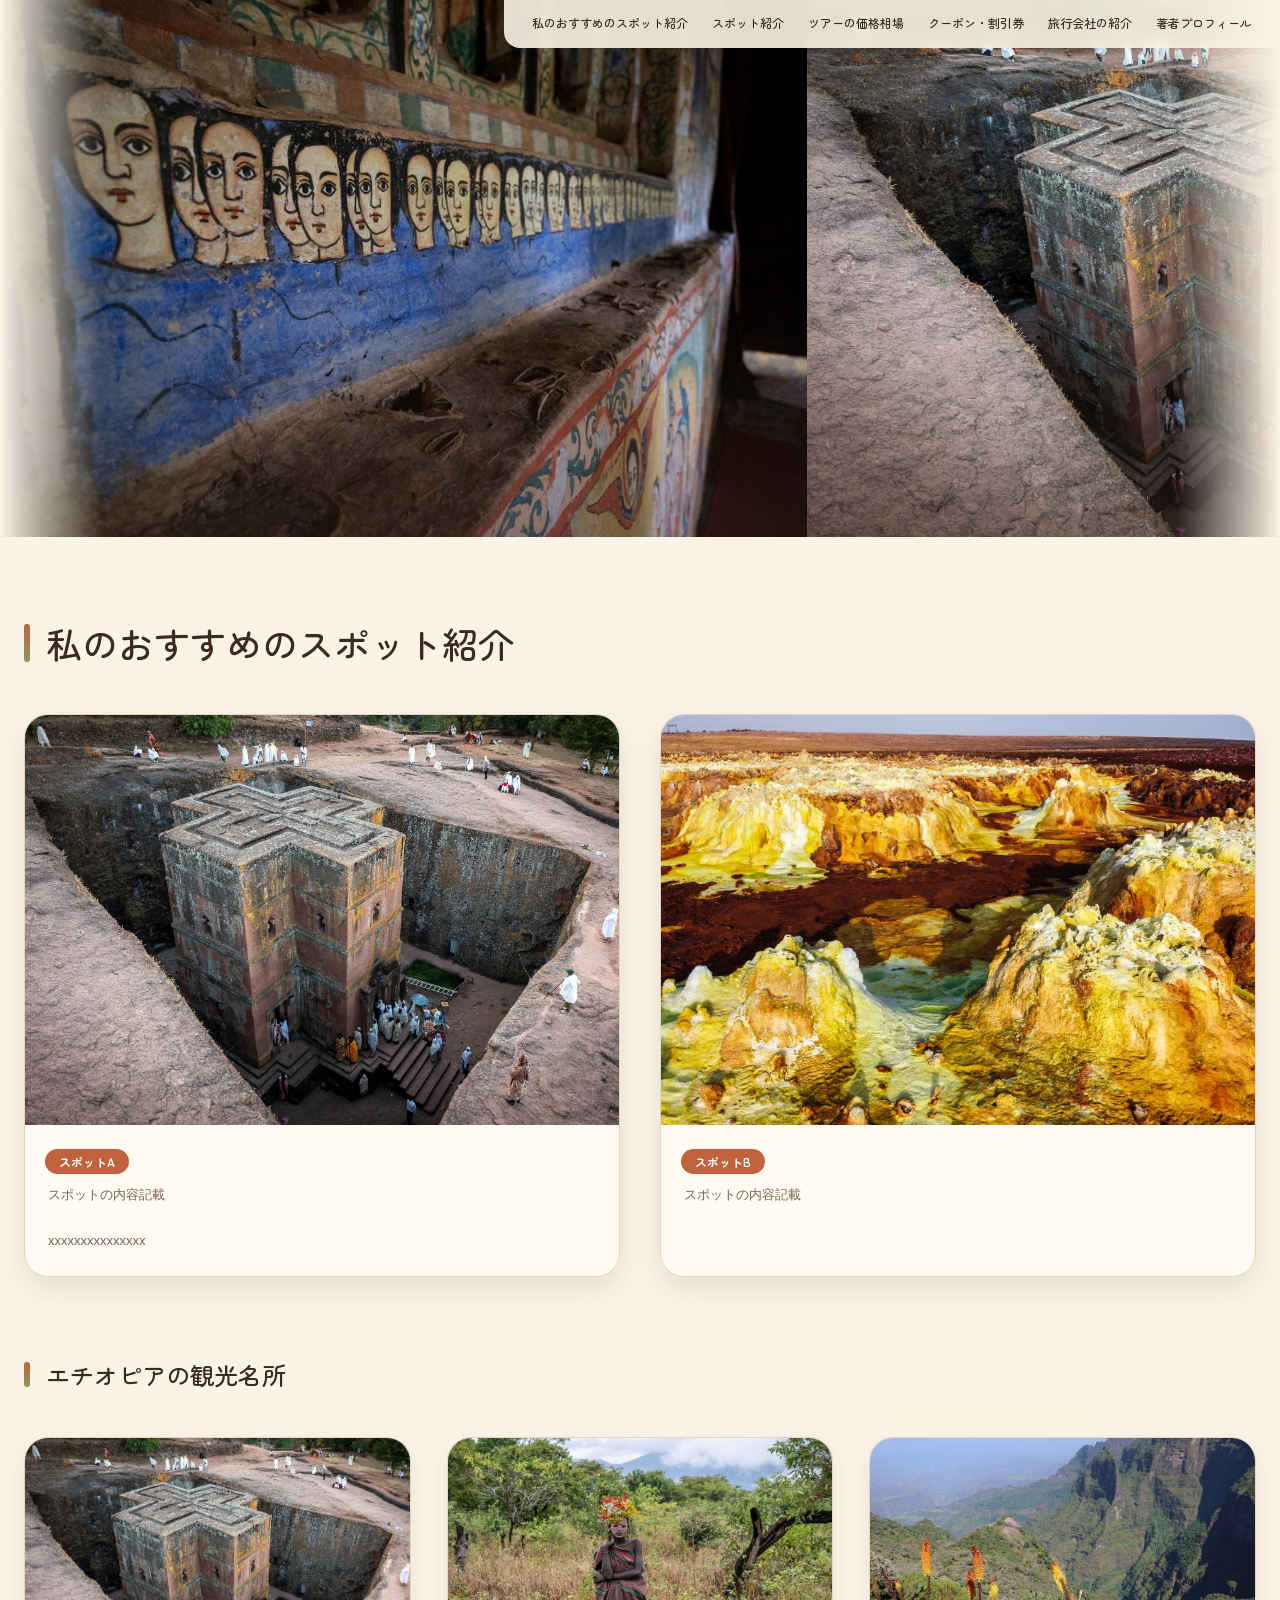
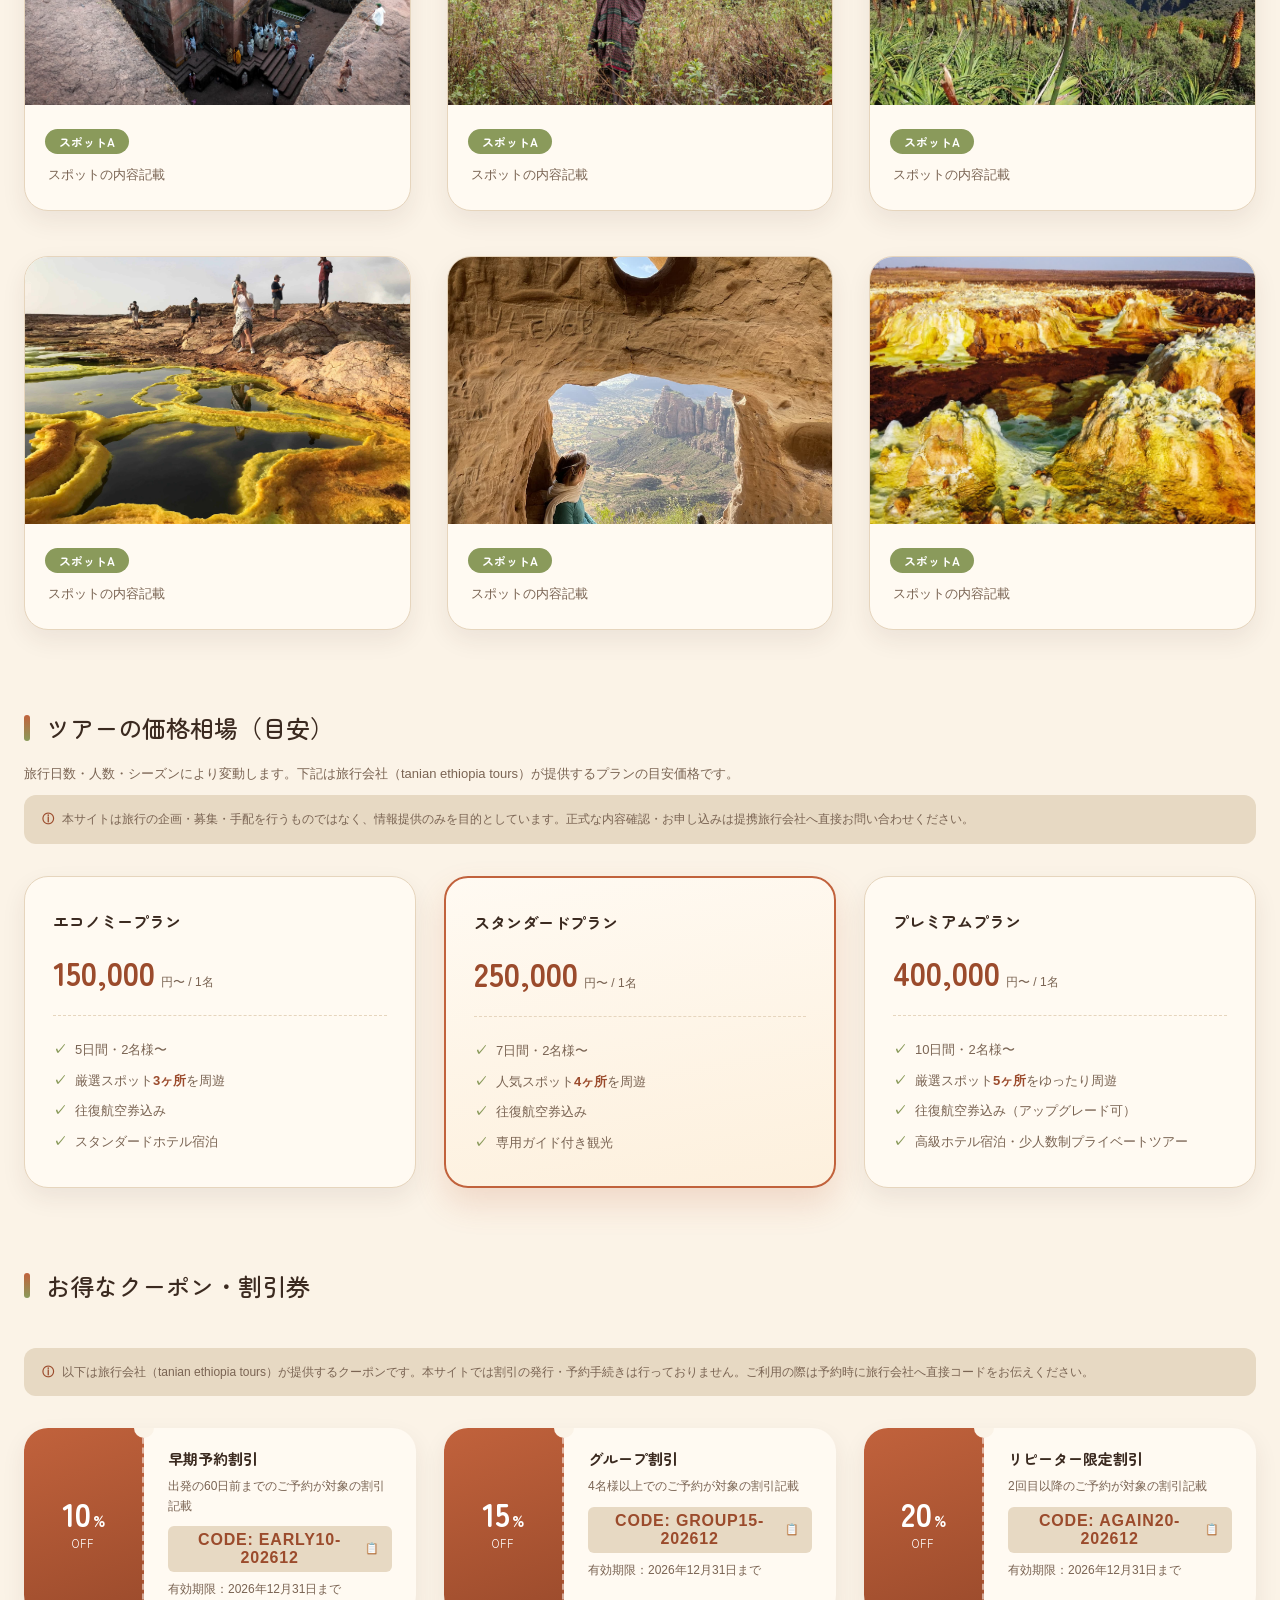
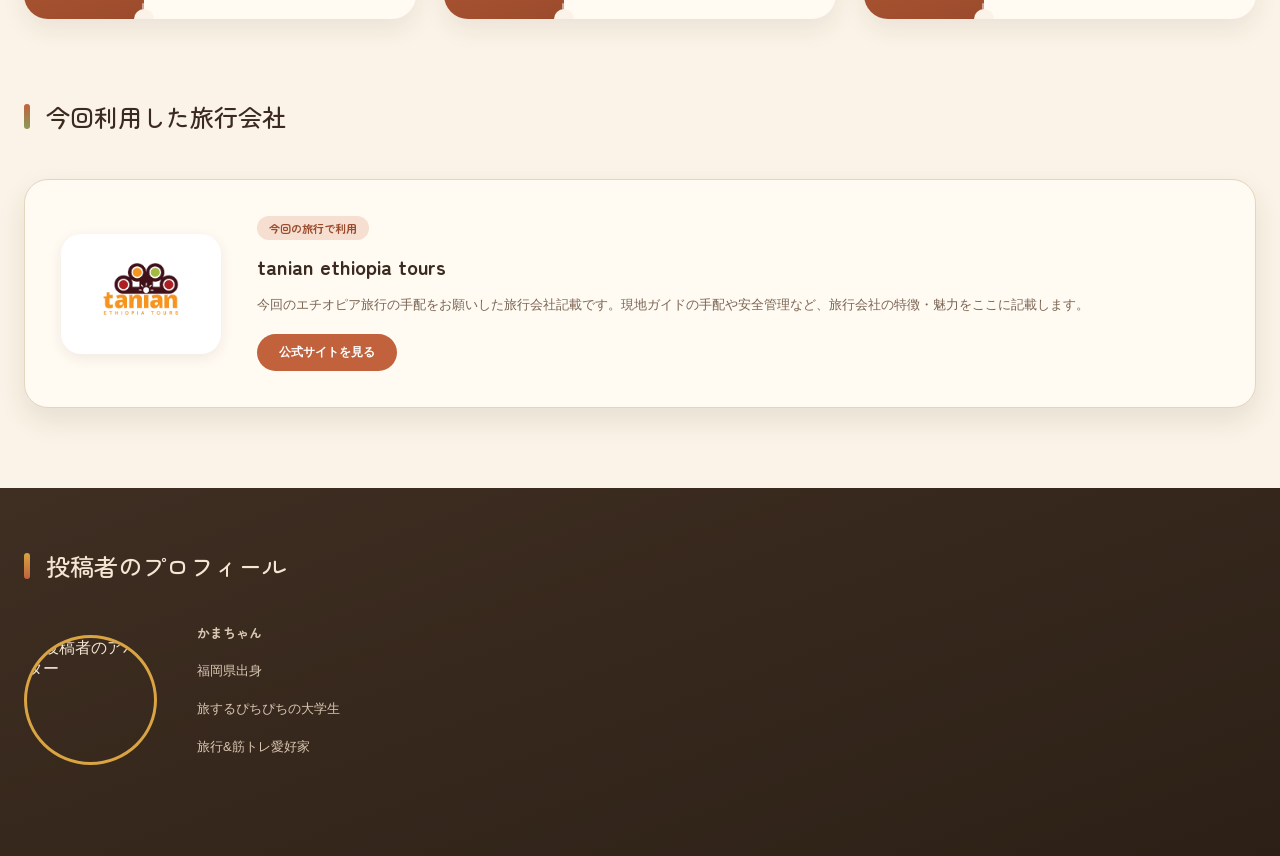
==== index.html @ 9210220b "記事Bの追加" ====
<!DOCTYPE html>
<html lang="ja">
<head>
<meta charset="UTF-8">
<meta name="viewport" content="width=device-width, initial-scale=1.0">
<title>エチオピアの観光名所 | Echiopia</title>
<link rel="preconnect" href="https://fonts.googleapis.com">
<link rel="preconnect" href="https://fonts.gstatic.com" crossorigin>
<link href="https://fonts.googleapis.com/css2?family=Zen+Maru+Gothic:wght@400;500;700&display=swap" rel="stylesheet">
<link rel="stylesheet" href="css/style.css">
<script src="js/script.js" defer></script>
</head>
<body>

<header class="site-header">
  <nav class="site-nav" id="siteNav">
    <a href="#recommend">私のおすすめのスポット紹介</a>
    <a href="#spots">スポット紹介</a>
    <a href="#pricing">ツアーの価格相場</a>
    <a href="#coupons">クーポン・割引券</a>
    <a href="#agency">旅行会社の紹介</a>
    <a href="#profile">著者プロフィール</a>
  </nav>
  <button type="button" class="nav-toggle" id="navToggle" aria-expanded="false" aria-controls="siteNav" aria-label="メニューを開く">
    <span class="nav-toggle__bar"></span>
    <span class="nav-toggle__bar"></span>
    <span class="nav-toggle__bar"></span>
  </button>
</header>

<div class="hero">
  <div class="hero-track" id="heroTrack">
    <img src="assets/images/hero-azwa-mariam.png" alt="アズワ・マリアム教会の壁画">
    <img src="assets/images/spot-st-george-church-2.png" alt="聖ジョージ教会の空撮">
    <img src="assets/images/dallol-wonders-2.png" alt="ダロルの奇観">
    <img src="assets/images/simien-mountains.png" alt="シミエン山地のレッドホットポーカーの花">
    <img src="assets/images/dallol-clients-2.png" alt="ダナキルの絶景を眺める旅行者たち">
    <img src="assets/images/dallol-clients-1.png" alt="ダナキルの絶景を眺める旅行者たち">
    <img src="assets/images/dallol-wonders-3.png" alt="ダロル奇観の風景">
  </div>
</div>

<main>
  <section id="recommend" class="section">
    <h2 class="section-title">私のおすすめのスポット紹介</h2>
    <div class="recommend-grid">
      <a class="recommend-card" href="articles/spot-a.html" aria-label="スポットAの記事を読む">
        <img src="assets/images/spot-st-george-church.png" alt="聖ジョージ教会の空撮">
        <h3>スポットA</h3>
        <p>スポットの内容記載</p>
        <p>xxxxxxxxxxxxxxx</p>
      </a>
      <a class="recommend-card" href="articles/spot-b.html" aria-label="スポットBの記事を読む">
        <img src="assets/images/dallol-wonders-3.png" alt="ダロル奇観の風景">
        <h3>スポットB</h3>
        <p>スポットの内容記載</p>
      </a>
    </div>
  </section>

  <section id="spots" class="section">
    <h2 class="section-title section-title--small">エチオピアの観光名所</h2>
    <div class="spots-grid">
      <article class="spot-card spot-card--c1r1" tabindex="0" role="button" aria-haspopup="dialog"
        data-map="Church of Saint George, Lalibela, Ethiopia"
        data-title="スポットA" data-description="このエリアはエチオピア北部に位置する歴史的な観光スポットで、岩を掘り込んで作られた独特の建築様式が特徴です。周辺には伝統的な衣装を身にまとった現地の人々が行き交い、長い歴史と信仰が今も息づいています。このエリアはエチオピア北部に位置する歴史的な観光スポットで、岩を掘り込んで作られた独特の建築様式が特徴です。周辺には伝統的な衣装を身にまとった現地の人々が行き交い、長い歴史と信仰が今も息づいています。このエリアはエチオピア北部に位置する歴史的な観光スポットで、岩を掘り込んで作られた独特の建築様式が特徴です。周辺には伝統的な衣装を身にまとった現地の人々が行き交い、長い歴史と信仰が今も息づいています。このエリアはエチオピア北部に位置する歴史的な観光スポットで、岩を掘り込んで作られた独特の建築様式が特徴です。周辺には伝統的な衣装を身にまとった現地の人々が行き交い、長い歴史と信仰が今も息づいています。このエリアはエチオピア北部に位置する歴史的な観光スポットで、岩を掘り込んで作られた独特の建築様式が特徴です。周辺には伝統的な衣装を身にまとった現地の人々が行き交い、長い歴史と信仰が今も息づいています。このエリアはエチオピア北部に位置する歴史的な観光スポットで、岩を掘り込んで作られた独特の建築様式が特徴です。周辺には伝統的な衣装を身にまとった現地の人々が行き交い、長い歴史と信仰が今も息づいています。このエリアはエチオピア北部に位置する歴史的な観光スポットで、岩を掘り込んで作られた独特の建築様式が特徴です。周辺には伝統的な衣装を身にまとった現地の人々が行き交い、長い歴史と信仰が今も息づいています。このエリアはエチオピア北部に位置する歴史的な観光スポットで、岩を掘り込んで作られた独特の建築様式が特徴です。周辺には伝統的な衣装を身にまとった現地の人々が行き交い、長い歴史と信仰が今も息づいています。このエリアはエチオピア北部に位置する歴史的な観光スポットで、岩を掘り込んで作られた独特の建築様式が特徴です。周辺には伝統的な衣装を身にまとった現地の人々が行き交い、長い歴史と信仰が今も息づいています。このエリアはエチオピア北部に位置する歴史的な観光スポットで、岩を掘り込んで作られた独特の建築様式が特徴です。周辺には伝統的な衣装を身にまとった現地の人々が行き交い、長い歴史と信仰が今も息づいています。このエリアはエチオピア北部に位置する歴史的な観光スポットで、岩を掘り込んで作られた独特の建築様式が特徴です。周辺には伝統的な衣装を身にまとった現地の人々が行き交い、長い歴史と信仰が今も息づいています。このエリアはエチオピア北部に位置する歴史的な観光スポットで、岩を掘り込んで作られた独特の建築様式が特徴です。周辺には伝統的な衣装を身にまとった現地の人々が行き交い、長い歴史と信仰が今も息づいています。このエリアはエチオピア北部に位置する歴史的な観光スポットで、岩を掘り込んで作られた独特の建築様式が特徴です。周辺には伝統的な衣装を身にまとった現地の人々が行き交い、長い歴史と信仰が今も息づいています。このエリアはエチオピア北部に位置する歴史的な観光スポットで、岩を掘り込んで作られた独特の建築様式が特徴です。周辺には伝統的な衣装を身にまとった現地の人々が行き交い、長い歴史と信仰が今も息づいています。このエリアはエチオピア北部に位置する歴史的な観光スポットで、岩を掘り込んで作られた独特の建築様式が特徴です。周辺には伝統的な衣装を身にまとった現地の人々が行き交い、長い歴史と信仰が今も息づいています。このエリアはエチオピア北部に位置する歴史的な観光スポットで、岩を掘り込んで作られた独特の建築様式が特徴です。周辺には伝統的な衣装を身にまとった現地の人々が行き交い、長い歴史と信仰が今も息づいています。このエリアはエチオピア北部に位置する歴史的な観光スポットで、岩を掘り込んで作られた独特の建築様式が特徴です。周辺には伝統的な衣装を身にまとった現地の人々が行き交い、長い歴史と信仰が今も息づいています。このエリアはエチオピア北部に位置する歴史的な観光スポットで、岩を掘り込んで作られた独特の建築様式が特徴です。周辺には伝統的な衣装を身にまとった現地の人々が行き交い、長い歴史と信仰が今も息づいています。このエリアはエチオピア北部に位置する歴史的な観光スポットで、岩を掘り込んで作られた独特の建築様式が特徴です。周辺には伝統的な衣装を身にまとった現地の人々が行き交い、長い歴史と信仰が今も息づいています。このエリアはエチオピア北部に位置する歴史的な観光スポットで、岩を掘り込んで作られた独特の建築様式が特徴です。周辺には伝統的な衣装を身にまとった現地の人々が行き交い、長い歴史と信仰が今も息づいています。このエリアはエチオピア北部に位置する歴史的な観光スポットで、岩を掘り込んで作られた独特の建築様式が特徴です。周辺には伝統的な衣装を身にまとった現地の人々が行き交い、長い歴史と信仰が今も息づいています。このエリアはエチオピア北部に位置する歴史的な観光スポットで、岩を掘り込んで作られた独特の建築様式が特徴です。周辺には伝統的な衣装を身にまとった現地の人々が行き交い、長い歴史と信仰が今も息づいています。このエリアはエチオピア北部に位置する歴史的な観光スポットで、岩を掘り込んで作られた独特の建築様式が特徴です。周辺には伝統的な衣装を身にまとった現地の人々が行き交い、長い歴史と信仰が今も息づいています。このエリアはエチオピア北部に位置する歴史的な観光スポットで、岩を掘り込んで作られた独特の建築様式が特徴です。周辺には伝統的な衣装を身にまとった現地の人々が行き交い、長い歴史と信仰が今も息づいています。このエリアはエチオピア北部に位置する歴史的な観光スポットで、岩を掘り込んで作られた独特の建築様式が特徴です。周辺には伝統的な衣装を身にまとった現地の人々が行き交い、長い歴史と信仰が今も息づいています。このエリアはエチオピア北部に位置する歴史的な観光スポットで、岩を掘り込んで作られた独特の建築様式が特徴です。周辺には伝統的な衣装を身にまとった現地の人々が行き交い、長い歴史と信仰が今も息づいています。このエリアはエチオピア北部に位置する歴史的な観光スポットで、岩を掘り込んで作られた独特の建築様式が特徴です。周辺には伝統的な衣装を身にまとった現地の人々が行き交い、長い歴史と信仰が今も息づいています。このエリアはエチオピア北部に位置する歴史的な観光スポットで、岩を掘り込んで作られた独特の建築様式が特徴です。周辺には伝統的な衣装を身にまとった現地の人々が行き交い、長い歴史と信仰が今も息づいています。このエリアはエチオピア北部に位置する歴史的な観光スポットで、岩を掘り込んで作られた独特の建築様式が特徴です。周辺には伝統的な衣装を身にまとった現地の人々が行き交い、長い歴史と信仰が今も息づいています。このエリアはエチオピア北部に位置する歴史的な観光スポットで、岩を掘り込んで作られた独特の建築様式が特徴です。周辺には伝統的な衣装を身にまとった現地の人々が行き交い、長い歴史と信仰が今も息づいています。このエリアはエチオピア北部に位置する歴史的な観光スポットで、岩を掘り込んで作られた独特の建築様式が特徴です。周辺には伝統的な衣装を身にまとった現地の人々が行き交い、長い歴史と信仰が今も息づいています。このエリアはエチオピア北部に位置する歴史的な観光スポットで、岩を掘り込んで作られた独特の建築様式が特徴です。周辺には伝統的な衣装を身にまとった現地の人々が行き交い、長い歴史と信仰が今も息づいています。このエリアはエチオピア北部に位置する歴史的な観光スポットで、岩を掘り込んで作られた独特の建築様式が特徴です。周辺には伝統的な衣装を身にまとった現地の人々が行き交い、長い歴史と信仰が今も息づいています。このエリアはエチオピア北部に位置する歴史的な観光スポットで、岩を掘り込んで作られた独特の建築様式が特徴です。周辺には伝統的な衣装を身にまとった現地の人々が行き交い、長い歴史と信仰が今も息づいています。このエリアはエチオピア北部に位置する歴史的な観光スポットで、岩を掘り込んで作られた独特の建築様式が特徴です。周辺には伝統的な衣装を身にまとった現地の人々が行き交い、長い歴史と信仰が今も息づいています。このエリアはエチオピア北部に位置する歴史的な観光スポットで、岩を掘り込んで作られた独特の建築様式が特徴です。周辺には伝統的な衣装を身にまとった現地の人々が行き交い、長い歴史と信仰が今も息づいています。このエリアはエチオピア北部に位置する歴史的な観光スポットで、岩を掘り込んで作られた独特の建築様式が特徴です。周辺には伝統的な衣装を身にまとった現地の人々が行き交い、長い歴史と信仰が今も息づいています。このエリアはエチオピア北部に位置する歴史的な観光スポットで、岩を掘り込んで作られた独特の建築様式が特徴です。周辺には伝統的な衣装を身にまとった現地の人々が行き交い、長い歴史と信仰が今も息づいています。このエリアはエチオピア北部に位置する歴史的な観光スポットで、岩を掘り込んで作られた独特の建築様式が特徴です。周辺には伝統的な衣装を身にまとった現地の人々が行き交い、長い歴史と信仰が今も息づいています。このエリアはエチオピア北部に位置する歴史的な観光スポットで、岩を掘り込んで作られた独特の建築様式が特徴です。周辺には伝統的な衣装を身にまとった現地の人々が行き交い、長い歴史と信仰が今も息づいています。このエリアはエチオピア北部に位置する歴史的な観光スポットで、岩を掘り込んで作られた独特の建築様式が特徴です。周辺には伝統的な衣装を身にまとった現地の人々が行き交い、長い歴史と信仰が今も息づいています。このエリアはエチオピア北部に位置する歴史的な観光スポットで、岩を掘り込んで作られた独特の建築様式が特徴です。周辺には伝統的な衣装を身にまとった現地の人々が行き交い、長い歴史と信仰が今も息づいています。このエリアはエチオピア北部に位置する歴史的な観光スポットで、岩を掘り込んで作られた独特の建築様式が特徴です。周辺には伝統的な衣装を身にまとった現地の人々が行き交い、長い歴史と信仰が今も息づいています。このエリアはエチオピア北部に位置する歴史的な観光スポットで、岩を掘り込んで作られた独特の建築様式が特徴です。周辺には伝統的な衣装を身にまとった現地の人々が行き交い、長い歴史と信仰が今も息づいています。このエリアはエチオピア北部に位置する歴史的な観光スポットで、岩を掘り込んで作られた独特の建築様式が特徴です。周辺には伝統的な衣装を身にまとった現地の人々が行き交い、長い歴史と信仰が今も息づいています。このエリアはエチオピア北部に位置する歴史的な観光スポットで、岩を掘り込んで作られた独特の建築様式が特徴です。周辺には伝統的な衣装を身にまとった現地の人々が行き交い、長い歴史と信仰が今も息づいています。このエリアはエチオピア北部に位置する歴史的な観光スポットで、岩を掘り込んで作られた独特の建築様式が特徴です。周辺には伝統的な衣装を身にまとった現地の人々が行き交い、長い歴史と信仰が今も息づいています。このエリアはエチオピア北部に位置する歴史的な観光スポットで、岩を掘り込んで作られた独特の建築様式が特徴です。周辺には伝統的な衣装を身にまとった現地の人々が行き交い、長い歴史と信仰が今も息づいています。このエリアはエチオピア北部に位置する歴史的な観光スポットで、岩を掘り込んで作られた独特の建築様式が特徴です。周辺には伝統的な衣装を身にまとった現地の人々が行き交い、長い歴史と信仰が今も息づいています。このエリアはエチオピア北部に位置する歴史的な観光スポットで、岩を掘り込んで作られた独特の建築様式が特徴です。周辺には伝統的な衣装を身にまとった現地の人々が行き交い、長い歴史と信仰が今も息づいています。このエリアはエチオピア北部に位置する歴史的な観光スポットで、岩を掘り込んで作られた独特の建築様式が特徴です。周辺には伝統的な衣装を身にまとった現地の人々が行き交い、長い歴史と信仰が今も息づいています。このエリアはエチオピア北部に位置する歴史的な観光スポットで、岩を掘り込んで作られた独特の建築様式が特徴です。周辺には伝統的な衣装を身にまとった現地の人々が行き交い、長い歴史と信仰が今も息づいています。このエリアはエチオピア北部に位置する歴史的な観光スポットで、岩を掘り込んで作られた独特の建築様式が特徴です。周辺には伝統的な衣装を身にまとった現地の人々が行き交い、長い歴史と信仰が今も息づいています。このエリアはエチオピア北部に位置する歴史的な観光スポットで、岩を掘り込んで作られた独特の建築様式が特徴です。周辺には伝統的な衣装を身にまとった現地の人々が行き交い、長い歴史と信仰が今も息づいています。このエリアはエチオピア北部に位置する歴史的な観光スポットで、岩を掘り込んで作られた独特の建築様式が特徴です。周辺には伝統的な衣装を身にまとった現地の人々が行き交い、長い歴史と信仰が今も息づいています。このエリアはエチオピア北部に位置する歴史的な観光スポットで、岩を掘り込んで作られた独特の建築様式が特徴です。周辺には伝統的な衣装を身にまとった現地の人々が行き交い、長い歴史と信仰が今も息づいています。このエリアはエチオピア北部に位置する歴史的な観光スポットで、岩を掘り込んで作られた独特の建築様式が特徴です。周辺には伝統的な衣装を身にまとった現地の人々が行き交い、長い歴史と信仰が今も息づいています。このエリアはエチオピア北部に位置する歴史的な観光スポットで、岩を掘り込んで作られた独特の建築様式が特徴です。周辺には伝統的な衣装を身にまとった現地の人々が行き交い、長い歴史と信仰が今も息づいています。このエリアはエチオピア北部に位置する歴史的な観光スポットで、岩を掘り込んで作られた独特の建築様式が特徴です。周辺には伝統的な衣装を身にまとった現地の人々が行き交い、長い歴史と信仰が今も息づいています。このエリアはエチオピア北部に位置する歴史的な観光スポットで、岩を掘り込んで作られた独特の建築様式が特徴です。周辺には伝統的な衣装を身にまとった現地の人々が行き交い、長い歴史と信仰が今も息づいています。このエリアはエチオピア北部に位置する歴史的な観光スポットで、岩を掘り込んで作られた独特の建築様式が特徴です。周辺には伝統的な衣装を身にまとった現地の人々が行き交い、長い歴史と信仰が今も息づいています。このエリアはエチオピア北部に位置する歴史的な観光スポットで、岩を掘り込んで作られた独特の建築様式が特徴です。周辺には伝統的な衣装を身にまとった現地の人々が行き交い、長い歴史と信仰が今も息づいています。このエリアはエチオピア北部に位置する歴史的な観光スポットで、岩を掘り込んで作られた独特の建築様式が特徴です。周辺には伝統的な衣装を身にまとった現地の人々が行き交い、長い歴史と信仰が今も息づいています。このエリアはエチオピア北部に位置する歴史的な観光スポットで、岩を掘り込んで作られた独特の建築様式が特徴です。周辺には伝統的な衣装を身にまとった現地の人々が行き交い、長い歴史と信仰が今も息づいています。このエリアはエチオピア北部に位置する歴史的な観光スポットで、岩を掘り込んで作られた独特の建築様式が特徴です。周辺には伝統的な衣装を身にまとった現地の人々が行き交い、長い歴史と信仰が今も息づいています。このエリアはエチオピア北部に位置する歴史的な観光スポットで、岩を掘り込んで作られた独特の建築様式が特徴です。周辺には伝統的な衣装を身にまとった現地の人々が行き交い、長い歴史と信仰が今も息づいています。このエリアはエチオピア北部に位置する歴史的な観光スポットで、岩を掘り込んで作られた独特の建築様式が特徴です。周辺には伝統的な衣装を身にまとった現地の人々が行き交い、長い歴史と信仰が今も息づいています。このエリアはエチオピア北部に位置する歴史的な観光スポットで、岩を掘り込んで作られた独特の建築様式が特徴です。周辺には伝統的な衣装を身にまとった現地の人々が行き交い、長い歴史と信仰が今も息づいています。このエリアはエチオピア北部に位置する歴史的な観光スポットで、岩を掘り込んで作られた独特の建築様式が特徴です。周辺には伝統的な衣装を身にまとった現地の人々が行き交い、長い歴史と信仰が今も息づいています。このエリアはエチオピア北部に位置する歴史的な観光スポットで、岩を掘り込んで作られた独特の建築様式が特徴です。周辺には伝統的な衣装を身にまとった現地の人々が行き交い、長い歴史と信仰が今も息づいています。" data-image="assets/images/spot-st-george-church-2.png">
        <img src="assets/images/spot-st-george-church-2.png" alt="聖ジョージ教会の空撮">
        <h3>スポットA</h3>
        <p>スポットの内容記載</p>
      </article>
      <article class="spot-card spot-card--c2r1" tabindex="0" role="button" aria-haspopup="dialog"
        data-map="Dallol, Ethiopia"
        data-title="スポットA" data-description="スポットの内容記載" data-image="assets/images/dallol-wonders-2.png">
        <img src="assets/images/dallol-wonders-2.png" alt="ダロルの奇観">
        <h3>スポットA</h3>
        <p>スポットの内容記載</p>
      </article>
      <article class="spot-card spot-card--c3r1" tabindex="0" role="button" aria-haspopup="dialog"
        data-map="Simien Mountains National Park, Ethiopia"
        data-title="スポットA" data-description="スポットの内容記載" data-image="assets/images/simien-mountains.png">
        <img src="assets/images/simien-mountains.png" alt="シミエン山地のレッドホットポーカーの花">
        <h3>スポットA</h3>
        <p>スポットの内容記載</p>
      </article>
      <article class="spot-card spot-card--c1r2" tabindex="0" role="button" aria-haspopup="dialog"
        data-map="Danakil Depression, Ethiopia"
        data-title="スポットA" data-description="スポットの内容記載" data-image="assets/images/dallol-clients-2.png">
        <img src="assets/images/dallol-clients-2.png" alt="ダナキルの絶景を眺める旅行者たち">
        <h3>スポットA</h3>
        <p>スポットの内容記載</p>
      </article>
      <article class="spot-card spot-card--c2r2" tabindex="0" role="button" aria-haspopup="dialog"
        data-map="Danakil Depression, Ethiopia"
        data-title="スポットA" data-description="スポットの内容記載" data-image="assets/images/dallol-clients-1.png">
        <img src="assets/images/dallol-clients-1.png" alt="ダナキルの絶景を眺める旅行者たち">
        <h3>スポットA</h3>
        <p>スポットの内容記載</p>
      </article>
      <article class="spot-card spot-card--c3r2" tabindex="0" role="button" aria-haspopup="dialog"
        data-map="Dallol, Ethiopia"
        data-title="スポットA" data-description="スポットの内容記載" data-image="assets/images/dallol-wonders-3.png">
        <img src="assets/images/dallol-wonders-3.png" alt="ダロル奇観の風景">
        <h3>スポットA</h3>
        <p>スポットの内容記載</p>
      </article>
    </div>
  </section>

  <section id="pricing" class="section">
    <h2 class="section-title section-title--small">ツアーの価格相場（目安）</h2>
    <p class="pricing-note">旅行日数・人数・シーズンにより変動します。下記は旅行会社（tanian ethiopia tours）が提供するプランの目安価格です。</p>
    <p class="pricing-disclaimer">本サイトは旅行の企画・募集・手配を行うものではなく、情報提供のみを目的としています。正式な内容確認・お申し込みは提携旅行会社へ直接お問い合わせください。</p>
    <div class="price-grid">
      <article class="price-card">
        <h3 class="price-card__name">エコノミープラン</h3>
        <p class="price-card__price">
          <span class="price-card__amount">150,000</span>
          <span class="price-card__unit">円〜 / 1名</span>
        </p>
        <ul class="price-card__features">
          <li>5日間・2名様〜</li>
          <li>厳選スポット<strong>3ヶ所</strong>を周遊</li>
          <li>往復航空券込み</li>
          <li>スタンダードホテル宿泊</li>
        </ul>
      </article>
      <article class="price-card price-card--featured" id="standardPlanCard" tabindex="0" role="button" aria-haspopup="dialog">
        <h3 class="price-card__name">スタンダードプラン</h3>
        <p class="price-card__price">
          <span class="price-card__amount">250,000</span>
          <span class="price-card__unit">円〜 / 1名</span>
        </p>
        <ul class="price-card__features">
          <li>7日間・2名様〜</li>
          <li>人気スポット<strong>4ヶ所</strong>を周遊</li>
          <li>往復航空券込み</li>
          <li>専用ガイド付き観光</li>
        </ul>
      </article>
      <article class="price-card">
        <h3 class="price-card__name">プレミアムプラン</h3>
        <p class="price-card__price">
          <span class="price-card__amount">400,000</span>
          <span class="price-card__unit">円〜 / 1名</span>
        </p>
        <ul class="price-card__features">
          <li>10日間・2名様〜</li>
          <li>厳選スポット<strong>5ヶ所</strong>をゆったり周遊</li>
          <li>往復航空券込み（アップグレード可）</li>
          <li>高級ホテル宿泊・少人数制プライベートツアー</li>
        </ul>
      </article>
    </div>
  </section>

  <section id="coupons" class="section">
    <h2 class="section-title section-title--small">お得なクーポン・割引券</h2>
    <p class="pricing-disclaimer">以下は旅行会社（tanian ethiopia tours）が提供するクーポンです。本サイトでは割引の発行・予約手続きは行っておりません。ご利用の際は予約時に旅行会社へ直接コードをお伝えください。</p>
    <div class="coupon-grid">
      <article class="coupon-card">
        <div class="coupon-card__rate">
          <span class="coupon-card__percent">10<small>%</small></span>
          <span class="coupon-card__off">OFF</span>
        </div>
        <div class="coupon-card__body">
          <h3>早期予約割引</h3>
          <p>出発の60日前までのご予約が対象の割引記載</p>
          <button type="button" class="coupon-card__code" data-code="EARLY10">
            <span class="coupon-card__code-text">CODE: EARLY10</span>
          </button>
          <p class="coupon-card__expiry">有効期限：記載</p>
        </div>
      </article>
      <article class="coupon-card">
        <div class="coupon-card__rate">
          <span class="coupon-card__percent">15<small>%</small></span>
          <span class="coupon-card__off">OFF</span>
        </div>
        <div class="coupon-card__body">
          <h3>グループ割引</h3>
          <p>4名様以上でのご予約が対象の割引記載</p>
          <button type="button" class="coupon-card__code" data-code="GROUP15">
            <span class="coupon-card__code-text">CODE: GROUP15</span>
          </button>
          <p class="coupon-card__expiry">有効期限：記載</p>
        </div>
      </article>
      <article class="coupon-card">
        <div class="coupon-card__rate">
          <span class="coupon-card__percent">20<small>%</small></span>
          <span class="coupon-card__off">OFF</span>
        </div>
        <div class="coupon-card__body">
          <h3>リピーター限定割引</h3>
          <p>2回目以降のご予約が対象の割引記載</p>
          <button type="button" class="coupon-card__code" data-code="AGAIN20">
            <span class="coupon-card__code-text">CODE: AGAIN20</span>
          </button>
          <p class="coupon-card__expiry">有効期限：記載</p>
        </div>
      </article>
    </div>
  </section>

  <section id="agency" class="section">
    <h2 class="section-title section-title--small">今回利用した旅行会社</h2>
    <div class="agency-card">
      <div class="agency-card__logo">
        <img src="assets/images/agency-logo-tanian.png" alt="tanian ethiopia tours ロゴ">
      </div>
      <div class="agency-card__body">
        <p class="agency-card__badge">今回の旅行で利用</p>
        <h3 class="agency-card__name">tanian ethiopia tours</h3>
        <p class="agency-card__description">今回のエチオピア旅行の手配をお願いした旅行会社記載です。現地ガイドの手配や安全管理など、旅行会社の特徴・魅力をここに記載します。</p>
        <a class="agency-card__link" href="https://tanianethiopiatours.com/" target="_blank" rel="noopener noreferrer">公式サイトを見る</a>
      </div>
    </div>
  </section>
</main>

<div class="modal-overlay" id="spotModal" hidden>
  <div class="modal" role="dialog" aria-modal="true" aria-labelledby="modalTitle">
    <button type="button" class="modal-close" id="modalClose" aria-label="閉じる">&times;</button>
    <img class="modal-image" id="modalImage" src="" alt="">
    <h3 id="modalTitle"></h3>
    <p id="modalDescription"></p>
    <div class="modal-map" id="modalMapWrap" hidden>
      <iframe id="modalMap" title="地図" loading="lazy" referrerpolicy="no-referrer-when-downgrade" allowfullscreen></iframe>
    </div>
  </div>
</div>

<div class="modal-overlay" id="planModal" hidden>
  <div class="modal" role="dialog" aria-modal="true" aria-labelledby="planModalTitle">
    <button type="button" class="modal-close" id="planModalClose" aria-label="閉じる">&times;</button>
    <span class="modal-plan-badge" id="planModalBadge"></span>
    <h3 class="modal-plan-title" id="planModalTitle"></h3>
    <p class="modal-plan-price" id="planModalPrice"></p>
    <ul class="modal-plan-features" id="planModalFeatures"></ul>
  </div>
</div>

<footer id="profile" class="profile-section">
  <h2 class="section-title section-title--small">投稿者のプロフィール</h2>
  <div class="profile-content">
    <img class="profile-avatar" src="src/assets/images/profile-avatar.svg" alt="投稿者のアバター">
    <div class="profile-info">
      <p class="profile-name">かまちゃん</p>
      <p>福岡県出身</p>
      <p>旅するぴちぴちの大学生</p>
      <p>旅行&筋トレ愛好家</p>
    </div>
  </div>
</footer>

</body>
</html>
---- css/style.css ----
:root {
  --color-text: #3b2a20;
  --color-text-soft: #7a6453;
  --color-bg: #fbf3e7;
  --color-bg-card: #fffaf2;
  --color-bg-footer: #3f2e22;
  --color-placeholder: #e7d9c3;
  --color-primary: #c1623c;
  --color-primary-dark: #9b4b2c;
  --color-accent: #8a9a5b;
  --color-gold: #d9a441;
  --color-border: #e6d5bd;
  --font-heading: "Zen Maru Gothic", "Hiragino Kaku Gothic ProN", "Hiragino Sans", "Yu Gothic", sans-serif;
  --max-width: 1329px;
  --radius-card: 24px;
}

* {
  box-sizing: border-box;
}

body {
  margin: 0;
  font-family: "Inter", "Hiragino Kaku Gothic ProN", "Hiragino Sans", "Yu Gothic", sans-serif;
  color: var(--color-text);
  background: var(--color-bg);
}

a {
  color: inherit;
  text-decoration: none;
}

img {
  display: block;
  max-width: 100%;
}

/* Header / Nav */
.site-header {
  position: relative;
}

.site-nav {
  position: absolute;
  top: 0;
  right: 0;
  z-index: 10;
  display: flex;
  gap: 24px;
  align-items: center;
  height: 48px;
  padding: 0 28px;
  background: rgba(251, 243, 231, 0.9);
  backdrop-filter: blur(6px);
  border-bottom-left-radius: 16px;
  font-family: var(--font-heading);
  font-size: 12px;
  font-weight: 500;
  color: var(--color-text);
  white-space: nowrap;
}

.site-nav a {
  position: relative;
  padding-bottom: 4px;
}

.site-nav a::after {
  content: "";
  position: absolute;
  left: 0;
  bottom: 0;
  width: 0;
  height: 2px;
  background: var(--color-primary);
  transition: width 0.2s ease;
}

.site-nav a:hover::after,
.site-nav a:focus-visible::after {
  width: 100%;
}

.nav-toggle {
  display: none;
  flex-direction: column;
  justify-content: center;
  align-items: center;
  gap: 5px;
  width: 44px;
  height: 44px;
  position: absolute;
  top: 8px;
  right: 8px;
  z-index: 20;
  border: none;
  border-radius: 50%;
  background: rgba(251, 243, 231, 0.9);
  backdrop-filter: blur(6px);
  box-shadow: 0 4px 12px rgba(59, 42, 32, 0.12);
  cursor: pointer;
}

.nav-toggle__bar {
  display: block;
  width: 20px;
  height: 2px;
  border-radius: 1px;
  background: var(--color-text);
  transition: transform 0.2s ease, opacity 0.2s ease;
}

.nav-toggle[aria-expanded="true"] .nav-toggle__bar:nth-child(1) {
  transform: translateY(7px) rotate(45deg);
}

.nav-toggle[aria-expanded="true"] .nav-toggle__bar:nth-child(2) {
  opacity: 0;
}

.nav-toggle[aria-expanded="true"] .nav-toggle__bar:nth-child(3) {
  transform: translateY(-7px) rotate(-45deg);
}

/* Hero */
.hero {
  position: relative;
  width: 100%;
  height: 537px;
  overflow: hidden;
  -webkit-mask-image: linear-gradient(90deg, transparent 0%, #000 8%, #000 92%, transparent 100%);
  mask-image: linear-gradient(90deg, transparent 0%, #000 8%, #000 92%, transparent 100%);
}

.hero::after {
  content: "";
  position: absolute;
  inset: 0;
  z-index: 1;
  background: linear-gradient(180deg, rgba(59, 42, 32, 0) 50%, rgba(59, 42, 32, 0.4) 100%),
    linear-gradient(90deg, rgba(59, 42, 32, 0.2), rgba(59, 42, 32, 0) 15%, rgba(59, 42, 32, 0) 85%, rgba(59, 42, 32, 0.2));
  pointer-events: none;
}

.hero-track {
  display: flex;
  width: max-content;
  height: 100%;
  animation: hero-scroll 130s linear infinite;
}

.hero:hover .hero-track,
.hero:hover .hero-track img {
  animation-play-state: paused;
}

.hero-track img {
  height: 100%;
  width: auto;
  max-width: none;
  flex-shrink: 0;
  object-fit: cover;
  box-shadow: inset -1px 0 0 rgba(255, 255, 255, 0.15);
  filter: saturate(1.08) contrast(1.03);
  transform-origin: center center;
  animation: hero-kenburns 32s ease-in-out infinite alternate;
  will-change: transform;
}

.hero-track img:nth-child(odd) { animation-delay: 0s; }
.hero-track img:nth-child(even) { animation-delay: -16s; }

@keyframes hero-scroll {
  from { transform: translateX(0); }
  to { transform: translateX(-50%); }
}

@keyframes hero-kenburns {
  0% { transform: scale(1); }
  100% { transform: scale(1.14); }
}

@media (prefers-reduced-motion: reduce) {
  .hero-track,
  .hero-track img {
    animation: none;
  }
}

/* Sections */
.section {
  max-width: var(--max-width);
  margin: 0 auto;
  padding: 80px 24px 0;
}

.section-title {
  position: relative;
  font-family: var(--font-heading);
  font-size: 36px;
  font-weight: 500;
  margin: 0 0 45px;
  padding-left: 22px;
}

.section-title::before {
  content: "";
  position: absolute;
  left: 0;
  top: 0.2em;
  bottom: 0.2em;
  width: 6px;
  border-radius: 3px;
  background: linear-gradient(180deg, var(--color-primary), var(--color-accent));
}

.section-title--small {
  font-size: 24px;
}

/* Recommend section (2 large cards) */
.recommend-grid {
  display: flex;
  flex-wrap: wrap;
  justify-content: space-between;
  gap: 40px;
}

.recommend-card {
  display: block;
  flex: 1 1 420px;
  max-width: 644px;
  background: var(--color-bg-card);
  border: 1px solid var(--color-border);
  border-radius: var(--radius-card);
  box-shadow: 0 12px 28px rgba(59, 42, 32, 0.1);
  overflow: hidden;
  cursor: pointer;
  transition: transform 0.2s ease, box-shadow 0.2s ease;
}

.recommend-card:hover {
  transform: translateY(-4px);
  box-shadow: 0 16px 34px rgba(59, 42, 32, 0.16);
}

.recommend-card img {
  width: 100%;
  height: 410px;
  object-fit: cover;
}

.recommend-card h3 {
  display: inline-block;
  font-family: var(--font-heading);
  font-size: 12px;
  font-weight: 700;
  color: #fff;
  background: var(--color-primary);
  padding: 4px 14px;
  border-radius: 999px;
  margin: 24px 0 0 20px;
}

.recommend-card p {
  font-size: 13px;
  font-weight: 500;
  color: var(--color-text-soft);
  line-height: 1.7;
  margin: 10px 0 24px 23px;
}

/* Spots grid (3 cols x 2 rows) */
.spots-grid {
  display: grid;
  grid-template-columns: repeat(3, minmax(0, 1fr));
  grid-template-rows: repeat(2, minmax(0, 1fr));
  gap: 45px 36px;
}

.spot-card--c1r1 { grid-column: 1; grid-row: 1; }
.spot-card--c2r1 { grid-column: 2; grid-row: 1; }
.spot-card--c3r1 { grid-column: 3; grid-row: 1; }
.spot-card--c1r2 { grid-column: 1; grid-row: 2; }
.spot-card--c2r2 { grid-column: 2; grid-row: 2; }
.spot-card--c3r2 { grid-column: 3; grid-row: 2; }

.spot-card {
  background: var(--color-bg-card);
  border: 1px solid var(--color-border);
  border-radius: var(--radius-card);
  box-shadow: 0 10px 24px rgba(59, 42, 32, 0.08);
  overflow: hidden;
  cursor: pointer;
  transition: transform 0.2s ease, box-shadow 0.2s ease;
}

.spot-card img {
  width: 100%;
  height: 267px;
  object-fit: cover;
}

.spot-card h3 {
  display: inline-block;
  font-family: var(--font-heading);
  font-size: 12px;
  font-weight: 700;
  color: #fff;
  background: var(--color-accent);
  padding: 4px 14px;
  border-radius: 999px;
  margin: 24px 0 0 20px;
}

.spot-card p {
  font-size: 13px;
  font-weight: 500;
  color: var(--color-text-soft);
  line-height: 1.7;
  margin: 10px 0 24px 23px;
}

.spot-card:hover,
.spot-card:focus-visible {
  transform: translateY(-6px);
  box-shadow: 0 16px 32px rgba(59, 42, 32, 0.18);
  outline: none;
}

/* Article page */
.article-back {
  display: inline-flex;
  align-items: center;
  gap: 6px;
  font-size: 12px;
}

.article-hero {
  width: 100%;
  height: 420px;
  overflow: hidden;
}

.article-hero img {
  width: 100%;
  height: 100%;
  object-fit: cover;
}

.article-body {
  max-width: 820px;
  margin: 0 auto;
}

.article-tag {
  display: inline-block;
  font-family: var(--font-heading);
  font-size: 12px;
  font-weight: 700;
  color: #fff;
  background: var(--color-primary);
  padding: 5px 16px;
  border-radius: 999px;
  margin-bottom: 20px;
}

.article-title {
  font-family: var(--font-heading);
  font-size: 32px;
  font-weight: 700;
  color: var(--color-text);
  margin: 0 0 32px;
}

.article-body p {
  font-size: 15px;
  color: var(--color-text-soft);
  line-height: 1.9;
  margin: 0 0 20px;
}

.text-emphasis {
  color: #c1272d;
  font-weight: 500;
}

.article-body a {
  color: #2d6fc1;
  text-decoration: underline;
  text-decoration-color: rgba(45, 111, 193, 0.4);
  transition: color 0.2s ease, text-decoration-color 0.2s ease;
}

.article-body a:hover,
.article-body a:focus-visible {
  color: #1c4f94;
  text-decoration-color: currentColor;
}

.kv-list {
  list-style: none;
  margin: 0 0 20px;
  padding: 0;
}

.kv-list li {
  display: block;
  margin-bottom: 16px;
  font-size: 15px;
  line-height: 1.9;
  color: var(--color-text-soft);
}

.kv-term {
  display: inline-block;
  background: var(--color-primary);
  color: #fff;
  font-size: 12px;
  font-weight: 500;
  padding: 3px 14px;
  border-radius: 999px;
  margin: 0 0 6px;
}

.kv-desc {
  display: block;
}

.event-list {
  list-style: none;
  margin: 0 0 16px;
  padding: 0;
}

.event-list li {
  margin-bottom: 16px;
}

.event-date {
  display: inline-block;
  background: var(--color-primary);
  color: #fff;
  font-size: 12px;
  font-weight: 500;
  padding: 3px 14px;
  border-radius: 999px;
  margin: 0 0 6px;
}

.event-name {
  display: block;
  font-size: 15px;
  font-weight: 500;
  color: var(--color-text);
  margin: 0;
}

.event-desc {
  margin: 4px 0 0;
  font-size: 15px;
  line-height: 1.9;
  color: var(--color-text-soft);
}

.event-note {
  font-size: 13px;
  color: var(--color-text-soft);
}

.article-image-gallery {
  display: grid;
  grid-template-columns: repeat(2, 1fr);
  gap: 12px;
  margin: 24px 0;
}

.article-image-gallery img {
  width: 100%;
  height: auto;
  aspect-ratio: 3 / 4;
  object-fit: cover;
  border-radius: 16px;
}

@media (max-width: 600px) {
  .article-hero { height: 220px; }
  .article-title { font-size: 24px; }
  .article-image-gallery { gap: 8px; }
}

/* Pricing section */
.pricing-note {
  margin: -25px 0 12px;
  font-size: 13px;
  color: var(--color-text-soft);
}

.pricing-disclaimer {
  display: flex;
  align-items: flex-start;
  gap: 8px;
  margin: 0 0 32px;
  padding: 14px 18px;
  background: var(--color-placeholder);
  border-radius: 12px;
  font-size: 12px;
  line-height: 1.7;
  color: var(--color-text-soft);
}

.pricing-disclaimer::before {
  content: "\24D8";
  flex-shrink: 0;
  font-weight: 700;
  color: var(--color-primary-dark);
}

.price-grid {
  display: flex;
  flex-wrap: wrap;
  align-items: stretch;
  gap: 28px;
}

.price-card {
  position: relative;
  flex: 1 1 300px;
  background: var(--color-bg-card);
  border: 1px solid var(--color-border);
  border-radius: var(--radius-card);
  box-shadow: 0 10px 24px rgba(59, 42, 32, 0.08);
  padding: 32px 28px;
  transition: transform 0.2s ease, box-shadow 0.2s ease;
}

.price-card:hover {
  transform: translateY(-4px);
  box-shadow: 0 16px 32px rgba(59, 42, 32, 0.16);
}

.price-card--featured {
  background: linear-gradient(170deg, var(--color-bg-card), #fdf0dd);
  border: 2px solid var(--color-primary);
  box-shadow: 0 16px 32px rgba(193, 98, 60, 0.18);
  cursor: pointer;
}

.price-card--featured:focus-visible {
  outline: 3px solid var(--color-gold);
  outline-offset: 2px;
}

.price-card__badge {
  position: absolute;
  top: -14px;
  right: 28px;
  font-family: var(--font-heading);
  font-size: 11px;
  font-weight: 700;
  color: #fff;
  background: var(--color-gold);
  padding: 5px 14px;
  border-radius: 999px;
  box-shadow: 0 6px 14px rgba(217, 164, 65, 0.4);
}

.price-card__name {
  font-family: var(--font-heading);
  font-size: 16px;
  font-weight: 700;
  color: var(--color-text);
  margin: 0 0 16px;
}

.price-card__price {
  display: flex;
  align-items: baseline;
  gap: 6px;
  margin: 0 0 24px;
  padding-bottom: 20px;
  border-bottom: 1px dashed var(--color-border);
}

.price-card__amount {
  font-family: var(--font-heading);
  font-size: 32px;
  font-weight: 700;
  color: var(--color-primary-dark);
}

.price-card__unit {
  font-size: 12px;
  color: var(--color-text-soft);
}

.price-card__features {
  list-style: none;
  margin: 0;
  padding: 0;
}

.price-card__features li {
  position: relative;
  font-size: 13px;
  color: var(--color-text-soft);
  line-height: 1.6;
  padding-left: 22px;
  margin-bottom: 10px;
}

.price-card__features li::before {
  content: "\2713";
  position: absolute;
  left: 0;
  top: 0;
  color: var(--color-accent);
  font-weight: 700;
}

.price-card__features li:last-child {
  margin-bottom: 0;
}

.price-card__features strong {
  color: var(--color-primary-dark);
  font-weight: 700;
}

/* Travel agency section */
.agency-card {
  display: flex;
  align-items: center;
  gap: 36px;
  background: var(--color-bg-card);
  border: 1px solid var(--color-border);
  border-radius: var(--radius-card);
  box-shadow: 0 12px 28px rgba(59, 42, 32, 0.1);
  padding: 36px;
}

.agency-card__logo {
  display: flex;
  align-items: center;
  justify-content: center;
  flex-shrink: 0;
  width: 160px;
  height: 120px;
  border-radius: 20px;
  background: #fff;
  padding: 14px;
  box-shadow: 0 4px 14px rgba(59, 42, 32, 0.08);
}

.agency-card__logo img {
  width: 100%;
  height: 100%;
  object-fit: contain;
}

.agency-card__badge {
  display: inline-block;
  font-family: var(--font-heading);
  font-size: 11px;
  font-weight: 700;
  color: var(--color-primary-dark);
  background: #f6ded0;
  padding: 4px 12px;
  border-radius: 999px;
  margin: 0 0 12px;
}

.agency-card__name {
  font-family: var(--font-heading);
  font-size: 20px;
  font-weight: 700;
  color: var(--color-text);
  margin: 0 0 12px;
}

.agency-card__description {
  font-size: 13px;
  color: var(--color-text-soft);
  line-height: 1.8;
  margin: 0 0 18px;
}

.agency-card__link {
  display: inline-flex;
  align-items: center;
  gap: 6px;
  font-size: 12px;
  font-weight: 700;
  color: #fff;
  background: var(--color-primary);
  padding: 10px 22px;
  border-radius: 999px;
  transition: background 0.15s ease;
}

.agency-card__link:hover,
.agency-card__link:focus-visible {
  background: var(--color-primary-dark);
  outline: none;
}

@media (max-width: 600px) {
  .agency-card {
    flex-direction: column;
    text-align: center;
    padding: 28px 24px;
  }
}

/* Coupon section */
.coupon-grid {
  display: flex;
  flex-wrap: wrap;
  gap: 28px;
}

.coupon-card {
  position: relative;
  display: flex;
  flex: 1 1 320px;
  background: var(--color-bg-card);
  border-radius: var(--radius-card);
  box-shadow: 0 10px 24px rgba(59, 42, 32, 0.08);
  overflow: hidden;
  transition: transform 0.2s ease, box-shadow 0.2s ease;
}

.coupon-card:hover {
  transform: translateY(-4px);
  box-shadow: 0 16px 32px rgba(59, 42, 32, 0.16);
}

.coupon-card::before,
.coupon-card::after {
  content: "";
  position: absolute;
  left: 120px;
  width: 20px;
  height: 20px;
  border-radius: 50%;
  background: var(--color-bg);
  transform: translateX(-50%);
  z-index: 2;
}

.coupon-card::before { top: -10px; }
.coupon-card::after { bottom: -10px; }

.coupon-card__rate {
  position: relative;
  display: flex;
  flex: 0 0 120px;
  flex-direction: column;
  align-items: center;
  justify-content: center;
  background: linear-gradient(160deg, var(--color-primary), var(--color-primary-dark));
  color: #fff;
  font-family: var(--font-heading);
  border-right: 2px dashed rgba(255, 255, 255, 0.5);
}

.coupon-card__percent {
  font-size: 32px;
  font-weight: 700;
  line-height: 1;
}

.coupon-card__percent small {
  font-size: 15px;
  margin-left: 2px;
}

.coupon-card__off {
  margin-top: 6px;
  font-size: 11px;
  letter-spacing: 0.1em;
}

.coupon-card__body {
  flex: 1;
  min-width: 0;
  padding: 20px 24px;
}

.coupon-card__body h3 {
  font-family: var(--font-heading);
  font-size: 15px;
  font-weight: 700;
  color: var(--color-text);
  margin: 0 0 8px;
}

.coupon-card__body p {
  font-size: 12px;
  color: var(--color-text-soft);
  line-height: 1.6;
  margin: 0 0 10px;
}

.coupon-card__code {
  display: inline-flex;
  align-items: center;
  gap: 6px;
  font: inherit;
  font-weight: 700;
  color: var(--color-primary-dark);
  background: var(--color-placeholder);
  border: none;
  padding: 5px 12px;
  border-radius: 6px;
  letter-spacing: 0.05em;
  cursor: pointer;
  transition: background 0.15s ease, color 0.15s ease;
}

.coupon-card__code::after {
  content: "\1F4CB";
  font-size: 11px;
}

.coupon-card__code:hover,
.coupon-card__code:focus-visible {
  background: var(--color-gold);
  color: #fff;
  outline: none;
}

.coupon-card__code.is-copied {
  background: var(--color-accent);
  color: #fff;
}

.coupon-card__code.is-copied::after {
  content: "\2713";
}

.coupon-card__expiry {
  margin: 8px 0 0 !important;
  font-size: 11px;
}

/* Spot detail modal */
.modal-overlay {
  position: fixed;
  inset: 0;
  z-index: 100;
  display: flex;
  align-items: center;
  justify-content: center;
  padding: 24px;
  background: rgba(59, 42, 32, 0.55);
}

.modal-overlay[hidden] {
  display: none;
}

body.modal-open {
  overflow: hidden;
}

.modal {
  position: relative;
  width: 100%;
  max-width: 560px;
  max-height: 90vh;
  overflow-y: auto;
  background: var(--color-bg-card);
  border-radius: var(--radius-card);
  padding: 32px;
}

.modal-image {
  width: 100%;
  height: 320px;
  object-fit: cover;
  border-radius: 12px;
  margin-bottom: 24px;
}

.modal h3 {
  font-family: var(--font-heading);
  font-size: 20px;
  color: var(--color-primary-dark);
  margin: 0 0 12px;
}

.modal p {
  font-size: 14px;
  color: var(--color-text-soft);
  line-height: 1.7;
  margin: 0;
}

.modal-map {
  margin-top: 20px;
  border-radius: 12px;
  overflow: hidden;
  aspect-ratio: 16 / 9;
}

.modal-map iframe {
  width: 100%;
  height: 100%;
  border: 0;
  display: block;
}

.modal-close {
  position: absolute;
  top: 16px;
  right: 16px;
  width: 36px;
  height: 36px;
  border: none;
  border-radius: 50%;
  background: var(--color-placeholder);
  color: var(--color-text);
  font-size: 20px;
  line-height: 1;
  cursor: pointer;
}

.modal-close:hover,
.modal-close:focus-visible {
  background: var(--color-gold);
  color: #fff;
}

.modal-plan-badge {
  display: inline-block;
  font-family: var(--font-heading);
  font-size: 11px;
  font-weight: 700;
  color: #fff;
  background: var(--color-gold);
  padding: 5px 14px;
  border-radius: 999px;
  margin-bottom: 16px;
}

.modal-plan-badge:empty {
  display: none;
}

.modal-plan-title {
  font-family: var(--font-heading);
  font-size: 22px;
  font-weight: 700;
  color: var(--color-text);
  margin: 0 0 12px;
}

.modal-plan-price {
  display: flex;
  align-items: baseline;
  gap: 6px;
  font-family: var(--font-heading);
  font-size: 30px;
  font-weight: 700;
  color: var(--color-primary-dark);
  margin: 0 0 20px;
  padding-bottom: 20px;
  border-bottom: 1px dashed var(--color-border);
}

.modal-plan-price span {
  font-size: 13px;
  font-weight: 500;
  color: var(--color-text-soft);
}

.modal-plan-features {
  list-style: none;
  margin: 0;
  padding: 0;
}

.modal-plan-features li {
  position: relative;
  font-size: 14px;
  color: var(--color-text-soft);
  line-height: 1.8;
  padding-left: 24px;
  margin-bottom: 10px;
}

.modal-plan-features li::before {
  content: "\2713";
  position: absolute;
  left: 0;
  top: 0;
  color: var(--color-accent);
  font-weight: 700;
}

.modal-plan-features li:last-child {
  margin-bottom: 0;
}

.modal-plan-features strong {
  color: var(--color-primary-dark);
}

@media (max-width: 600px) {
  .modal {
    padding: 24px;
  }

  .modal-image {
    height: 220px;
  }
}

/* Profile footer */
.profile-section {
  margin-top: 80px;
  background: linear-gradient(160deg, var(--color-bg-footer), #2c2016);
  color: #f3e6d3;
  padding: 60px 24px 80px;
}

.profile-section .section-title {
  max-width: var(--max-width);
  margin: 0 auto 40px;
  color: #f3e6d3;
}

.profile-section .section-title::before {
  background: linear-gradient(180deg, var(--color-gold), var(--color-primary));
}

.profile-content {
  max-width: var(--max-width);
  margin: 0 auto;
  display: flex;
  align-items: center;
  gap: 40px;
}

.profile-avatar {
  width: 133px;
  height: 130px;
  border-radius: 50%;
  border: 3px solid var(--color-gold);
  flex-shrink: 0;
}

.profile-info p {
  font-size: 13px;
  color: #d9c7b2;
  margin: 0 0 20px;
}

.profile-name {
  font-family: var(--font-heading);
  font-size: 18px;
  font-weight: 700;
  color: #fff;
}

/* Responsive */
@media (max-width: 900px) {
  .hero { height: 300px; }

  .spots-grid {
    grid-template-columns: repeat(2, minmax(0, 1fr));
    grid-template-rows: auto;
  }

  .spot-card--c1r1,
  .spot-card--c2r1,
  .spot-card--c3r1,
  .spot-card--c1r2,
  .spot-card--c2r2,
  .spot-card--c3r2 {
    grid-column: auto;
    grid-row: auto;
  }
}

@media (max-width: 600px) {
  .nav-toggle {
    display: flex;
  }

  .site-nav {
    position: absolute;
    top: 60px;
    right: 8px;
    left: 8px;
    z-index: 15;
    flex-direction: column;
    align-items: flex-start;
    height: auto;
    max-height: 0;
    gap: 14px;
    padding: 0 20px;
    border-radius: 16px;
    overflow: hidden;
    box-shadow: 0 12px 28px rgba(59, 42, 32, 0.18);
    transition: max-height 0.25s ease, padding 0.25s ease;
  }

  .site-nav.is-open {
    max-height: 320px;
    padding: 18px 20px;
  }

  .hero { height: 200px; }

  .section { padding: 48px 16px 0; }

  .section-title { font-size: 28px; }

  .recommend-grid { flex-direction: column; }

  .recommend-card {
    flex: 1 1 auto;
    max-width: none;
  }

  .recommend-card img {
    height: 240px;
  }

  .spots-grid { grid-template-columns: 1fr; }

  .profile-content { flex-direction: column; text-align: center; }
}
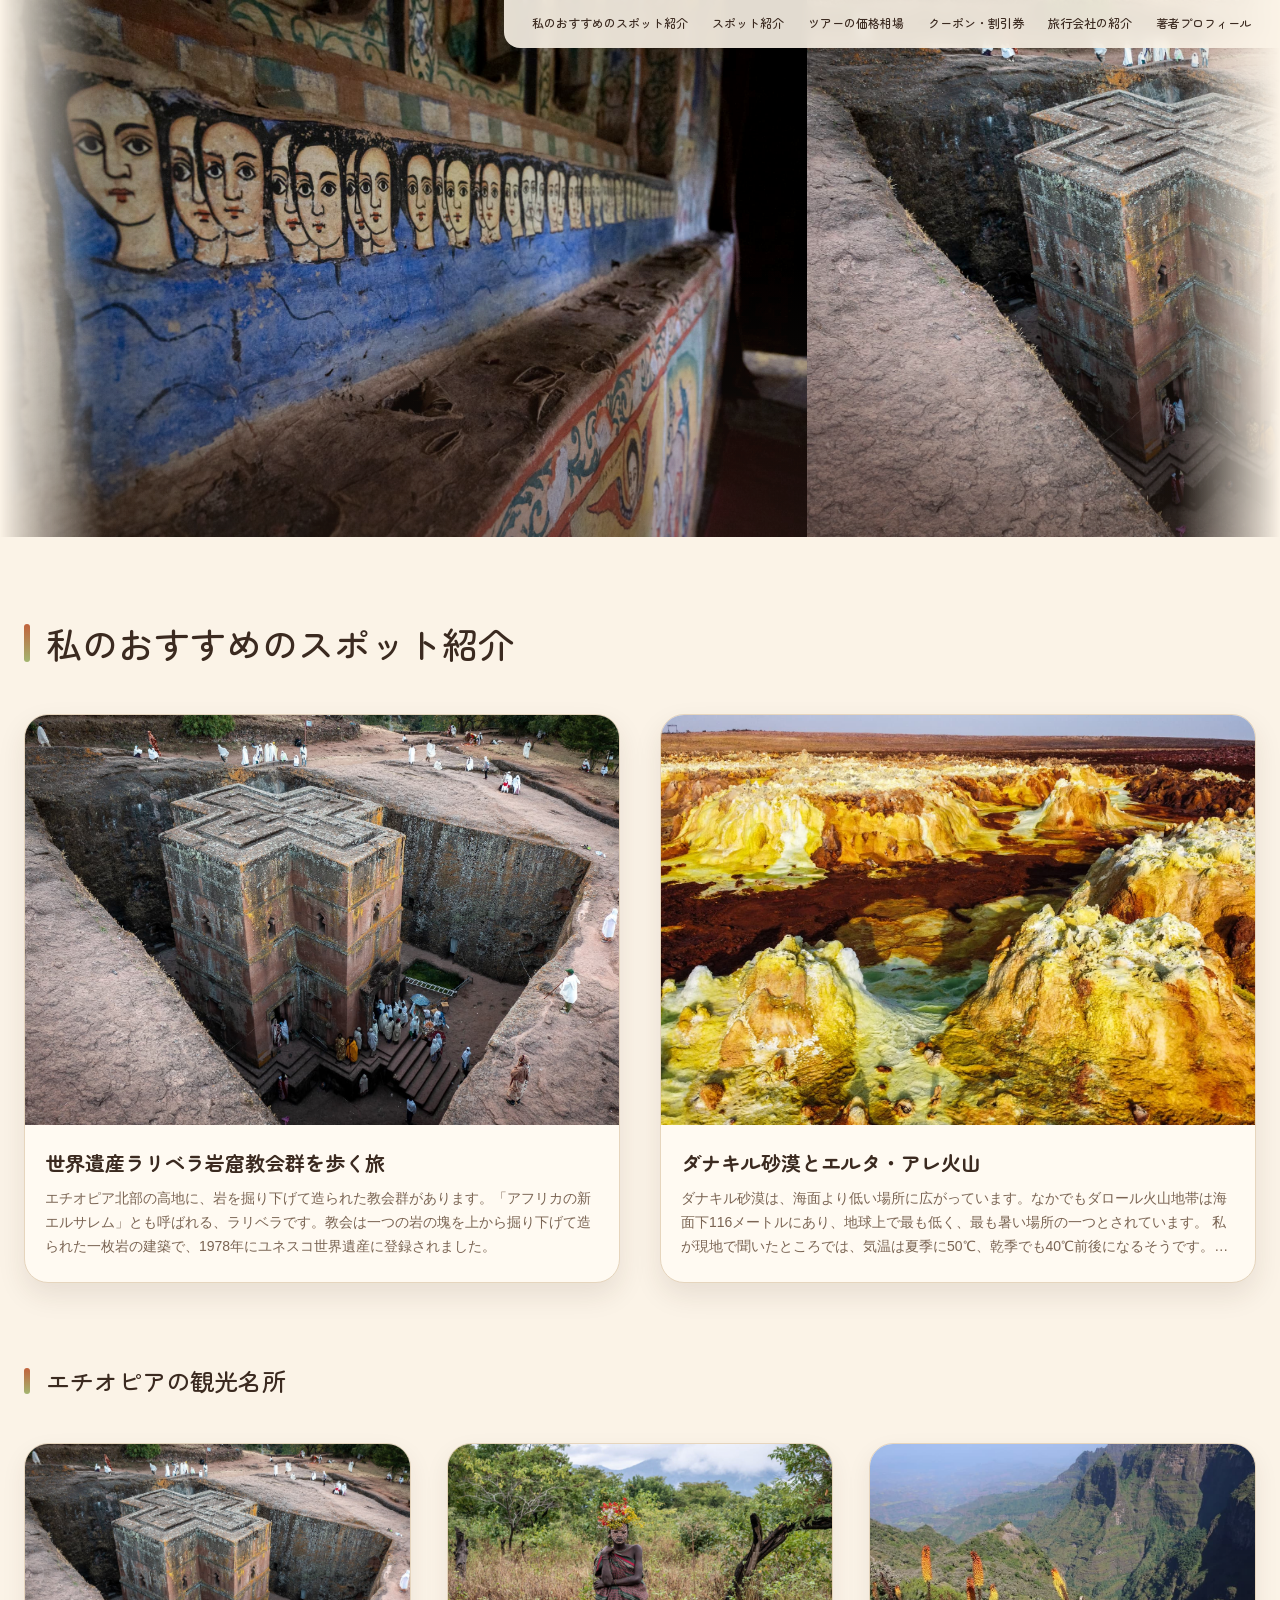
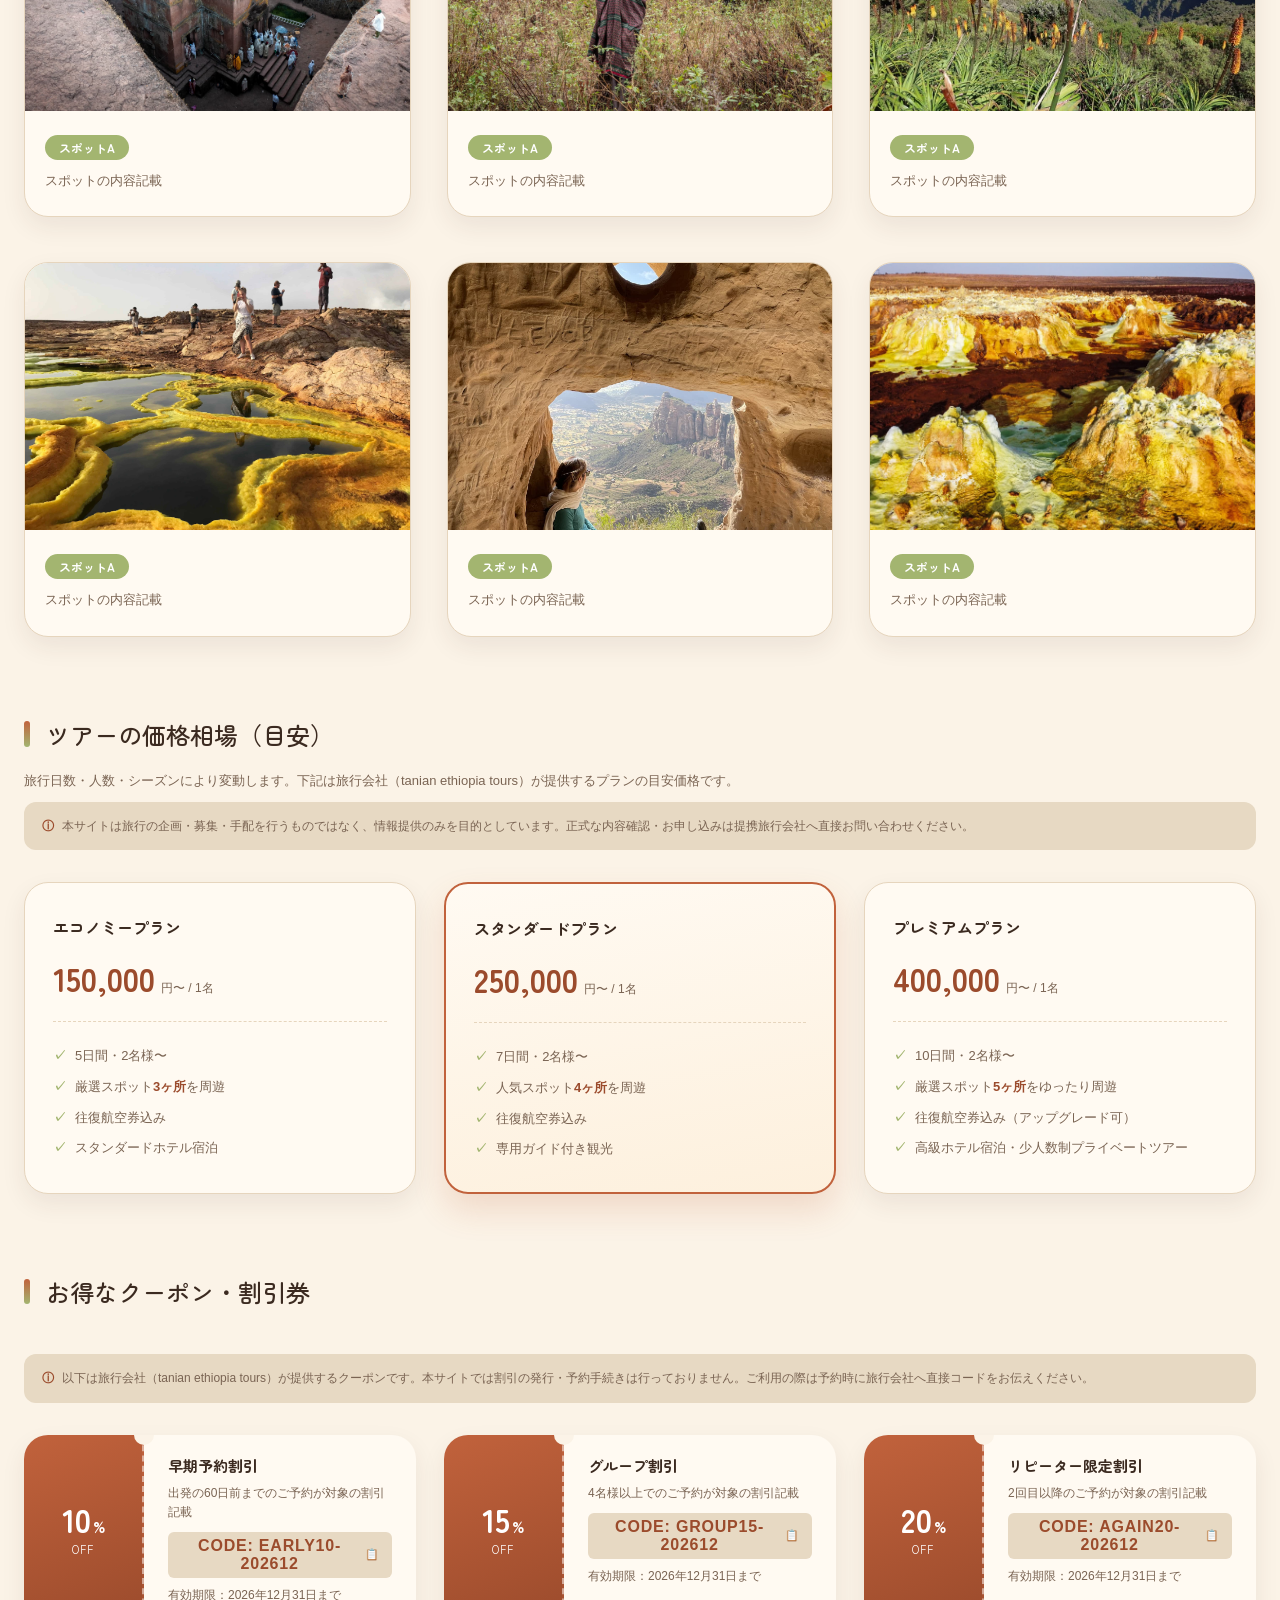
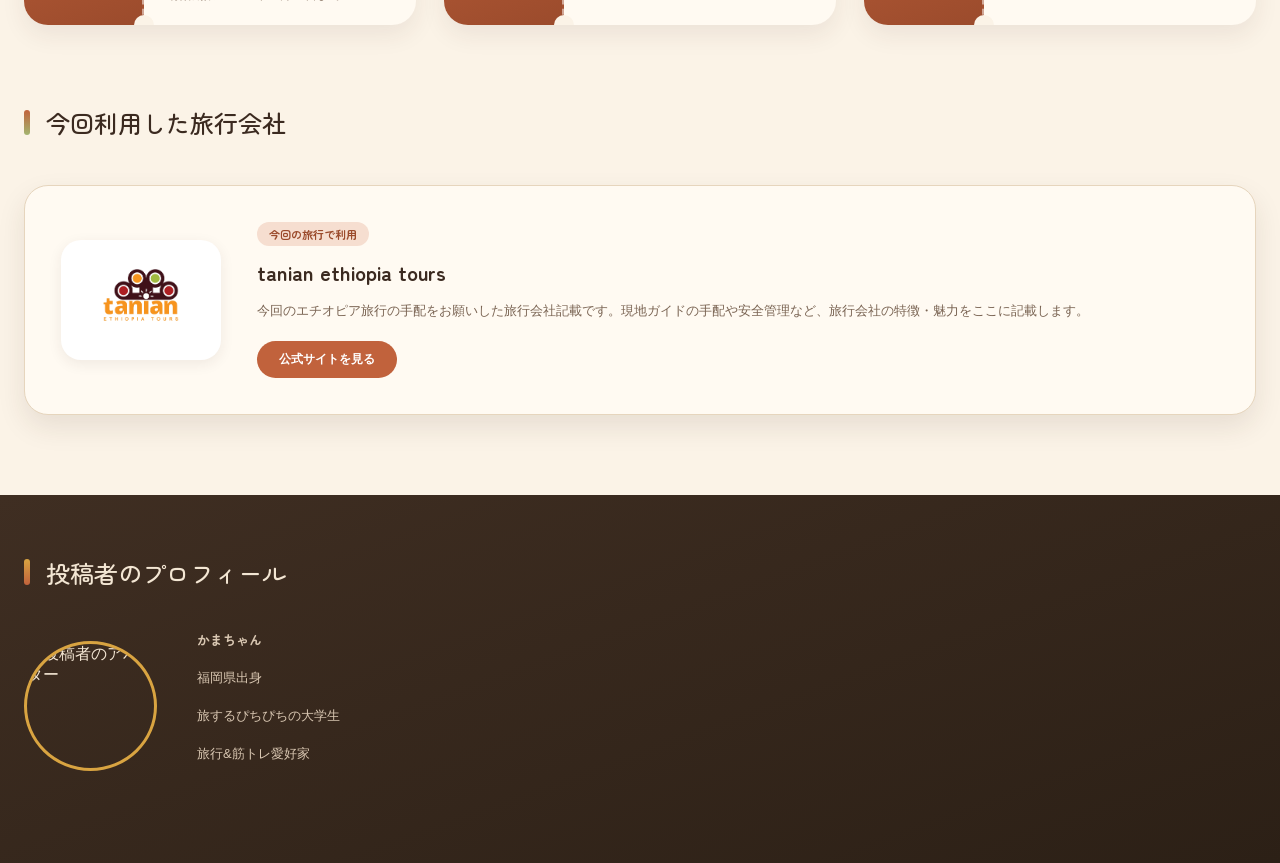
==== commit ee3c4b51: "記事の見出し追加" ====
--- a/index.html
+++ b/index.html
@@ -46,14 +46,14 @@
     <div class="recommend-grid">
       <a class="recommend-card" href="articles/spot-a.html" aria-label="スポットAの記事を読む">
         <img src="assets/images/spot-st-george-church.png" alt="聖ジョージ教会の空撮">
-        <h3>スポットA</h3>
-        <p>スポットの内容記載</p>
-        <p>xxxxxxxxxxxxxxx</p>
+        <h3>世界遺産ラリベラ岩窟教会群を歩く旅</h3>
+        <p>エチオピア北部の高地に、岩を掘り下げて造られた教会群があります。「アフリカの新エルサレム」とも呼ばれる、ラリベラです。教会は一つの岩の塊を上から掘り下げて造られた一枚岩の建築で、1978年にユネスコ世界遺産に登録されました。</p>
       </a>
       <a class="recommend-card" href="articles/spot-b.html" aria-label="スポットBの記事を読む">
         <img src="assets/images/dallol-wonders-3.png" alt="ダロル奇観の風景">
-        <h3>スポットB</h3>
-        <p>スポットの内容記載</p>
+        <h3>ダナキル砂漠とエルタ・アレ火山</h3>
+        <p>ダナキル砂漠は、海面より低い場所に広がっています。なかでもダロール火山地帯は海面下116メートルにあり、地球上で最も低く、最も暑い場所の一つとされています。
+私が現地で聞いたところでは、気温は夏季に50℃、乾季でも40℃前後になるそうです。飛行機を降りた瞬間から、熱波に包まれます。</p>
       </a>
     </div>
   </section>
--- a/css/style.css
+++ b/css/style.css
@@ -7,7 +7,7 @@
   --color-placeholder: #e7d9c3;
   --color-primary: #c1623c;
   --color-primary-dark: #9b4b2c;
-  --color-accent: #8a9a5b;
+  --color-accent: #a3b570;
   --color-gold: #d9a441;
   --color-border: #e6d5bd;
   --font-heading: "Zen Maru Gothic", "Hiragino Kaku Gothic ProN", "Hiragino Sans", "Yu Gothic", sans-serif;
@@ -223,6 +223,7 @@
 .recommend-grid {
   display: flex;
   flex-wrap: wrap;
+  align-items: flex-start;
   justify-content: space-between;
   gap: 40px;
 }
@@ -252,23 +253,26 @@
 }
 
 .recommend-card h3 {
-  display: inline-block;
-  font-family: var(--font-heading);
-  font-size: 12px;
-  font-weight: 700;
-  color: #fff;
-  background: var(--color-primary);
-  padding: 4px 14px;
-  border-radius: 999px;
-  margin: 24px 0 0 20px;
+  display: block;
+  font-family: var(--font-heading);
+  font-size: 20px;
+  font-weight: 700;
+  color: var(--color-text);
+  line-height: 1.4;
+  margin: 24px 20px 0;
 }
 
 .recommend-card p {
-  font-size: 13px;
+  display: -webkit-box;
+  -webkit-box-orient: vertical;
+  -webkit-line-clamp: 3;
+  line-clamp: 3;
+  overflow: hidden;
+  font-size: 14px;
   font-weight: 500;
   color: var(--color-text-soft);
   line-height: 1.7;
-  margin: 10px 0 24px 23px;
+  margin: 10px 20px 24px;
 }
 
 /* Spots grid (3 cols x 2 rows) */
@@ -311,15 +315,20 @@
   background: var(--color-accent);
   padding: 4px 14px;
   border-radius: 999px;
-  margin: 24px 0 0 20px;
+  margin: 24px 20px 0;
 }
 
 .spot-card p {
+  display: -webkit-box;
+  -webkit-box-orient: vertical;
+  -webkit-line-clamp: 3;
+  line-clamp: 3;
+  overflow: hidden;
   font-size: 13px;
   font-weight: 500;
   color: var(--color-text-soft);
   line-height: 1.7;
-  margin: 10px 0 24px 23px;
+  margin: 10px 20px 24px;
 }
 
 .spot-card:hover,
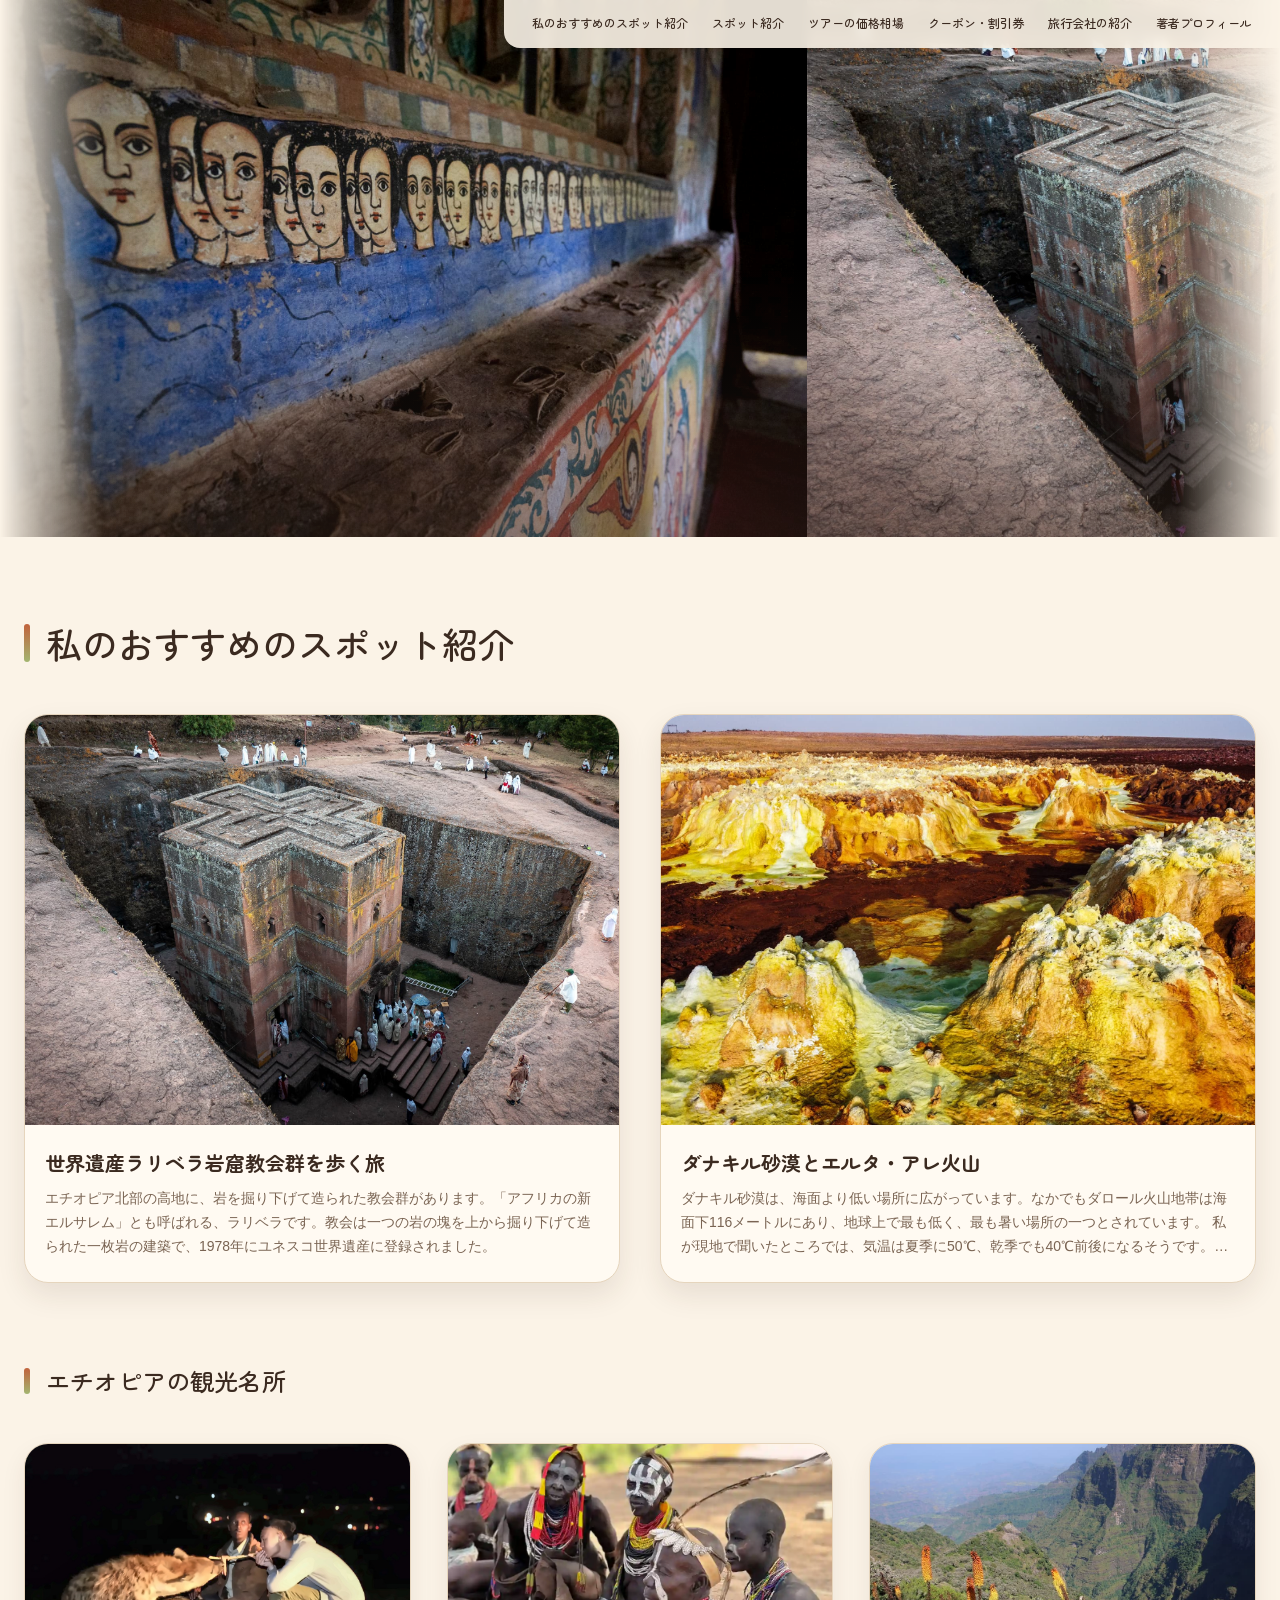
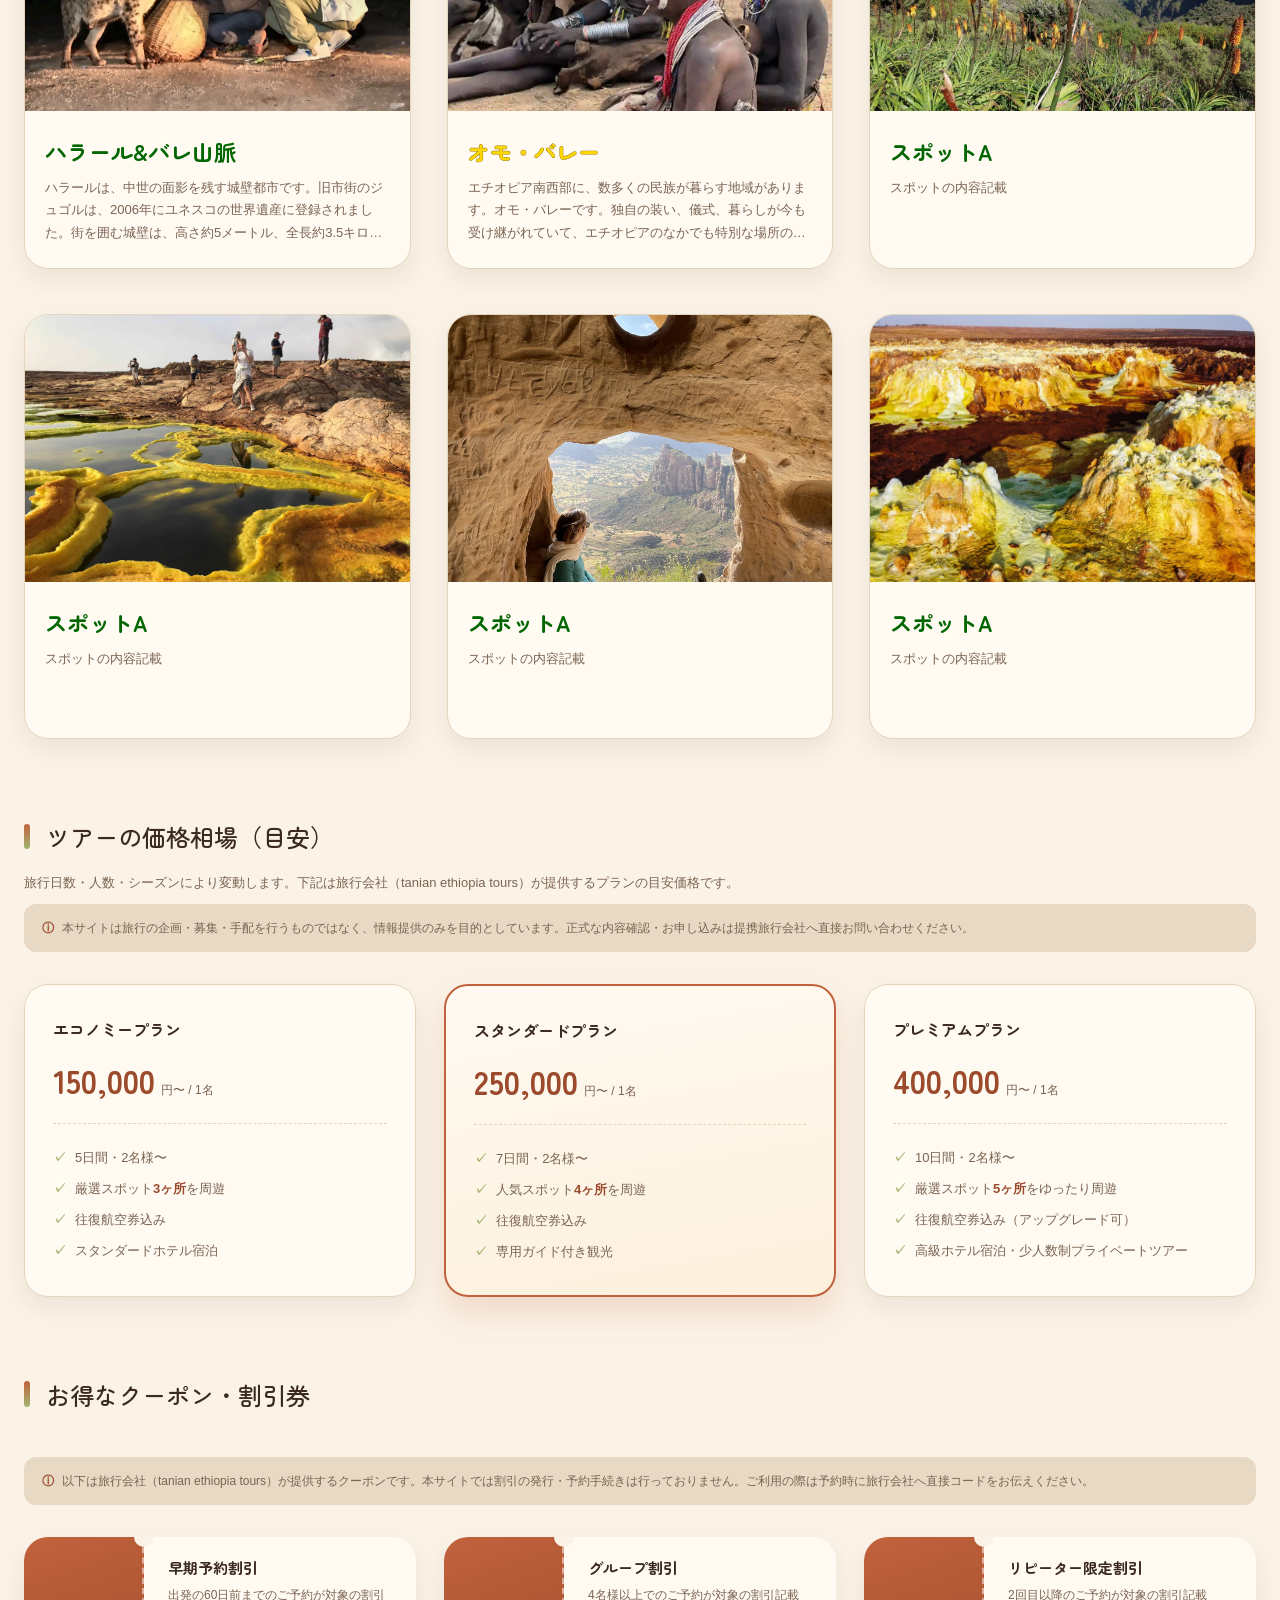
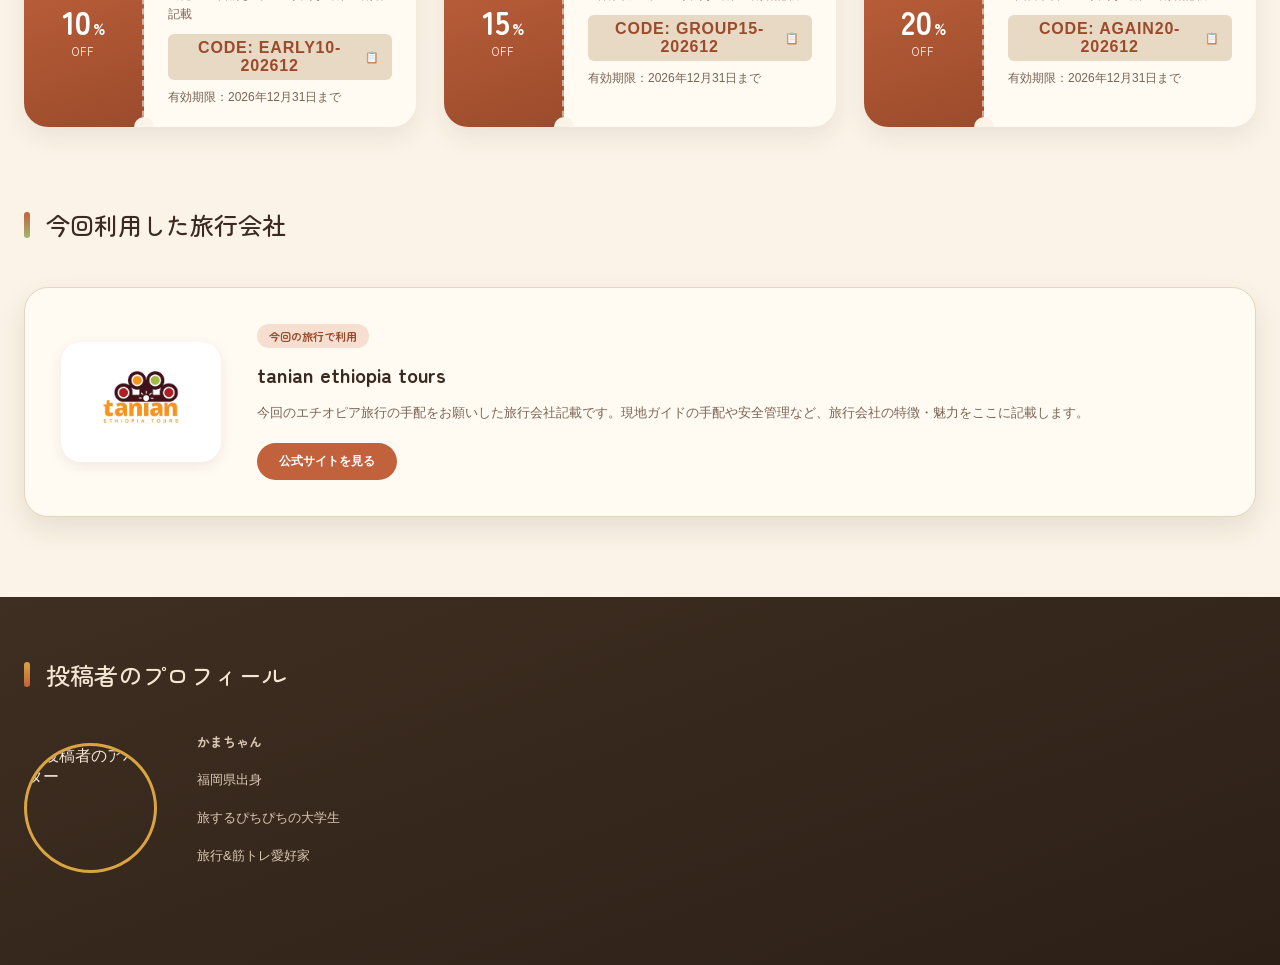
==== commit 005c2e57: "ハラール&バル山脈" ====
--- a/index.html
+++ b/index.html
@@ -4,6 +4,7 @@
 <meta charset="UTF-8">
 <meta name="viewport" content="width=device-width, initial-scale=1.0">
 <title>エチオピアの観光名所 | Echiopia</title>
+<link rel="icon" type="image/svg+xml" href="assets/favicon.svg">
 <link rel="preconnect" href="https://fonts.googleapis.com">
 <link rel="preconnect" href="https://fonts.gstatic.com" crossorigin>
 <link href="https://fonts.googleapis.com/css2?family=Zen+Maru+Gothic:wght@400;500;700&display=swap" rel="stylesheet">
@@ -61,20 +62,63 @@
   <section id="spots" class="section">
     <h2 class="section-title section-title--small">エチオピアの観光名所</h2>
     <div class="spots-grid">
+    <!-- 記事1つ目（ハラール&amp;バレ山脈） -->
       <article class="spot-card spot-card--c1r1" tabindex="0" role="button" aria-haspopup="dialog"
-        data-map="Church of Saint George, Lalibela, Ethiopia"
-        data-title="スポットA" data-description="このエリアはエチオピア北部に位置する歴史的な観光スポットで、岩を掘り込んで作られた独特の建築様式が特徴です。周辺には伝統的な衣装を身にまとった現地の人々が行き交い、長い歴史と信仰が今も息づいています。このエリアはエチオピア北部に位置する歴史的な観光スポットで、岩を掘り込んで作られた独特の建築様式が特徴です。周辺には伝統的な衣装を身にまとった現地の人々が行き交い、長い歴史と信仰が今も息づいています。このエリアはエチオピア北部に位置する歴史的な観光スポットで、岩を掘り込んで作られた独特の建築様式が特徴です。周辺には伝統的な衣装を身にまとった現地の人々が行き交い、長い歴史と信仰が今も息づいています。このエリアはエチオピア北部に位置する歴史的な観光スポットで、岩を掘り込んで作られた独特の建築様式が特徴です。周辺には伝統的な衣装を身にまとった現地の人々が行き交い、長い歴史と信仰が今も息づいています。このエリアはエチオピア北部に位置する歴史的な観光スポットで、岩を掘り込んで作られた独特の建築様式が特徴です。周辺には伝統的な衣装を身にまとった現地の人々が行き交い、長い歴史と信仰が今も息づいています。このエリアはエチオピア北部に位置する歴史的な観光スポットで、岩を掘り込んで作られた独特の建築様式が特徴です。周辺には伝統的な衣装を身にまとった現地の人々が行き交い、長い歴史と信仰が今も息づいています。このエリアはエチオピア北部に位置する歴史的な観光スポットで、岩を掘り込んで作られた独特の建築様式が特徴です。周辺には伝統的な衣装を身にまとった現地の人々が行き交い、長い歴史と信仰が今も息づいています。このエリアはエチオピア北部に位置する歴史的な観光スポットで、岩を掘り込んで作られた独特の建築様式が特徴です。周辺には伝統的な衣装を身にまとった現地の人々が行き交い、長い歴史と信仰が今も息づいています。このエリアはエチオピア北部に位置する歴史的な観光スポットで、岩を掘り込んで作られた独特の建築様式が特徴です。周辺には伝統的な衣装を身にまとった現地の人々が行き交い、長い歴史と信仰が今も息づいています。このエリアはエチオピア北部に位置する歴史的な観光スポットで、岩を掘り込んで作られた独特の建築様式が特徴です。周辺には伝統的な衣装を身にまとった現地の人々が行き交い、長い歴史と信仰が今も息づいています。このエリアはエチオピア北部に位置する歴史的な観光スポットで、岩を掘り込んで作られた独特の建築様式が特徴です。周辺には伝統的な衣装を身にまとった現地の人々が行き交い、長い歴史と信仰が今も息づいています。このエリアはエチオピア北部に位置する歴史的な観光スポットで、岩を掘り込んで作られた独特の建築様式が特徴です。周辺には伝統的な衣装を身にまとった現地の人々が行き交い、長い歴史と信仰が今も息づいています。このエリアはエチオピア北部に位置する歴史的な観光スポットで、岩を掘り込んで作られた独特の建築様式が特徴です。周辺には伝統的な衣装を身にまとった現地の人々が行き交い、長い歴史と信仰が今も息づいています。このエリアはエチオピア北部に位置する歴史的な観光スポットで、岩を掘り込んで作られた独特の建築様式が特徴です。周辺には伝統的な衣装を身にまとった現地の人々が行き交い、長い歴史と信仰が今も息づいています。このエリアはエチオピア北部に位置する歴史的な観光スポットで、岩を掘り込んで作られた独特の建築様式が特徴です。周辺には伝統的な衣装を身にまとった現地の人々が行き交い、長い歴史と信仰が今も息づいています。このエリアはエチオピア北部に位置する歴史的な観光スポットで、岩を掘り込んで作られた独特の建築様式が特徴です。周辺には伝統的な衣装を身にまとった現地の人々が行き交い、長い歴史と信仰が今も息づいています。このエリアはエチオピア北部に位置する歴史的な観光スポットで、岩を掘り込んで作られた独特の建築様式が特徴です。周辺には伝統的な衣装を身にまとった現地の人々が行き交い、長い歴史と信仰が今も息づいています。このエリアはエチオピア北部に位置する歴史的な観光スポットで、岩を掘り込んで作られた独特の建築様式が特徴です。周辺には伝統的な衣装を身にまとった現地の人々が行き交い、長い歴史と信仰が今も息づいています。このエリアはエチオピア北部に位置する歴史的な観光スポットで、岩を掘り込んで作られた独特の建築様式が特徴です。周辺には伝統的な衣装を身にまとった現地の人々が行き交い、長い歴史と信仰が今も息づいています。このエリアはエチオピア北部に位置する歴史的な観光スポットで、岩を掘り込んで作られた独特の建築様式が特徴です。周辺には伝統的な衣装を身にまとった現地の人々が行き交い、長い歴史と信仰が今も息づいています。このエリアはエチオピア北部に位置する歴史的な観光スポットで、岩を掘り込んで作られた独特の建築様式が特徴です。周辺には伝統的な衣装を身にまとった現地の人々が行き交い、長い歴史と信仰が今も息づいています。このエリアはエチオピア北部に位置する歴史的な観光スポットで、岩を掘り込んで作られた独特の建築様式が特徴です。周辺には伝統的な衣装を身にまとった現地の人々が行き交い、長い歴史と信仰が今も息づいています。このエリアはエチオピア北部に位置する歴史的な観光スポットで、岩を掘り込んで作られた独特の建築様式が特徴です。周辺には伝統的な衣装を身にまとった現地の人々が行き交い、長い歴史と信仰が今も息づいています。このエリアはエチオピア北部に位置する歴史的な観光スポットで、岩を掘り込んで作られた独特の建築様式が特徴です。周辺には伝統的な衣装を身にまとった現地の人々が行き交い、長い歴史と信仰が今も息づいています。このエリアはエチオピア北部に位置する歴史的な観光スポットで、岩を掘り込んで作られた独特の建築様式が特徴です。周辺には伝統的な衣装を身にまとった現地の人々が行き交い、長い歴史と信仰が今も息づいています。このエリアはエチオピア北部に位置する歴史的な観光スポットで、岩を掘り込んで作られた独特の建築様式が特徴です。周辺には伝統的な衣装を身にまとった現地の人々が行き交い、長い歴史と信仰が今も息づいています。このエリアはエチオピア北部に位置する歴史的な観光スポットで、岩を掘り込んで作られた独特の建築様式が特徴です。周辺には伝統的な衣装を身にまとった現地の人々が行き交い、長い歴史と信仰が今も息づいています。このエリアはエチオピア北部に位置する歴史的な観光スポットで、岩を掘り込んで作られた独特の建築様式が特徴です。周辺には伝統的な衣装を身にまとった現地の人々が行き交い、長い歴史と信仰が今も息づいています。このエリアはエチオピア北部に位置する歴史的な観光スポットで、岩を掘り込んで作られた独特の建築様式が特徴です。周辺には伝統的な衣装を身にまとった現地の人々が行き交い、長い歴史と信仰が今も息づいています。このエリアはエチオピア北部に位置する歴史的な観光スポットで、岩を掘り込んで作られた独特の建築様式が特徴です。周辺には伝統的な衣装を身にまとった現地の人々が行き交い、長い歴史と信仰が今も息づいています。このエリアはエチオピア北部に位置する歴史的な観光スポットで、岩を掘り込んで作られた独特の建築様式が特徴です。周辺には伝統的な衣装を身にまとった現地の人々が行き交い、長い歴史と信仰が今も息づいています。このエリアはエチオピア北部に位置する歴史的な観光スポットで、岩を掘り込んで作られた独特の建築様式が特徴です。周辺には伝統的な衣装を身にまとった現地の人々が行き交い、長い歴史と信仰が今も息づいています。このエリアはエチオピア北部に位置する歴史的な観光スポットで、岩を掘り込んで作られた独特の建築様式が特徴です。周辺には伝統的な衣装を身にまとった現地の人々が行き交い、長い歴史と信仰が今も息づいています。このエリアはエチオピア北部に位置する歴史的な観光スポットで、岩を掘り込んで作られた独特の建築様式が特徴です。周辺には伝統的な衣装を身にまとった現地の人々が行き交い、長い歴史と信仰が今も息づいています。このエリアはエチオピア北部に位置する歴史的な観光スポットで、岩を掘り込んで作られた独特の建築様式が特徴です。周辺には伝統的な衣装を身にまとった現地の人々が行き交い、長い歴史と信仰が今も息づいています。このエリアはエチオピア北部に位置する歴史的な観光スポットで、岩を掘り込んで作られた独特の建築様式が特徴です。周辺には伝統的な衣装を身にまとった現地の人々が行き交い、長い歴史と信仰が今も息づいています。このエリアはエチオピア北部に位置する歴史的な観光スポットで、岩を掘り込んで作られた独特の建築様式が特徴です。周辺には伝統的な衣装を身にまとった現地の人々が行き交い、長い歴史と信仰が今も息づいています。このエリアはエチオピア北部に位置する歴史的な観光スポットで、岩を掘り込んで作られた独特の建築様式が特徴です。周辺には伝統的な衣装を身にまとった現地の人々が行き交い、長い歴史と信仰が今も息づいています。このエリアはエチオピア北部に位置する歴史的な観光スポットで、岩を掘り込んで作られた独特の建築様式が特徴です。周辺には伝統的な衣装を身にまとった現地の人々が行き交い、長い歴史と信仰が今も息づいています。このエリアはエチオピア北部に位置する歴史的な観光スポットで、岩を掘り込んで作られた独特の建築様式が特徴です。周辺には伝統的な衣装を身にまとった現地の人々が行き交い、長い歴史と信仰が今も息づいています。このエリアはエチオピア北部に位置する歴史的な観光スポットで、岩を掘り込んで作られた独特の建築様式が特徴です。周辺には伝統的な衣装を身にまとった現地の人々が行き交い、長い歴史と信仰が今も息づいています。このエリアはエチオピア北部に位置する歴史的な観光スポットで、岩を掘り込んで作られた独特の建築様式が特徴です。周辺には伝統的な衣装を身にまとった現地の人々が行き交い、長い歴史と信仰が今も息づいています。このエリアはエチオピア北部に位置する歴史的な観光スポットで、岩を掘り込んで作られた独特の建築様式が特徴です。周辺には伝統的な衣装を身にまとった現地の人々が行き交い、長い歴史と信仰が今も息づいています。このエリアはエチオピア北部に位置する歴史的な観光スポットで、岩を掘り込んで作られた独特の建築様式が特徴です。周辺には伝統的な衣装を身にまとった現地の人々が行き交い、長い歴史と信仰が今も息づいています。このエリアはエチオピア北部に位置する歴史的な観光スポットで、岩を掘り込んで作られた独特の建築様式が特徴です。周辺には伝統的な衣装を身にまとった現地の人々が行き交い、長い歴史と信仰が今も息づいています。このエリアはエチオピア北部に位置する歴史的な観光スポットで、岩を掘り込んで作られた独特の建築様式が特徴です。周辺には伝統的な衣装を身にまとった現地の人々が行き交い、長い歴史と信仰が今も息づいています。このエリアはエチオピア北部に位置する歴史的な観光スポットで、岩を掘り込んで作られた独特の建築様式が特徴です。周辺には伝統的な衣装を身にまとった現地の人々が行き交い、長い歴史と信仰が今も息づいています。このエリアはエチオピア北部に位置する歴史的な観光スポットで、岩を掘り込んで作られた独特の建築様式が特徴です。周辺には伝統的な衣装を身にまとった現地の人々が行き交い、長い歴史と信仰が今も息づいています。このエリアはエチオピア北部に位置する歴史的な観光スポットで、岩を掘り込んで作られた独特の建築様式が特徴です。周辺には伝統的な衣装を身にまとった現地の人々が行き交い、長い歴史と信仰が今も息づいています。このエリアはエチオピア北部に位置する歴史的な観光スポットで、岩を掘り込んで作られた独特の建築様式が特徴です。周辺には伝統的な衣装を身にまとった現地の人々が行き交い、長い歴史と信仰が今も息づいています。このエリアはエチオピア北部に位置する歴史的な観光スポットで、岩を掘り込んで作られた独特の建築様式が特徴です。周辺には伝統的な衣装を身にまとった現地の人々が行き交い、長い歴史と信仰が今も息づいています。このエリアはエチオピア北部に位置する歴史的な観光スポットで、岩を掘り込んで作られた独特の建築様式が特徴です。周辺には伝統的な衣装を身にまとった現地の人々が行き交い、長い歴史と信仰が今も息づいています。このエリアはエチオピア北部に位置する歴史的な観光スポットで、岩を掘り込んで作られた独特の建築様式が特徴です。周辺には伝統的な衣装を身にまとった現地の人々が行き交い、長い歴史と信仰が今も息づいています。このエリアはエチオピア北部に位置する歴史的な観光スポットで、岩を掘り込んで作られた独特の建築様式が特徴です。周辺には伝統的な衣装を身にまとった現地の人々が行き交い、長い歴史と信仰が今も息づいています。このエリアはエチオピア北部に位置する歴史的な観光スポットで、岩を掘り込んで作られた独特の建築様式が特徴です。周辺には伝統的な衣装を身にまとった現地の人々が行き交い、長い歴史と信仰が今も息づいています。このエリアはエチオピア北部に位置する歴史的な観光スポットで、岩を掘り込んで作られた独特の建築様式が特徴です。周辺には伝統的な衣装を身にまとった現地の人々が行き交い、長い歴史と信仰が今も息づいています。このエリアはエチオピア北部に位置する歴史的な観光スポットで、岩を掘り込んで作られた独特の建築様式が特徴です。周辺には伝統的な衣装を身にまとった現地の人々が行き交い、長い歴史と信仰が今も息づいています。このエリアはエチオピア北部に位置する歴史的な観光スポットで、岩を掘り込んで作られた独特の建築様式が特徴です。周辺には伝統的な衣装を身にまとった現地の人々が行き交い、長い歴史と信仰が今も息づいています。このエリアはエチオピア北部に位置する歴史的な観光スポットで、岩を掘り込んで作られた独特の建築様式が特徴です。周辺には伝統的な衣装を身にまとった現地の人々が行き交い、長い歴史と信仰が今も息づいています。このエリアはエチオピア北部に位置する歴史的な観光スポットで、岩を掘り込んで作られた独特の建築様式が特徴です。周辺には伝統的な衣装を身にまとった現地の人々が行き交い、長い歴史と信仰が今も息づいています。このエリアはエチオピア北部に位置する歴史的な観光スポットで、岩を掘り込んで作られた独特の建築様式が特徴です。周辺には伝統的な衣装を身にまとった現地の人々が行き交い、長い歴史と信仰が今も息づいています。このエリアはエチオピア北部に位置する歴史的な観光スポットで、岩を掘り込んで作られた独特の建築様式が特徴です。周辺には伝統的な衣装を身にまとった現地の人々が行き交い、長い歴史と信仰が今も息づいています。このエリアはエチオピア北部に位置する歴史的な観光スポットで、岩を掘り込んで作られた独特の建築様式が特徴です。周辺には伝統的な衣装を身にまとった現地の人々が行き交い、長い歴史と信仰が今も息づいています。このエリアはエチオピア北部に位置する歴史的な観光スポットで、岩を掘り込んで作られた独特の建築様式が特徴です。周辺には伝統的な衣装を身にまとった現地の人々が行き交い、長い歴史と信仰が今も息づいています。このエリアはエチオピア北部に位置する歴史的な観光スポットで、岩を掘り込んで作られた独特の建築様式が特徴です。周辺には伝統的な衣装を身にまとった現地の人々が行き交い、長い歴史と信仰が今も息づいています。このエリアはエチオピア北部に位置する歴史的な観光スポットで、岩を掘り込んで作られた独特の建築様式が特徴です。周辺には伝統的な衣装を身にまとった現地の人々が行き交い、長い歴史と信仰が今も息づいています。このエリアはエチオピア北部に位置する歴史的な観光スポットで、岩を掘り込んで作られた独特の建築様式が特徴です。周辺には伝統的な衣装を身にまとった現地の人々が行き交い、長い歴史と信仰が今も息づいています。このエリアはエチオピア北部に位置する歴史的な観光スポットで、岩を掘り込んで作られた独特の建築様式が特徴です。周辺には伝統的な衣装を身にまとった現地の人々が行き交い、長い歴史と信仰が今も息づいています。このエリアはエチオピア北部に位置する歴史的な観光スポットで、岩を掘り込んで作られた独特の建築様式が特徴です。周辺には伝統的な衣装を身にまとった現地の人々が行き交い、長い歴史と信仰が今も息づいています。このエリアはエチオピア北部に位置する歴史的な観光スポットで、岩を掘り込んで作られた独特の建築様式が特徴です。周辺には伝統的な衣装を身にまとった現地の人々が行き交い、長い歴史と信仰が今も息づいています。" data-image="assets/images/spot-st-george-church-2.png">
-        <img src="assets/images/spot-st-george-church-2.png" alt="聖ジョージ教会の空撮">
-        <h3>スポットA</h3>
-        <p>スポットの内容記載</p>
-      </article>
+        data-map="Harar, Ethiopia"
+        data-title="ハラール&amp;バレ山脈"
+        data-description=
+        "ハラールは、中世の面影を残す城壁都市です。旧市街のジュゴルは、2006年にユネスコの世界遺産に登録されました。街を囲む城壁は、高さ約5メートル、全長約3.5キロです。82のモスクと102の聖者廟があり、イスラム教の「第4の聖地」とも呼ばれています。
+
+        夜に会える、ハイエナ
+        ハラールで有名なのは、ハイエナへの餌付けです。1960年代から、「ハイエナマン」と呼ばれる人たちが、夜に餌を与える様子を見せています。城壁には、ハイエナが出入りするための小さな門が作られたとも伝えられています。
+
+        市場や博物館にも立ち寄る
+        新市場のアスマディン・バリは、訪れる価値のある場所です。旧市街の中心近くには、フランスの詩人ランボーにちなんだ博物館もあります。
+
+        サネッティ高原
+        公園の中心は、サネッティ高原です。広大な溶岩の台地で、上のほうには、エチオピア第2の高峰であるトゥルドゥムトゥ（4,377メートル）などの古い火山があります。標高3,500メートル以上の高山の草原は、手つかずのままつながったものとして、世界最大級の広さです。
+
+        エチオピアオオカミに会える場所
+        この高原でとくに知られているのが、エチオピアオオカミです。野生で暮らしているのは、この高地だけで、世界でもっとも珍しいイヌ科の動物とされています。サネッティ高原には、その最大の群れが暮らしています。
+
+        ハレンナの森
+        高原の南側の斜面には、ハレンナの森が広がっています。エチオピアで2番目に大きい湿潤な熱帯林で、霧がかかる雲霧林もあります。野生のコーヒーの遺伝資源も、この森に残っているとされています。
+
+        鳥の観察にも
+        アフリカの野鳥観察の名所として、トップ5に挙げられたこともあります。
+
+        出発前に確認したいこと
+        標高が高い場所を歩くので、体調に気をつけ、防寒の準備をしてください。ハラール自体は比較的落ち着いていても、首都と結ぶ地方の幹線道路は、治安が不安定な地域を通るとされています。陸路で移動する場合は、渡航前に、外務省の「海外安全ホームページ」で最新の状況を確認してください。"
+        data-image="assets/images/harar_hyena_corrected.jpg">
+        <img src="assets/images/harar_hyena_corrected.jpg" alt="ハラールとバレ山脈">
+        <h3>ハラール&amp;バレ山脈</h3>
+        <p>ハラールは、中世の面影を残す城壁都市です。旧市街のジュゴルは、2006年にユネスコの世界遺産に登録されました。街を囲む城壁は、高さ約5メートル、全長約3.5キロです。82の</p>
+      </article>
+      <!-- 記事2つ目（オモ・バレー） -->
       <article class="spot-card spot-card--c2r1" tabindex="0" role="button" aria-haspopup="dialog"
-        data-map="Dallol, Ethiopia"
-        data-title="スポットA" data-description="スポットの内容記載" data-image="assets/images/dallol-wonders-2.png">
-        <img src="assets/images/dallol-wonders-2.png" alt="ダロルの奇観">
-        <h3>スポットA</h3>
-        <p>スポットの内容記載</p>
-      </article>
+        data-map="Omo Valley, Ethiopia"
+        data-title="オモ・バレー" data-description=
+        "エチオピア南西部に、数多くの民族が暮らす地域があります。オモ・バレーです。独自の装い、儀式、暮らしが今も受け継がれていて、エチオピアのなかでも特別な場所の一つです。
+
+        オモ・バレーとは
+        オモ・バレー（下オモ渓谷）は、アフリカ大地溝帯の中にあります。多様な先住民族と動物が暮らす地域として知られており、ユネスコの世界遺産にも登録されています。
+
+        出会える民族
+        長いあいだ外の世界から隔てられてきたため、ハマル（ハマー）、ムルシ、カロ（カラ）、ダサネッチ、アリ、コンソなど、さまざまな民族が、それぞれの習慣を守ってきました。
+        ムルシ：女性が下唇に入れる粘土の円盤（リッププレート）で有名です。
+        ハマル：牛飛びの儀式で知られています。若い男性が大人になる通過儀礼にあたります。
+        カロ：白いチョーク、赤い黄土、黄色い鉱物、黒い炭を使い、顔や体に模様を描くことで知られています。
+      ※部族は多様な部族の方がいるため一部抜粋して記載してます。
+
+        訪れる前に考えたいこと
+        オモ・バレーの民族は、観光客の見せ物ではなく、今もそこで生活している人たちです。写真を撮るときは、必ず本人の同意を得るようにし、相手への敬意を忘れないようにしましょう。
+        ※渡航前に、外務省の「海外安全ホームページ」で最新の状況を確認してください。
+        " data-image="assets/images/dallol-wonders-2.png">
+        <img src="assets/images/Omo Valley Tribe The Karo (2).webp" alt="オモ・バレーのカロ族">
+        <h3>オモ・バレー</h3>
+        <p>エチオピア南西部に、数多くの民族が暮らす地域があります。オモ・バレーです。独自の装い、儀式、暮らしが今も受け継がれていて、エチオピアのなかでも特別な場所の一つです。</p>
+      </article>
+      <!-- 記事3つ目 -->
       <article class="spot-card spot-card--c3r1" tabindex="0" role="button" aria-haspopup="dialog"
         data-map="Simien Mountains National Park, Ethiopia"
         data-title="スポットA" data-description="スポットの内容記載" data-image="assets/images/simien-mountains.png">
@@ -82,6 +126,7 @@
         <h3>スポットA</h3>
         <p>スポットの内容記載</p>
       </article>
+      <!-- 記事4つ目 -->
       <article class="spot-card spot-card--c1r2" tabindex="0" role="button" aria-haspopup="dialog"
         data-map="Danakil Depression, Ethiopia"
         data-title="スポットA" data-description="スポットの内容記載" data-image="assets/images/dallol-clients-2.png">
@@ -89,6 +134,7 @@
         <h3>スポットA</h3>
         <p>スポットの内容記載</p>
       </article>
+      <!-- 記事5つ目 -->
       <article class="spot-card spot-card--c2r2" tabindex="0" role="button" aria-haspopup="dialog"
         data-map="Danakil Depression, Ethiopia"
         data-title="スポットA" data-description="スポットの内容記載" data-image="assets/images/dallol-clients-1.png">
@@ -96,6 +142,7 @@
         <h3>スポットA</h3>
         <p>スポットの内容記載</p>
       </article>
+      <!-- 記事6つ目 -->
       <article class="spot-card spot-card--c3r2" tabindex="0" role="button" aria-haspopup="dialog"
         data-map="Dallol, Ethiopia"
         data-title="スポットA" data-description="スポットの内容記載" data-image="assets/images/dallol-wonders-3.png">
@@ -111,7 +158,7 @@
     <p class="pricing-note">旅行日数・人数・シーズンにより変動します。下記は旅行会社（tanian ethiopia tours）が提供するプランの目安価格です。</p>
     <p class="pricing-disclaimer">本サイトは旅行の企画・募集・手配を行うものではなく、情報提供のみを目的としています。正式な内容確認・お申し込みは提携旅行会社へ直接お問い合わせください。</p>
     <div class="price-grid">
-      <article class="price-card">
+      <article class="price-card" tabindex="0" role="button" aria-haspopup="dialog">
         <h3 class="price-card__name">エコノミープラン</h3>
         <p class="price-card__price">
           <span class="price-card__amount">150,000</span>
@@ -137,7 +184,7 @@
           <li>専用ガイド付き観光</li>
         </ul>
       </article>
-      <article class="price-card">
+      <article class="price-card" tabindex="0" role="button" aria-haspopup="dialog">
         <h3 class="price-card__name">プレミアムプラン</h3>
         <p class="price-card__price">
           <span class="price-card__amount">400,000</span>
@@ -223,7 +270,7 @@
     <button type="button" class="modal-close" id="modalClose" aria-label="閉じる">&times;</button>
     <img class="modal-image" id="modalImage" src="" alt="">
     <h3 id="modalTitle"></h3>
-    <p id="modalDescription"></p>
+    <div id="modalDescription" class="modal-description"></div>
     <div class="modal-map" id="modalMapWrap" hidden>
       <iframe id="modalMap" title="地図" loading="lazy" referrerpolicy="no-referrer-when-downgrade" allowfullscreen></iframe>
     </div>
--- a/css/style.css
+++ b/css/style.css
@@ -8,6 +8,8 @@
   --color-primary: #c1623c;
   --color-primary-dark: #9b4b2c;
   --color-accent: #a3b570;
+  --color-accent-green: #006600;
+  --color-accent-yellow: #FFD700;
   --color-gold: #d9a441;
   --color-border: #e6d5bd;
   --font-heading: "Zen Maru Gothic", "Hiragino Kaku Gothic ProN", "Hiragino Sans", "Yu Gothic", sans-serif;
@@ -150,11 +152,6 @@
   animation: hero-scroll 130s linear infinite;
 }
 
-.hero:hover .hero-track,
-.hero:hover .hero-track img {
-  animation-play-state: paused;
-}
-
 .hero-track img {
   height: 100%;
   width: auto;
@@ -309,13 +306,16 @@
 .spot-card h3 {
   display: inline-block;
   font-family: var(--font-heading);
-  font-size: 12px;
-  font-weight: 700;
-  color: #fff;
-  background: var(--color-accent);
-  padding: 4px 14px;
-  border-radius: 999px;
+  font-size: 22px;
+  font-weight: 700;
+  color: var(--color-accent-green);
   margin: 24px 20px 0;
+}
+
+.spot-card--c2r1 h3 {
+  color: var(--color-accent-yellow);
+  -webkit-text-stroke: 1px #997a00;
+  paint-order: stroke fill;
 }
 
 .spot-card p {
@@ -900,11 +900,30 @@
   margin: 0 0 12px;
 }
 
+.modal-description {
+  display: flex;
+  flex-direction: column;
+  gap: 10px;
+}
+
+.modal-subheading {
+  display: block;
+  font-size: 16px;
+  font-weight: 700;
+  color: var(--color-text);
+  margin-top: 24px;
+}
+
+.modal-subheading:first-child {
+  margin-top: 0;
+}
+
 .modal p {
   font-size: 14px;
   color: var(--color-text-soft);
-  line-height: 1.7;
+  line-height: 1.8;
   margin: 0;
+  white-space: pre-line;
 }
 
 .modal-map {
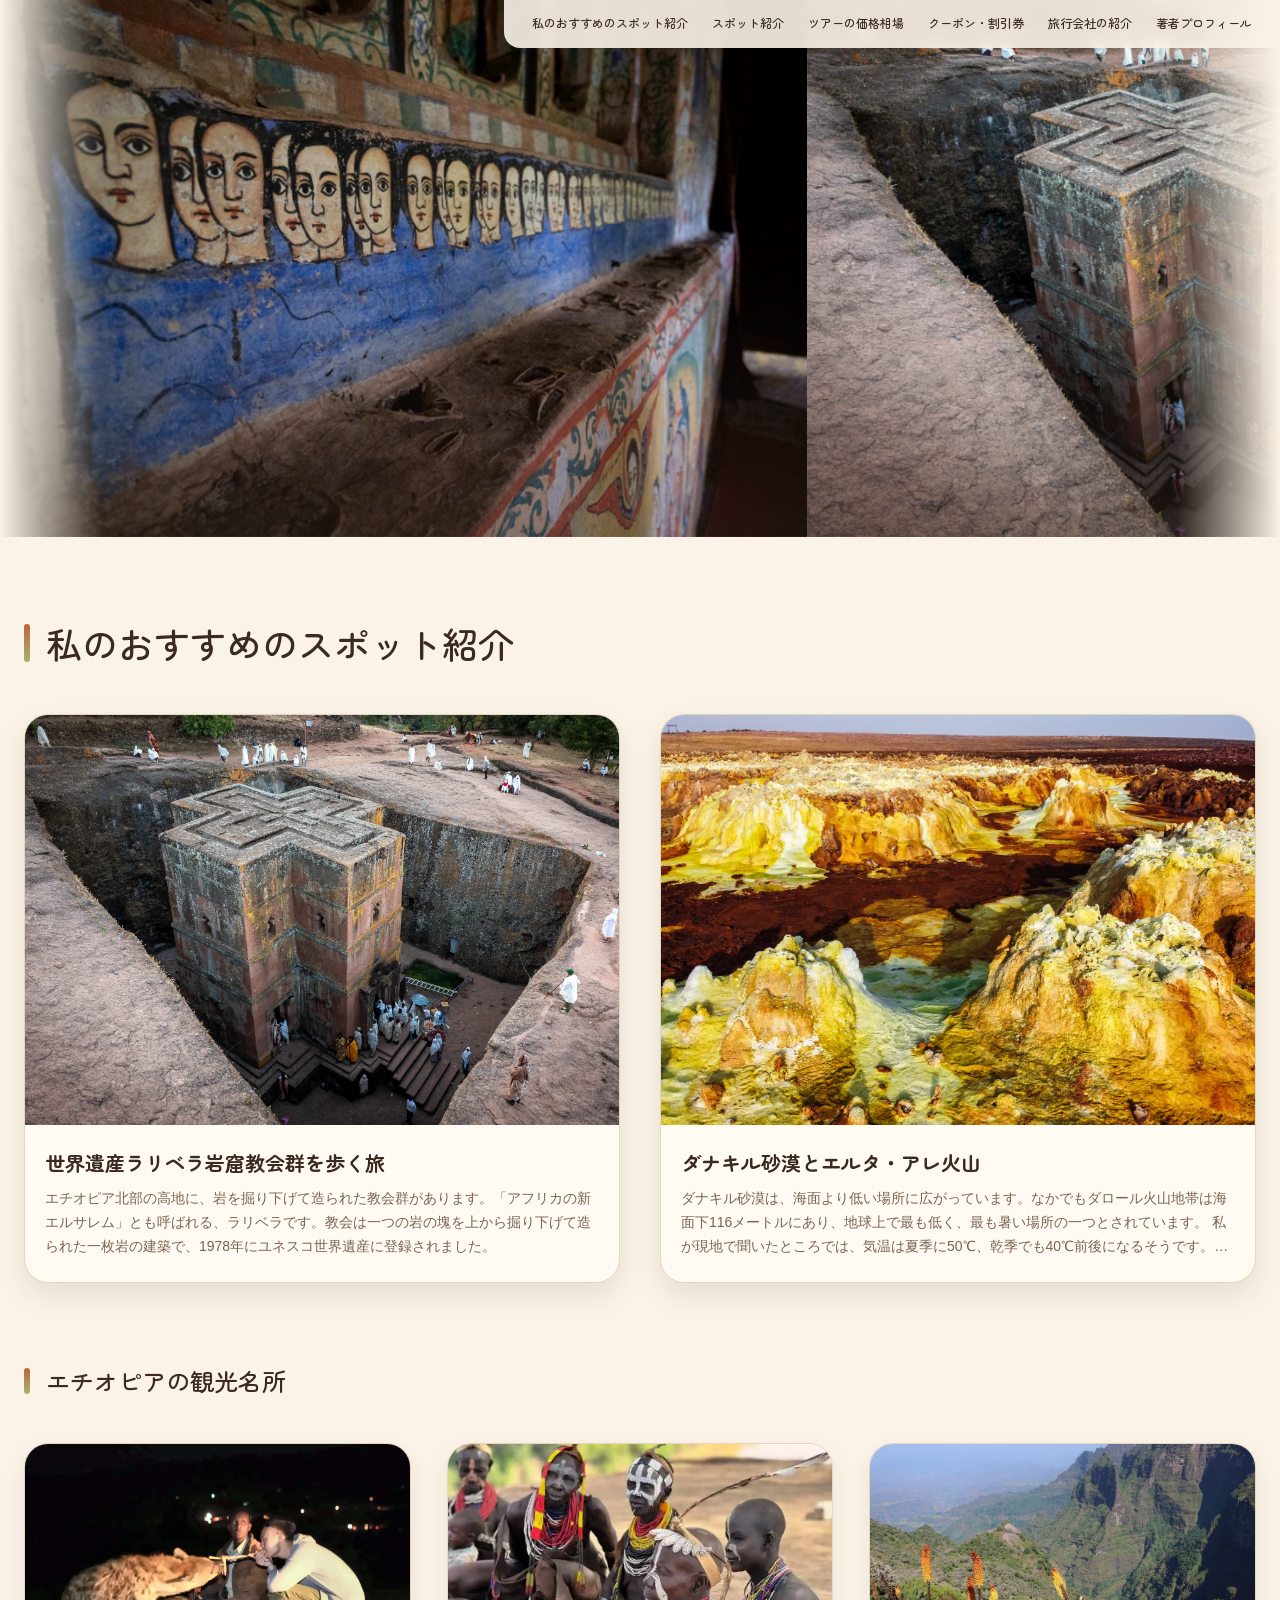
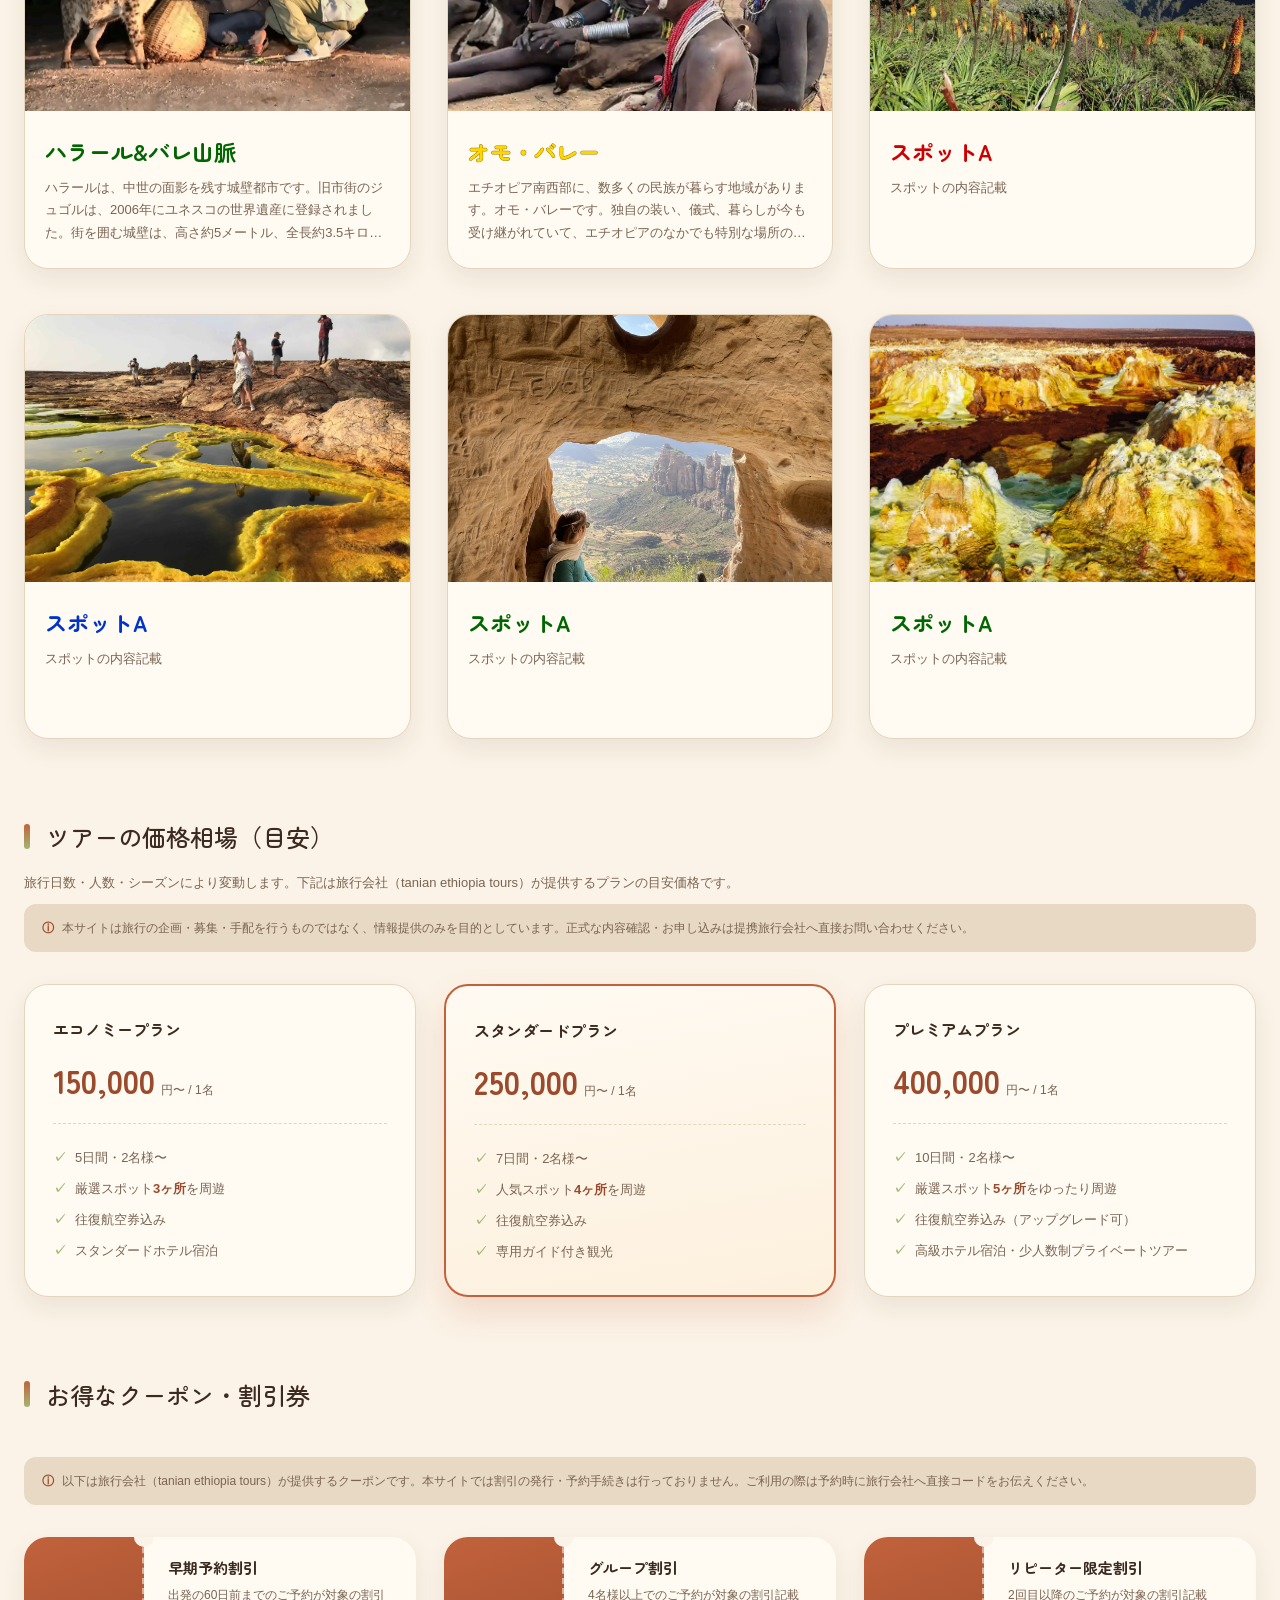
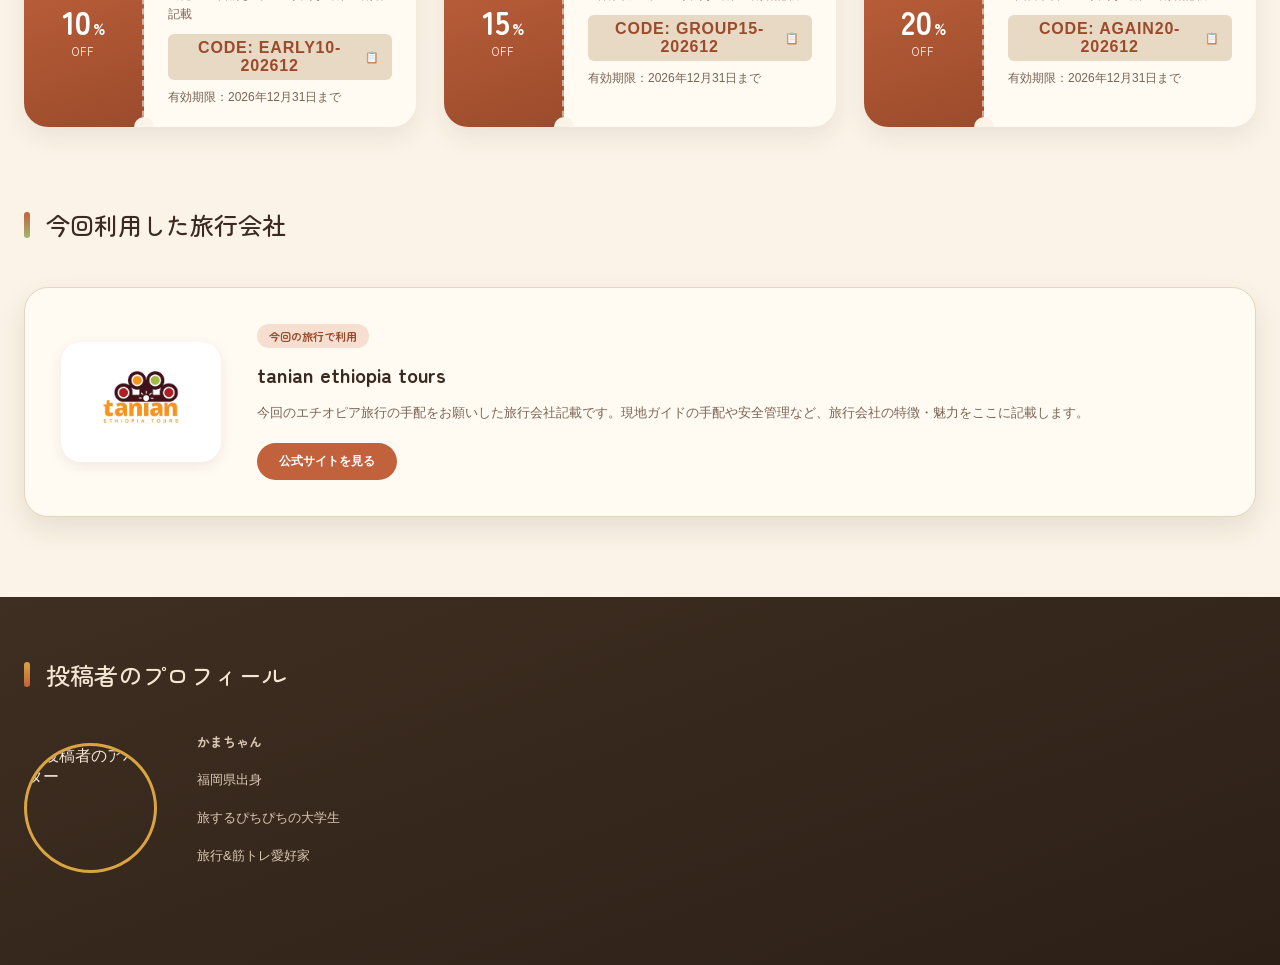
==== commit 27ea715e: "CSSファイルのリファクタリング" ====
--- a/index.html
+++ b/index.html
@@ -8,7 +8,18 @@
 <link rel="preconnect" href="https://fonts.googleapis.com">
 <link rel="preconnect" href="https://fonts.gstatic.com" crossorigin>
 <link href="https://fonts.googleapis.com/css2?family=Zen+Maru+Gothic:wght@400;500;700&display=swap" rel="stylesheet">
-<link rel="stylesheet" href="css/style.css">
+<link rel="stylesheet" href="css/base.css">
+<link rel="stylesheet" href="css/header.css">
+<link rel="stylesheet" href="css/hero.css">
+<link rel="stylesheet" href="css/recommend.css">
+<link rel="stylesheet" href="css/spots.css">
+<link rel="stylesheet" href="css/article.css">
+<link rel="stylesheet" href="css/pricing.css">
+<link rel="stylesheet" href="css/agency.css">
+<link rel="stylesheet" href="css/coupon.css">
+<link rel="stylesheet" href="css/modal.css">
+<link rel="stylesheet" href="css/profile.css">
+<link rel="stylesheet" href="css/responsive.css">
 <script src="js/script.js" defer></script>
 </head>
 <body>
@@ -95,7 +106,7 @@
         <p>ハラールは、中世の面影を残す城壁都市です。旧市街のジュゴルは、2006年にユネスコの世界遺産に登録されました。街を囲む城壁は、高さ約5メートル、全長約3.5キロです。82の</p>
       </article>
       <!-- 記事2つ目（オモ・バレー） -->
-      <article class="spot-card spot-card--c2r1" tabindex="0" role="button" aria-haspopup="dialog"
+      <article class="spot-card spot-card--yellow" tabindex="0" role="button" aria-haspopup="dialog"
         data-map="Omo Valley, Ethiopia"
         data-title="オモ・バレー" data-description=
         "エチオピア南西部に、数多くの民族が暮らす地域があります。オモ・バレーです。独自の装い、儀式、暮らしが今も受け継がれていて、エチオピアのなかでも特別な場所の一つです。
@@ -119,7 +130,7 @@
         <p>エチオピア南西部に、数多くの民族が暮らす地域があります。オモ・バレーです。独自の装い、儀式、暮らしが今も受け継がれていて、エチオピアのなかでも特別な場所の一つです。</p>
       </article>
       <!-- 記事3つ目 -->
-      <article class="spot-card spot-card--c3r1" tabindex="0" role="button" aria-haspopup="dialog"
+      <article class="spot-card spot-card--red" tabindex="0" role="button" aria-haspopup="dialog"
         data-map="Simien Mountains National Park, Ethiopia"
         data-title="スポットA" data-description="スポットの内容記載" data-image="assets/images/simien-mountains.png">
         <img src="assets/images/simien-mountains.png" alt="シミエン山地のレッドホットポーカーの花">
@@ -127,7 +138,7 @@
         <p>スポットの内容記載</p>
       </article>
       <!-- 記事4つ目 -->
-      <article class="spot-card spot-card--c1r2" tabindex="0" role="button" aria-haspopup="dialog"
+      <article class="spot-card spot-card--blue" tabindex="0" role="button" aria-haspopup="dialog"
         data-map="Danakil Depression, Ethiopia"
         data-title="スポットA" data-description="スポットの内容記載" data-image="assets/images/dallol-clients-2.png">
         <img src="assets/images/dallol-clients-2.png" alt="ダナキルの絶景を眺める旅行者たち">
@@ -135,7 +146,7 @@
         <p>スポットの内容記載</p>
       </article>
       <!-- 記事5つ目 -->
-      <article class="spot-card spot-card--c2r2" tabindex="0" role="button" aria-haspopup="dialog"
+      <article class="spot-card spot-card--green" tabindex="0" role="button" aria-haspopup="dialog"
         data-map="Danakil Depression, Ethiopia"
         data-title="スポットA" data-description="スポットの内容記載" data-image="assets/images/dallol-clients-1.png">
         <img src="assets/images/dallol-clients-1.png" alt="ダナキルの絶景を眺める旅行者たち">
@@ -158,7 +169,7 @@
     <p class="pricing-note">旅行日数・人数・シーズンにより変動します。下記は旅行会社（tanian ethiopia tours）が提供するプランの目安価格です。</p>
     <p class="pricing-disclaimer">本サイトは旅行の企画・募集・手配を行うものではなく、情報提供のみを目的としています。正式な内容確認・お申し込みは提携旅行会社へ直接お問い合わせください。</p>
     <div class="price-grid">
-      <article class="price-card" tabindex="0" role="button" aria-haspopup="dialog">
+      <article class="price-card">
         <h3 class="price-card__name">エコノミープラン</h3>
         <p class="price-card__price">
           <span class="price-card__amount">150,000</span>
@@ -184,7 +195,7 @@
           <li>専用ガイド付き観光</li>
         </ul>
       </article>
-      <article class="price-card" tabindex="0" role="button" aria-haspopup="dialog">
+      <article class="price-card">
         <h3 class="price-card__name">プレミアムプラン</h3>
         <p class="price-card__price">
           <span class="price-card__amount">400,000</span>
--- a/css/base.css
+++ b/css/base.css
@@ -0,0 +1,74 @@
+:root {
+  --color-text: #3b2a20;
+  --color-text-soft: #7a6453;
+  --color-bg: #fbf3e7;
+  --color-bg-card: #fffaf2;
+  --color-bg-footer: #3f2e22;
+  --color-placeholder: #e7d9c3;
+  --color-primary: #c1623c;
+  --color-primary-dark: #9b4b2c;
+  --color-accent: #a3b570;
+  --color-accent-green: #006600;
+  --color-accent-yellow: #FFD700;
+  --color-accent-blue: #0033CC;
+  --color-accent-red: #CC0000;
+  --color-gold: #d9a441;
+  --color-border: #e6d5bd;
+  --font-heading: "Zen Maru Gothic", "Hiragino Kaku Gothic ProN", "Hiragino Sans", "Yu Gothic", sans-serif;
+  --max-width: 1329px;
+  --radius-card: 24px;
+}
+
+* {
+  box-sizing: border-box;
+}
+
+body {
+  margin: 0;
+  font-family: "Inter", "Hiragino Kaku Gothic ProN", "Hiragino Sans", "Yu Gothic", sans-serif;
+  color: var(--color-text);
+  background: var(--color-bg);
+}
+
+a {
+  color: inherit;
+  text-decoration: none;
+}
+
+img {
+  display: block;
+  max-width: 100%;
+}
+
+
+/* Sections */
+.section {
+  max-width: var(--max-width);
+  margin: 0 auto;
+  padding: 80px 24px 0;
+}
+
+.section-title {
+  position: relative;
+  font-family: var(--font-heading);
+  font-size: 36px;
+  font-weight: 500;
+  margin: 0 0 45px;
+  padding-left: 22px;
+}
+
+.section-title::before {
+  content: "";
+  position: absolute;
+  left: 0;
+  top: 0.2em;
+  bottom: 0.2em;
+  width: 6px;
+  border-radius: 3px;
+  background: linear-gradient(180deg, var(--color-primary), var(--color-accent));
+}
+
+.section-title--small {
+  font-size: 24px;
+}
+
--- a/css/header.css
+++ b/css/header.css
@@ -0,0 +1,87 @@
+/* Header / Nav */
+.site-header {
+  position: relative;
+}
+
+.site-nav {
+  position: absolute;
+  top: 0;
+  right: 0;
+  z-index: 10;
+  display: flex;
+  gap: 24px;
+  align-items: center;
+  height: 48px;
+  padding: 0 28px;
+  background: rgba(251, 243, 231, 0.9);
+  backdrop-filter: blur(6px);
+  border-bottom-left-radius: 16px;
+  font-family: var(--font-heading);
+  font-size: 12px;
+  font-weight: 500;
+  color: var(--color-text);
+  white-space: nowrap;
+}
+
+.site-nav a {
+  position: relative;
+  padding-bottom: 4px;
+}
+
+.site-nav a::after {
+  content: "";
+  position: absolute;
+  left: 0;
+  bottom: 0;
+  width: 0;
+  height: 2px;
+  background: var(--color-primary);
+  transition: width 0.2s ease;
+}
+
+.site-nav a:hover::after,
+.site-nav a:focus-visible::after {
+  width: 100%;
+}
+
+.nav-toggle {
+  display: none;
+  flex-direction: column;
+  justify-content: center;
+  align-items: center;
+  gap: 5px;
+  width: 44px;
+  height: 44px;
+  position: absolute;
+  top: 8px;
+  right: 8px;
+  z-index: 20;
+  border: none;
+  border-radius: 50%;
+  background: rgba(251, 243, 231, 0.9);
+  backdrop-filter: blur(6px);
+  box-shadow: 0 4px 12px rgba(59, 42, 32, 0.12);
+  cursor: pointer;
+}
+
+.nav-toggle__bar {
+  display: block;
+  width: 20px;
+  height: 2px;
+  border-radius: 1px;
+  background: var(--color-text);
+  transition: transform 0.2s ease, opacity 0.2s ease;
+}
+
+.nav-toggle[aria-expanded="true"] .nav-toggle__bar:nth-child(1) {
+  transform: translateY(7px) rotate(45deg);
+}
+
+.nav-toggle[aria-expanded="true"] .nav-toggle__bar:nth-child(2) {
+  opacity: 0;
+}
+
+.nav-toggle[aria-expanded="true"] .nav-toggle__bar:nth-child(3) {
+  transform: translateY(-7px) rotate(-45deg);
+}
+
--- a/css/hero.css
+++ b/css/hero.css
@@ -0,0 +1,60 @@
+/* Hero */
+.hero {
+  position: relative;
+  width: 100%;
+  height: 537px;
+  overflow: hidden;
+  -webkit-mask-image: linear-gradient(90deg, transparent 0%, #000 8%, #000 92%, transparent 100%);
+  mask-image: linear-gradient(90deg, transparent 0%, #000 8%, #000 92%, transparent 100%);
+}
+
+.hero::after {
+  content: "";
+  position: absolute;
+  inset: 0;
+  z-index: 1;
+  background: linear-gradient(180deg, rgba(59, 42, 32, 0) 50%, rgba(59, 42, 32, 0.4) 100%),
+    linear-gradient(90deg, rgba(59, 42, 32, 0.2), rgba(59, 42, 32, 0) 15%, rgba(59, 42, 32, 0) 85%, rgba(59, 42, 32, 0.2));
+  pointer-events: none;
+}
+
+.hero-track {
+  display: flex;
+  width: max-content;
+  height: 100%;
+  animation: hero-scroll 130s linear infinite;
+}
+
+.hero-track img {
+  height: 100%;
+  width: auto;
+  max-width: none;
+  flex-shrink: 0;
+  object-fit: cover;
+  box-shadow: inset -1px 0 0 rgba(255, 255, 255, 0.15);
+  filter: saturate(1.08) contrast(1.03);
+  transform-origin: center center;
+  animation: hero-kenburns 32s ease-in-out infinite alternate;
+  will-change: transform;
+}
+
+.hero-track img:nth-child(odd) { animation-delay: 0s; }
+.hero-track img:nth-child(even) { animation-delay: -16s; }
+
+@keyframes hero-scroll {
+  from { transform: translateX(0); }
+  to { transform: translateX(-50%); }
+}
+
+@keyframes hero-kenburns {
+  0% { transform: scale(1); }
+  100% { transform: scale(1.14); }
+}
+
+@media (prefers-reduced-motion: reduce) {
+  .hero-track,
+  .hero-track img {
+    animation: none;
+  }
+}
+
--- a/css/recommend.css
+++ b/css/recommend.css
@@ -0,0 +1,56 @@
+/* Recommend section (2 large cards) */
+.recommend-grid {
+  display: flex;
+  flex-wrap: wrap;
+  align-items: flex-start;
+  justify-content: space-between;
+  gap: 40px;
+}
+
+.recommend-card {
+  display: block;
+  flex: 1 1 420px;
+  max-width: 644px;
+  background: var(--color-bg-card);
+  border: 1px solid var(--color-border);
+  border-radius: var(--radius-card);
+  box-shadow: 0 12px 28px rgba(59, 42, 32, 0.1);
+  overflow: hidden;
+  cursor: pointer;
+  transition: transform 0.2s ease, box-shadow 0.2s ease;
+}
+
+.recommend-card:hover {
+  transform: translateY(-4px);
+  box-shadow: 0 16px 34px rgba(59, 42, 32, 0.16);
+}
+
+.recommend-card img {
+  width: 100%;
+  height: 410px;
+  object-fit: cover;
+}
+
+.recommend-card h3 {
+  display: block;
+  font-family: var(--font-heading);
+  font-size: 20px;
+  font-weight: 700;
+  color: var(--color-text);
+  line-height: 1.4;
+  margin: 24px 20px 0;
+}
+
+.recommend-card p {
+  display: -webkit-box;
+  -webkit-box-orient: vertical;
+  -webkit-line-clamp: 3;
+  line-clamp: 3;
+  overflow: hidden;
+  font-size: 14px;
+  font-weight: 500;
+  color: var(--color-text-soft);
+  line-height: 1.7;
+  margin: 10px 20px 24px;
+}
+
--- a/css/spots.css
+++ b/css/spots.css
@@ -0,0 +1,74 @@
+/* Spots grid (3 cols x 2 rows) */
+.spots-grid {
+  display: grid;
+  grid-template-columns: repeat(3, minmax(0, 1fr));
+  grid-template-rows: repeat(2, minmax(0, 1fr));
+  gap: 45px 36px;
+}
+
+.spot-card--c1r1 { grid-column: 1; grid-row: 1; }
+.spot-card--yellow { grid-column: 2; grid-row: 1; }
+.spot-card--red { grid-column: 3; grid-row: 1; }
+.spot-card--blue { grid-column: 1; grid-row: 2; }
+.spot-card--green { grid-column: 2; grid-row: 2; }
+.spot-card--c3r2 { grid-column: 3; grid-row: 2; }
+
+.spot-card {
+  background: var(--color-bg-card);
+  border: 1px solid var(--color-border);
+  border-radius: var(--radius-card);
+  box-shadow: 0 10px 24px rgba(59, 42, 32, 0.08);
+  overflow: hidden;
+  cursor: pointer;
+  transition: transform 0.2s ease, box-shadow 0.2s ease;
+}
+
+.spot-card img {
+  width: 100%;
+  height: 267px;
+  object-fit: cover;
+}
+
+.spot-card h3 {
+  display: inline-block;
+  font-family: var(--font-heading);
+  font-size: 22px;
+  font-weight: 700;
+  color: var(--color-accent-green);
+  margin: 24px 20px 0;
+}
+
+.spot-card--yellow h3 {
+  color: var(--color-accent-yellow);
+  -webkit-text-stroke: 1px #997a00;
+  paint-order: stroke fill;
+}
+
+.spot-card--red h3 {
+  color: var(--color-accent-red);
+}
+
+.spot-card--blue h3 {
+  color: var(--color-accent-blue);
+}
+
+.spot-card p {
+  display: -webkit-box;
+  -webkit-box-orient: vertical;
+  -webkit-line-clamp: 3;
+  line-clamp: 3;
+  overflow: hidden;
+  font-size: 13px;
+  font-weight: 500;
+  color: var(--color-text-soft);
+  line-height: 1.7;
+  margin: 10px 20px 24px;
+}
+
+.spot-card:hover,
+.spot-card:focus-visible {
+  transform: translateY(-6px);
+  box-shadow: 0 16px 32px rgba(59, 42, 32, 0.18);
+  outline: none;
+}
+
--- a/css/article.css
+++ b/css/article.css
@@ -0,0 +1,161 @@
+/* Article page */
+.article-back {
+  display: inline-flex;
+  align-items: center;
+  gap: 6px;
+  font-size: 12px;
+}
+
+.article-hero {
+  width: 100%;
+  height: 420px;
+  overflow: hidden;
+}
+
+.article-hero img {
+  width: 100%;
+  height: 100%;
+  object-fit: cover;
+}
+
+.article-body {
+  max-width: 820px;
+  margin: 0 auto;
+}
+
+.article-tag {
+  display: inline-block;
+  font-family: var(--font-heading);
+  font-size: 12px;
+  font-weight: 700;
+  color: #fff;
+  background: var(--color-primary);
+  padding: 5px 16px;
+  border-radius: 999px;
+  margin-bottom: 20px;
+}
+
+.article-title {
+  font-family: var(--font-heading);
+  font-size: 32px;
+  font-weight: 700;
+  color: var(--color-text);
+  margin: 0 0 32px;
+}
+
+.article-body p {
+  font-size: 15px;
+  color: var(--color-text-soft);
+  line-height: 1.9;
+  margin: 0 0 20px;
+}
+
+.text-emphasis {
+  color: #c1272d;
+  font-weight: 500;
+}
+
+.article-body a {
+  color: #2d6fc1;
+  text-decoration: underline;
+  text-decoration-color: rgba(45, 111, 193, 0.4);
+  transition: color 0.2s ease, text-decoration-color 0.2s ease;
+}
+
+.article-body a:hover,
+.article-body a:focus-visible {
+  color: #1c4f94;
+  text-decoration-color: currentColor;
+}
+
+.kv-list {
+  list-style: none;
+  margin: 0 0 20px;
+  padding: 0;
+}
+
+.kv-list li {
+  display: block;
+  margin-bottom: 16px;
+  font-size: 15px;
+  line-height: 1.9;
+  color: var(--color-text-soft);
+}
+
+.kv-term {
+  display: inline-block;
+  background: var(--color-primary);
+  color: #fff;
+  font-size: 12px;
+  font-weight: 500;
+  padding: 3px 14px;
+  border-radius: 999px;
+  margin: 0 0 6px;
+}
+
+.kv-desc {
+  display: block;
+}
+
+.event-list {
+  list-style: none;
+  margin: 0 0 16px;
+  padding: 0;
+}
+
+.event-list li {
+  margin-bottom: 16px;
+}
+
+.event-date {
+  display: inline-block;
+  background: var(--color-primary);
+  color: #fff;
+  font-size: 12px;
+  font-weight: 500;
+  padding: 3px 14px;
+  border-radius: 999px;
+  margin: 0 0 6px;
+}
+
+.event-name {
+  display: block;
+  font-size: 15px;
+  font-weight: 500;
+  color: var(--color-text);
+  margin: 0;
+}
+
+.event-desc {
+  margin: 4px 0 0;
+  font-size: 15px;
+  line-height: 1.9;
+  color: var(--color-text-soft);
+}
+
+.event-note {
+  font-size: 13px;
+  color: var(--color-text-soft);
+}
+
+.article-image-gallery {
+  display: grid;
+  grid-template-columns: repeat(2, 1fr);
+  gap: 12px;
+  margin: 24px 0;
+}
+
+.article-image-gallery img {
+  width: 100%;
+  height: auto;
+  aspect-ratio: 3 / 4;
+  object-fit: cover;
+  border-radius: 16px;
+}
+
+@media (max-width: 600px) {
+  .article-hero { height: 220px; }
+  .article-title { font-size: 24px; }
+  .article-image-gallery { gap: 8px; }
+}
+
--- a/css/pricing.css
+++ b/css/pricing.css
@@ -0,0 +1,138 @@
+/* Pricing section */
+.pricing-note {
+  margin: -25px 0 12px;
+  font-size: 13px;
+  color: var(--color-text-soft);
+}
+
+.pricing-disclaimer {
+  display: flex;
+  align-items: flex-start;
+  gap: 8px;
+  margin: 0 0 32px;
+  padding: 14px 18px;
+  background: var(--color-placeholder);
+  border-radius: 12px;
+  font-size: 12px;
+  line-height: 1.7;
+  color: var(--color-text-soft);
+}
+
+.pricing-disclaimer::before {
+  content: "\24D8";
+  flex-shrink: 0;
+  font-weight: 700;
+  color: var(--color-primary-dark);
+}
+
+.price-grid {
+  display: flex;
+  flex-wrap: wrap;
+  align-items: stretch;
+  gap: 28px;
+}
+
+.price-card {
+  position: relative;
+  flex: 1 1 300px;
+  background: var(--color-bg-card);
+  border: 1px solid var(--color-border);
+  border-radius: var(--radius-card);
+  box-shadow: 0 10px 24px rgba(59, 42, 32, 0.08);
+  padding: 32px 28px;
+  transition: transform 0.2s ease, box-shadow 0.2s ease;
+}
+
+.price-card:hover {
+  transform: translateY(-4px);
+  box-shadow: 0 16px 32px rgba(59, 42, 32, 0.16);
+}
+
+.price-card--featured {
+  background: linear-gradient(170deg, var(--color-bg-card), #fdf0dd);
+  border: 2px solid var(--color-primary);
+  box-shadow: 0 16px 32px rgba(193, 98, 60, 0.18);
+  cursor: pointer;
+}
+
+.price-card--featured:focus-visible {
+  outline: 3px solid var(--color-gold);
+  outline-offset: 2px;
+}
+
+.price-card__badge {
+  position: absolute;
+  top: -14px;
+  right: 28px;
+  font-family: var(--font-heading);
+  font-size: 11px;
+  font-weight: 700;
+  color: #fff;
+  background: var(--color-gold);
+  padding: 5px 14px;
+  border-radius: 999px;
+  box-shadow: 0 6px 14px rgba(217, 164, 65, 0.4);
+}
+
+.price-card__name {
+  font-family: var(--font-heading);
+  font-size: 16px;
+  font-weight: 700;
+  color: var(--color-text);
+  margin: 0 0 16px;
+}
+
+.price-card__price {
+  display: flex;
+  align-items: baseline;
+  gap: 6px;
+  margin: 0 0 24px;
+  padding-bottom: 20px;
+  border-bottom: 1px dashed var(--color-border);
+}
+
+.price-card__amount {
+  font-family: var(--font-heading);
+  font-size: 32px;
+  font-weight: 700;
+  color: var(--color-primary-dark);
+}
+
+.price-card__unit {
+  font-size: 12px;
+  color: var(--color-text-soft);
+}
+
+.price-card__features {
+  list-style: none;
+  margin: 0;
+  padding: 0;
+}
+
+.price-card__features li {
+  position: relative;
+  font-size: 13px;
+  color: var(--color-text-soft);
+  line-height: 1.6;
+  padding-left: 22px;
+  margin-bottom: 10px;
+}
+
+.price-card__features li::before {
+  content: "\2713";
+  position: absolute;
+  left: 0;
+  top: 0;
+  color: var(--color-accent);
+  font-weight: 700;
+}
+
+.price-card__features li:last-child {
+  margin-bottom: 0;
+}
+
+.price-card__features strong {
+  color: var(--color-primary-dark);
+  font-weight: 700;
+}
+
--- a/css/agency.css
+++ b/css/agency.css
@@ -0,0 +1,85 @@
+/* Travel agency section */
+.agency-card {
+  display: flex;
+  align-items: center;
+  gap: 36px;
+  background: var(--color-bg-card);
+  border: 1px solid var(--color-border);
+  border-radius: var(--radius-card);
+  box-shadow: 0 12px 28px rgba(59, 42, 32, 0.1);
+  padding: 36px;
+}
+
+.agency-card__logo {
+  display: flex;
+  align-items: center;
+  justify-content: center;
+  flex-shrink: 0;
+  width: 160px;
+  height: 120px;
+  border-radius: 20px;
+  background: #fff;
+  padding: 14px;
+  box-shadow: 0 4px 14px rgba(59, 42, 32, 0.08);
+}
+
+.agency-card__logo img {
+  width: 100%;
+  height: 100%;
+  object-fit: contain;
+}
+
+.agency-card__badge {
+  display: inline-block;
+  font-family: var(--font-heading);
+  font-size: 11px;
+  font-weight: 700;
+  color: var(--color-primary-dark);
+  background: #f6ded0;
+  padding: 4px 12px;
+  border-radius: 999px;
+  margin: 0 0 12px;
+}
+
+.agency-card__name {
+  font-family: var(--font-heading);
+  font-size: 20px;
+  font-weight: 700;
+  color: var(--color-text);
+  margin: 0 0 12px;
+}
+
+.agency-card__description {
+  font-size: 13px;
+  color: var(--color-text-soft);
+  line-height: 1.8;
+  margin: 0 0 18px;
+}
+
+.agency-card__link {
+  display: inline-flex;
+  align-items: center;
+  gap: 6px;
+  font-size: 12px;
+  font-weight: 700;
+  color: #fff;
+  background: var(--color-primary);
+  padding: 10px 22px;
+  border-radius: 999px;
+  transition: background 0.15s ease;
+}
+
+.agency-card__link:hover,
+.agency-card__link:focus-visible {
+  background: var(--color-primary-dark);
+  outline: none;
+}
+
+@media (max-width: 600px) {
+  .agency-card {
+    flex-direction: column;
+    text-align: center;
+    padding: 28px 24px;
+  }
+}
+
--- a/css/coupon.css
+++ b/css/coupon.css
@@ -0,0 +1,132 @@
+/* Coupon section */
+.coupon-grid {
+  display: flex;
+  flex-wrap: wrap;
+  gap: 28px;
+}
+
+.coupon-card {
+  position: relative;
+  display: flex;
+  flex: 1 1 320px;
+  background: var(--color-bg-card);
+  border-radius: var(--radius-card);
+  box-shadow: 0 10px 24px rgba(59, 42, 32, 0.08);
+  overflow: hidden;
+  transition: transform 0.2s ease, box-shadow 0.2s ease;
+}
+
+.coupon-card:hover {
+  transform: translateY(-4px);
+  box-shadow: 0 16px 32px rgba(59, 42, 32, 0.16);
+}
+
+.coupon-card::before,
+.coupon-card::after {
+  content: "";
+  position: absolute;
+  left: 120px;
+  width: 20px;
+  height: 20px;
+  border-radius: 50%;
+  background: var(--color-bg);
+  transform: translateX(-50%);
+  z-index: 2;
+}
+
+.coupon-card::before { top: -10px; }
+.coupon-card::after { bottom: -10px; }
+
+.coupon-card__rate {
+  position: relative;
+  display: flex;
+  flex: 0 0 120px;
+  flex-direction: column;
+  align-items: center;
+  justify-content: center;
+  background: linear-gradient(160deg, var(--color-primary), var(--color-primary-dark));
+  color: #fff;
+  font-family: var(--font-heading);
+  border-right: 2px dashed rgba(255, 255, 255, 0.5);
+}
+
+.coupon-card__percent {
+  font-size: 32px;
+  font-weight: 700;
+  line-height: 1;
+}
+
+.coupon-card__percent small {
+  font-size: 15px;
+  margin-left: 2px;
+}
+
+.coupon-card__off {
+  margin-top: 6px;
+  font-size: 11px;
+  letter-spacing: 0.1em;
+}
+
+.coupon-card__body {
+  flex: 1;
+  min-width: 0;
+  padding: 20px 24px;
+}
+
+.coupon-card__body h3 {
+  font-family: var(--font-heading);
+  font-size: 15px;
+  font-weight: 700;
+  color: var(--color-text);
+  margin: 0 0 8px;
+}
+
+.coupon-card__body p {
+  font-size: 12px;
+  color: var(--color-text-soft);
+  line-height: 1.6;
+  margin: 0 0 10px;
+}
+
+.coupon-card__code {
+  display: inline-flex;
+  align-items: center;
+  gap: 6px;
+  font: inherit;
+  font-weight: 700;
+  color: var(--color-primary-dark);
+  background: var(--color-placeholder);
+  border: none;
+  padding: 5px 12px;
+  border-radius: 6px;
+  letter-spacing: 0.05em;
+  cursor: pointer;
+  transition: background 0.15s ease, color 0.15s ease;
+}
+
+.coupon-card__code::after {
+  content: "\1F4CB";
+  font-size: 11px;
+}
+
+.coupon-card__code:hover,
+.coupon-card__code:focus-visible {
+  background: var(--color-gold);
+  color: #fff;
+  outline: none;
+}
+
+.coupon-card__code.is-copied {
+  background: var(--color-accent);
+  color: #fff;
+}
+
+.coupon-card__code.is-copied::after {
+  content: "\2713";
+}
+
+.coupon-card__expiry {
+  margin: 8px 0 0 !important;
+  font-size: 11px;
+}
+
--- a/css/modal.css
+++ b/css/modal.css
@@ -0,0 +1,205 @@
+/* Spot detail modal */
+.modal-overlay {
+  position: fixed;
+  inset: 0;
+  z-index: 100;
+  display: flex;
+  align-items: center;
+  justify-content: center;
+  padding: 24px;
+  background: rgba(59, 42, 32, 0.55);
+}
+
+.modal-overlay[hidden] {
+  display: none;
+}
+
+body.modal-open {
+  overflow: hidden;
+}
+
+.modal {
+  position: relative;
+  width: 100%;
+  max-width: 560px;
+  max-height: 90vh;
+  overflow-y: auto;
+  background: var(--color-bg-card);
+  border-radius: var(--radius-card);
+  padding: 32px;
+}
+
+.modal-image {
+  width: 100%;
+  height: 320px;
+  object-fit: cover;
+  border-radius: 12px;
+  margin-bottom: 24px;
+}
+
+.modal h3 {
+  font-family: var(--font-heading);
+  font-size: 20px;
+  color: var(--color-primary-dark);
+  margin: 0 0 12px;
+}
+
+.modal-description {
+  display: flex;
+  flex-direction: column;
+  gap: 10px;
+}
+
+.modal-description a {
+  color: #2d6fc1;
+  text-decoration: underline;
+  text-decoration-color: rgba(45, 111, 193, 0.4);
+  transition: color 0.2s ease, text-decoration-color 0.2s ease;
+}
+
+.modal-description a:hover,
+.modal-description a:focus-visible {
+  color: #1c4f94;
+  text-decoration-color: currentColor;
+}
+
+.modal-subheading {
+  display: block;
+  font-size: 16px;
+  font-weight: 700;
+  color: var(--color-text);
+  margin-top: 24px;
+}
+
+.modal-subheading:first-child {
+  margin-top: 0;
+}
+
+.modal p {
+  font-size: 14px;
+  color: var(--color-text-soft);
+  line-height: 1.8;
+  margin: 0;
+  white-space: pre-line;
+}
+
+.modal-map {
+  margin-top: 20px;
+  border-radius: 12px;
+  overflow: hidden;
+  aspect-ratio: 16 / 9;
+}
+
+.modal-map iframe {
+  width: 100%;
+  height: 100%;
+  border: 0;
+  display: block;
+}
+
+.modal-close {
+  position: absolute;
+  top: 16px;
+  right: 16px;
+  width: 36px;
+  height: 36px;
+  border: none;
+  border-radius: 50%;
+  background: var(--color-placeholder);
+  color: var(--color-text);
+  font-size: 20px;
+  line-height: 1;
+  cursor: pointer;
+}
+
+.modal-close:hover,
+.modal-close:focus-visible {
+  background: var(--color-gold);
+  color: #fff;
+}
+
+.modal-plan-badge {
+  display: inline-block;
+  font-family: var(--font-heading);
+  font-size: 11px;
+  font-weight: 700;
+  color: #fff;
+  background: var(--color-gold);
+  padding: 5px 14px;
+  border-radius: 999px;
+  margin-bottom: 16px;
+}
+
+.modal-plan-badge:empty {
+  display: none;
+}
+
+.modal-plan-title {
+  font-family: var(--font-heading);
+  font-size: 22px;
+  font-weight: 700;
+  color: var(--color-text);
+  margin: 0 0 12px;
+}
+
+.modal-plan-price {
+  display: flex;
+  align-items: baseline;
+  gap: 6px;
+  font-family: var(--font-heading);
+  font-size: 30px;
+  font-weight: 700;
+  color: var(--color-primary-dark);
+  margin: 0 0 20px;
+  padding-bottom: 20px;
+  border-bottom: 1px dashed var(--color-border);
+}
+
+.modal-plan-price span {
+  font-size: 13px;
+  font-weight: 500;
+  color: var(--color-text-soft);
+}
+
+.modal-plan-features {
+  list-style: none;
+  margin: 0;
+  padding: 0;
+}
+
+.modal-plan-features li {
+  position: relative;
+  font-size: 14px;
+  color: var(--color-text-soft);
+  line-height: 1.8;
+  padding-left: 24px;
+  margin-bottom: 10px;
+}
+
+.modal-plan-features li::before {
+  content: "\2713";
+  position: absolute;
+  left: 0;
+  top: 0;
+  color: var(--color-accent);
+  font-weight: 700;
+}
+
+.modal-plan-features li:last-child {
+  margin-bottom: 0;
+}
+
+.modal-plan-features strong {
+  color: var(--color-primary-dark);
+}
+
+@media (max-width: 600px) {
+  .modal {
+    padding: 24px;
+  }
+
+  .modal-image {
+    height: 220px;
+  }
+}
+
--- a/css/profile.css
+++ b/css/profile.css
@@ -0,0 +1,47 @@
+/* Profile footer */
+.profile-section {
+  margin-top: 80px;
+  background: linear-gradient(160deg, var(--color-bg-footer), #2c2016);
+  color: #f3e6d3;
+  padding: 60px 24px 80px;
+}
+
+.profile-section .section-title {
+  max-width: var(--max-width);
+  margin: 0 auto 40px;
+  color: #f3e6d3;
+}
+
+.profile-section .section-title::before {
+  background: linear-gradient(180deg, var(--color-gold), var(--color-primary));
+}
+
+.profile-content {
+  max-width: var(--max-width);
+  margin: 0 auto;
+  display: flex;
+  align-items: center;
+  gap: 40px;
+}
+
+.profile-avatar {
+  width: 133px;
+  height: 130px;
+  border-radius: 50%;
+  border: 3px solid var(--color-gold);
+  flex-shrink: 0;
+}
+
+.profile-info p {
+  font-size: 13px;
+  color: #d9c7b2;
+  margin: 0 0 20px;
+}
+
+.profile-name {
+  font-family: var(--font-heading);
+  font-size: 18px;
+  font-weight: 700;
+  color: #fff;
+}
+
--- a/css/responsive.css
+++ b/css/responsive.css
@@ -0,0 +1,69 @@
+/* Responsive */
+@media (max-width: 900px) {
+  .hero { height: 300px; }
+
+  .spots-grid {
+    grid-template-columns: repeat(2, minmax(0, 1fr));
+    grid-template-rows: auto;
+  }
+
+  .spot-card--c1r1,
+  .spot-card--yellow,
+  .spot-card--red,
+  .spot-card--blue,
+  .spot-card--green,
+  .spot-card--c3r2 {
+    grid-column: auto;
+    grid-row: auto;
+  }
+}
+
+@media (max-width: 600px) {
+  .nav-toggle {
+    display: flex;
+  }
+
+  .site-nav {
+    position: absolute;
+    top: 60px;
+    right: 8px;
+    left: 8px;
+    z-index: 15;
+    flex-direction: column;
+    align-items: flex-start;
+    height: auto;
+    max-height: 0;
+    gap: 14px;
+    padding: 0 20px;
+    border-radius: 16px;
+    overflow: hidden;
+    box-shadow: 0 12px 28px rgba(59, 42, 32, 0.18);
+    transition: max-height 0.25s ease, padding 0.25s ease;
+  }
+
+  .site-nav.is-open {
+    max-height: 320px;
+    padding: 18px 20px;
+  }
+
+  .hero { height: 200px; }
+
+  .section { padding: 48px 16px 0; }
+
+  .section-title { font-size: 28px; }
+
+  .recommend-grid { flex-direction: column; }
+
+  .recommend-card {
+    flex: 1 1 auto;
+    max-width: none;
+  }
+
+  .recommend-card img {
+    height: 240px;
+  }
+
+  .spots-grid { grid-template-columns: 1fr; }
+
+  .profile-content { flex-direction: column; text-align: center; }
+}
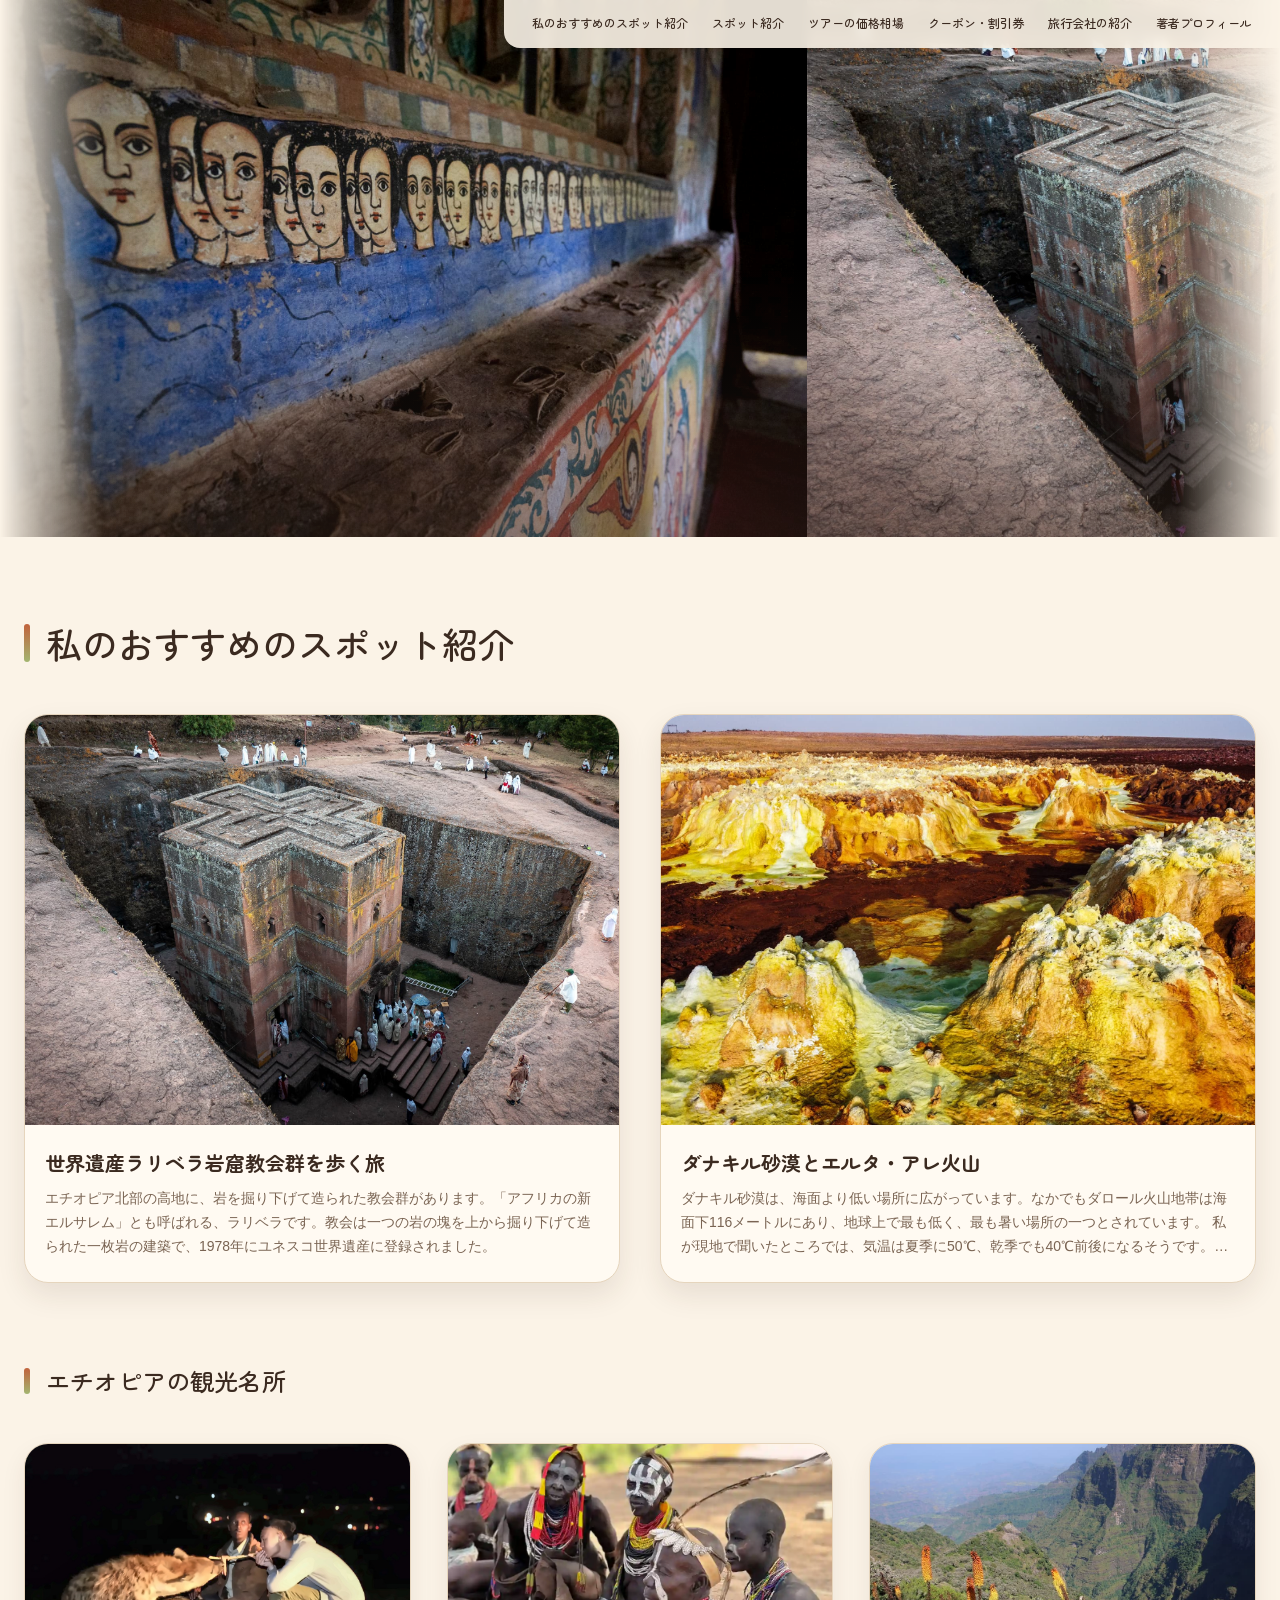
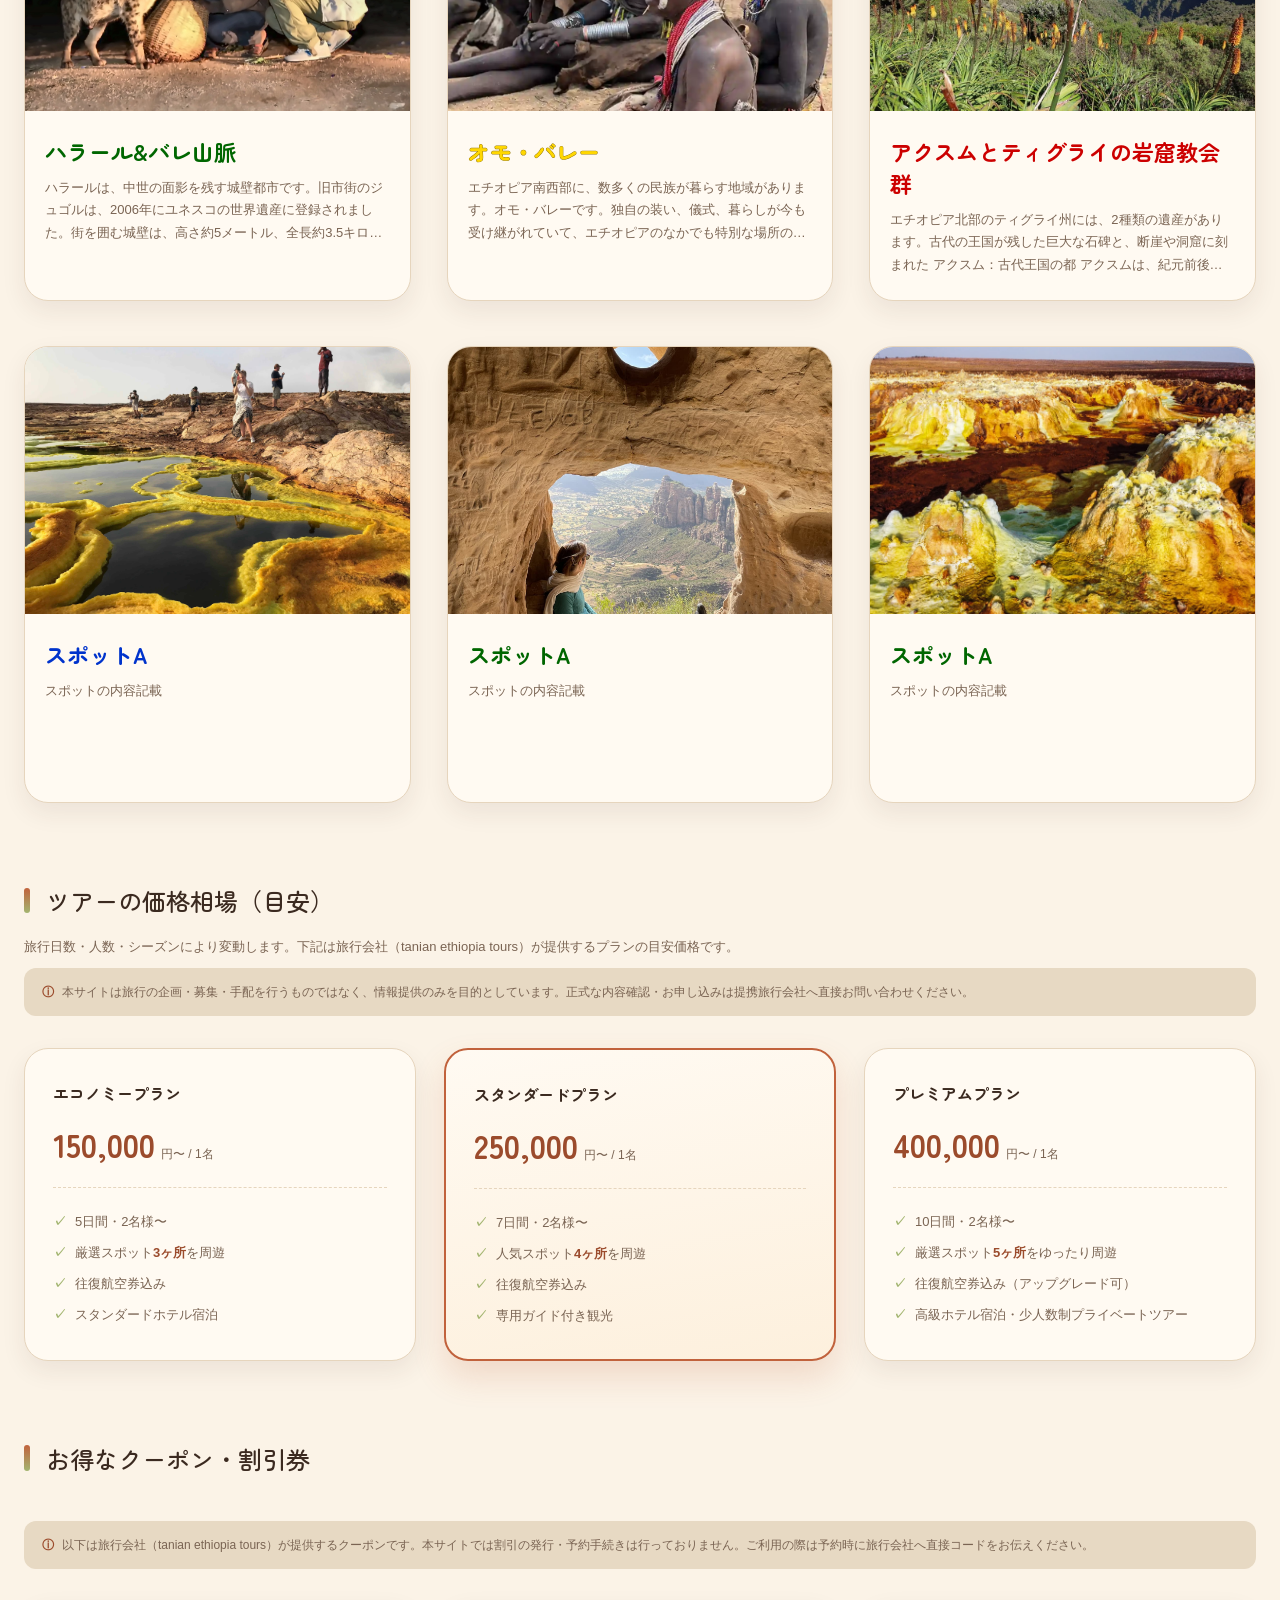
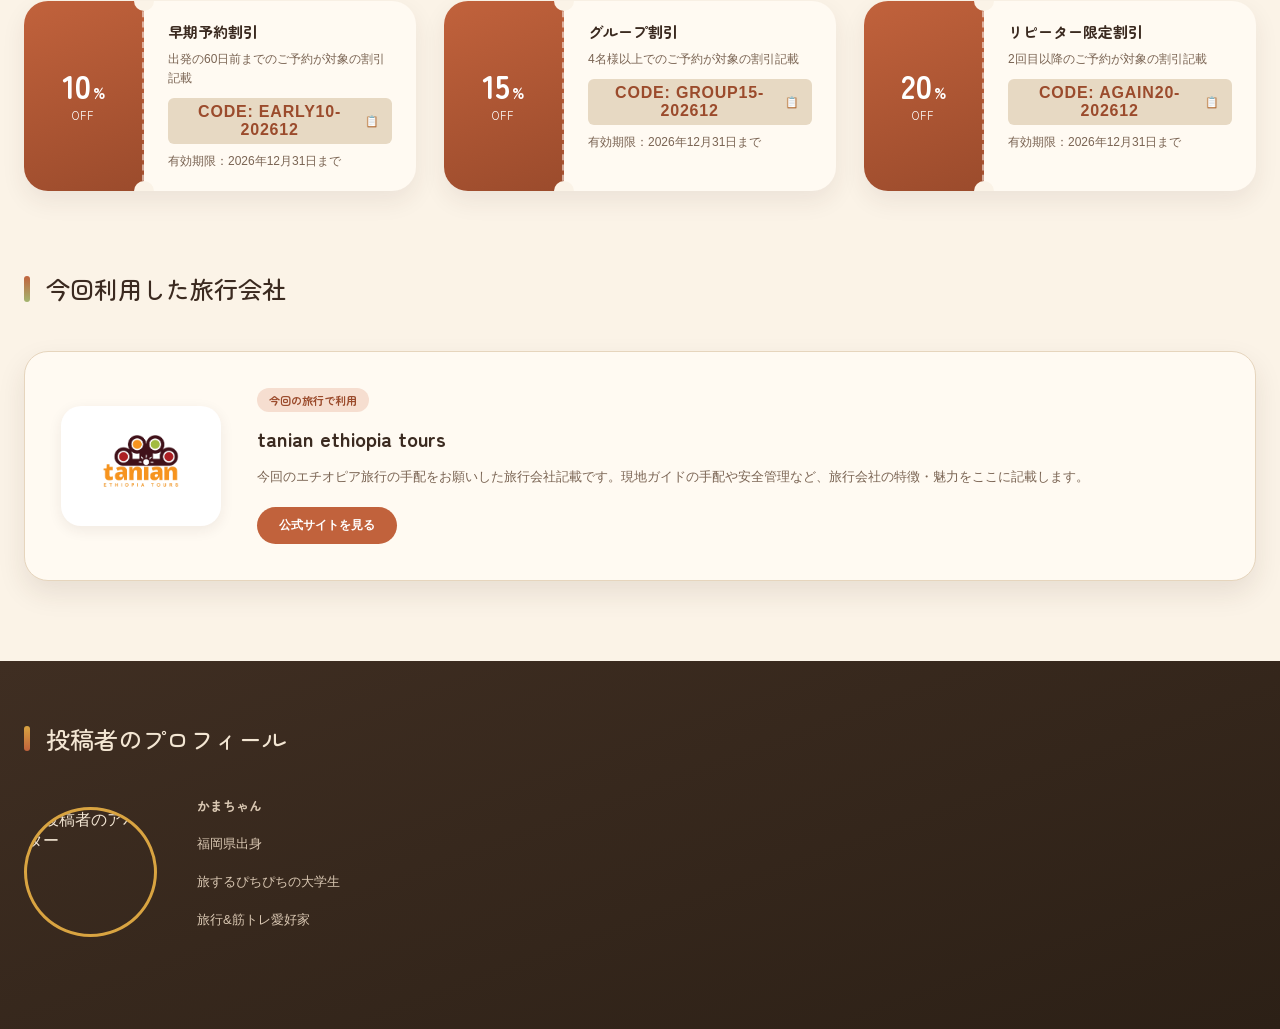
==== commit 84377fc0: "アクスムとティグライの岩窟教会群の記事追加" ====
--- a/index.html
+++ b/index.html
@@ -132,10 +132,35 @@
       <!-- 記事3つ目 -->
       <article class="spot-card spot-card--red" tabindex="0" role="button" aria-haspopup="dialog"
         data-map="Simien Mountains National Park, Ethiopia"
-        data-title="スポットA" data-description="スポットの内容記載" data-image="assets/images/simien-mountains.png">
+        data-title="アクスムとティグライの岩窟教会群 " data-description=
+        "エチオピア北部のティグライ州には、2種類の遺産があります。古代の王国が残した巨大な石碑と、断崖や洞窟に刻まれた
+
+        アクスム：古代王国の都
+        アクスムは、紀元前後から、ローマ帝国とペルシャのあいだで最も強い国の一つだった、アクスム王国の中心です。1980年にユネスコの世界遺産に登録されました。
+
+        石碑の公園
+        中心部の広場には、120本を超える花崗岩の石碑が立っています。倒れたまま残るものもあります。石碑は、おもに、有力者の墓を示す目印として使われました。
+
+        シオンのマリア教会
+        アクスムは、エチオピアで最も神聖な町とされ、巡礼の目的地でもあります。中心にあるのが、シオンのマリア教会です。現在の聖堂は17世紀のものです。1965年に、ハイレ・セラシエ皇帝が、新しい教会を近くに建てました。
+        ティグライの岩窟教会群：断崖に刻まれた祈りの場
+        エチオピアで最も多くの岩窟教会が集まるのは、ティグライ州の北東部で、100を超える聖堂があります。なかでも、ウクロからゲラルタにかけての地域に集中しています。
+
+        岩を掘って造られた教会
+        多くは、「半一枚岩」と呼ばれる形です。もとからある洞窟や崖を掘って造られていて、岩から切り離されていません。造られた時期は、4世紀から15世紀のあいだと考えられています。
+
+        アブナ・イェマタ・グー
+        岩の柱の内側にある教会です。険しい砂岩の崖には、足や手を掛けるための穴が掘られていて、最後は岩棚を伝って教会に入ります。内部の壁画と天井画は、保存状態が良いとされています。
+
+        まとめ
+        アクスムの石碑は、古代の王国の力を、いまに伝えています。ティグライの岩窟教会は、信仰が、岩に刻まれたものです。2つは、ラリベラとはまた違う形で、エチオピアの歴史を示しています。
+        ※渡航前に、外務省の「海外安全ホームページ」で最新の状況を確認してください。
+        ※当サイトは、エチオピアに関する情報を紹介するものです。渡航や旅行中に生じたトラブルや損害について、　当サイトは責任を負いかねます。" data-image="assets/images/simien-mountains.png">
         <img src="assets/images/simien-mountains.png" alt="シミエン山地のレッドホットポーカーの花">
-        <h3>スポットA</h3>
-        <p>スポットの内容記載</p>
+        <h3>アクスムとティグライの岩窟教会群</h3>
+        <p>エチオピア北部のティグライ州には、2種類の遺産があります。古代の王国が残した巨大な石碑と、断崖や洞窟に刻まれた
+        アクスム：古代王国の都
+        アクスムは、紀元前後から、ローマ帝国とペルシャのあいだで最も強い国の一つだった、アクスム王国の中心です。</p>
       </article>
       <!-- 記事4つ目 -->
       <article class="spot-card spot-card--blue" tabindex="0" role="button" aria-haspopup="dialog"
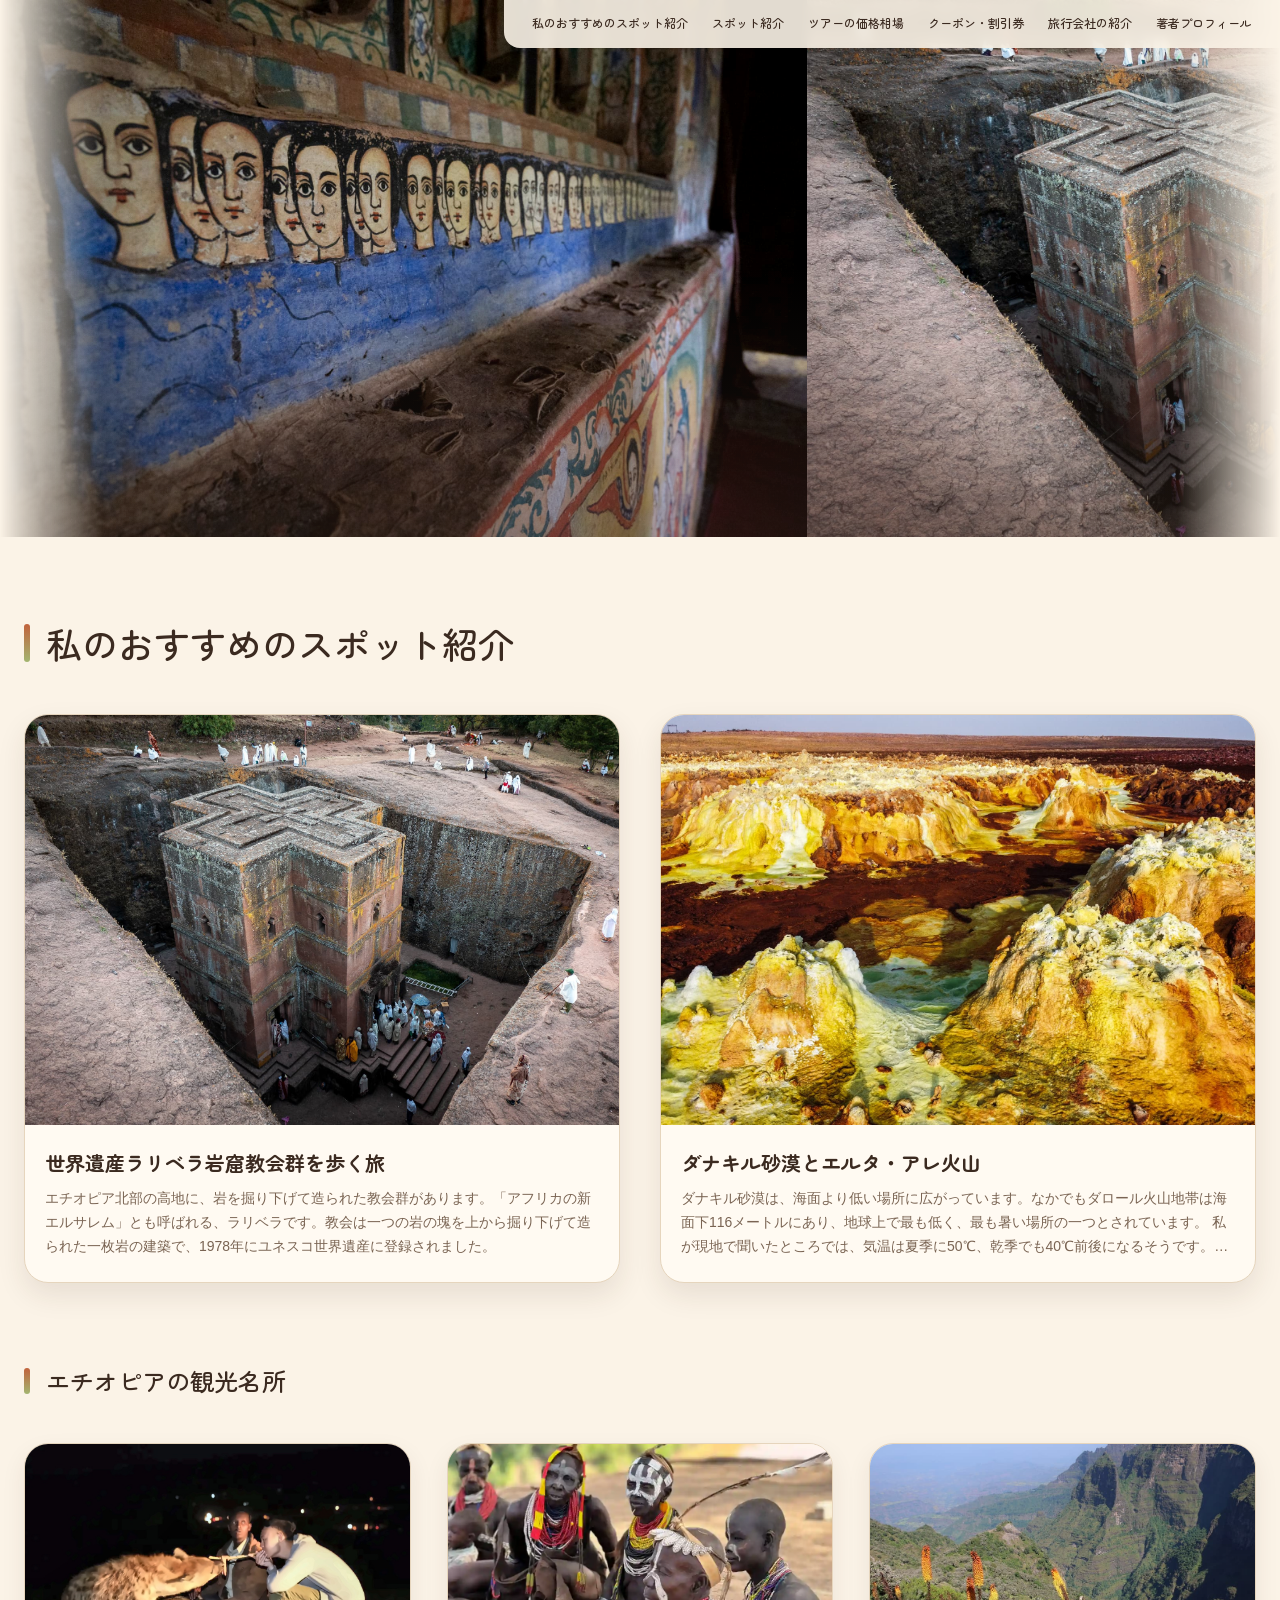
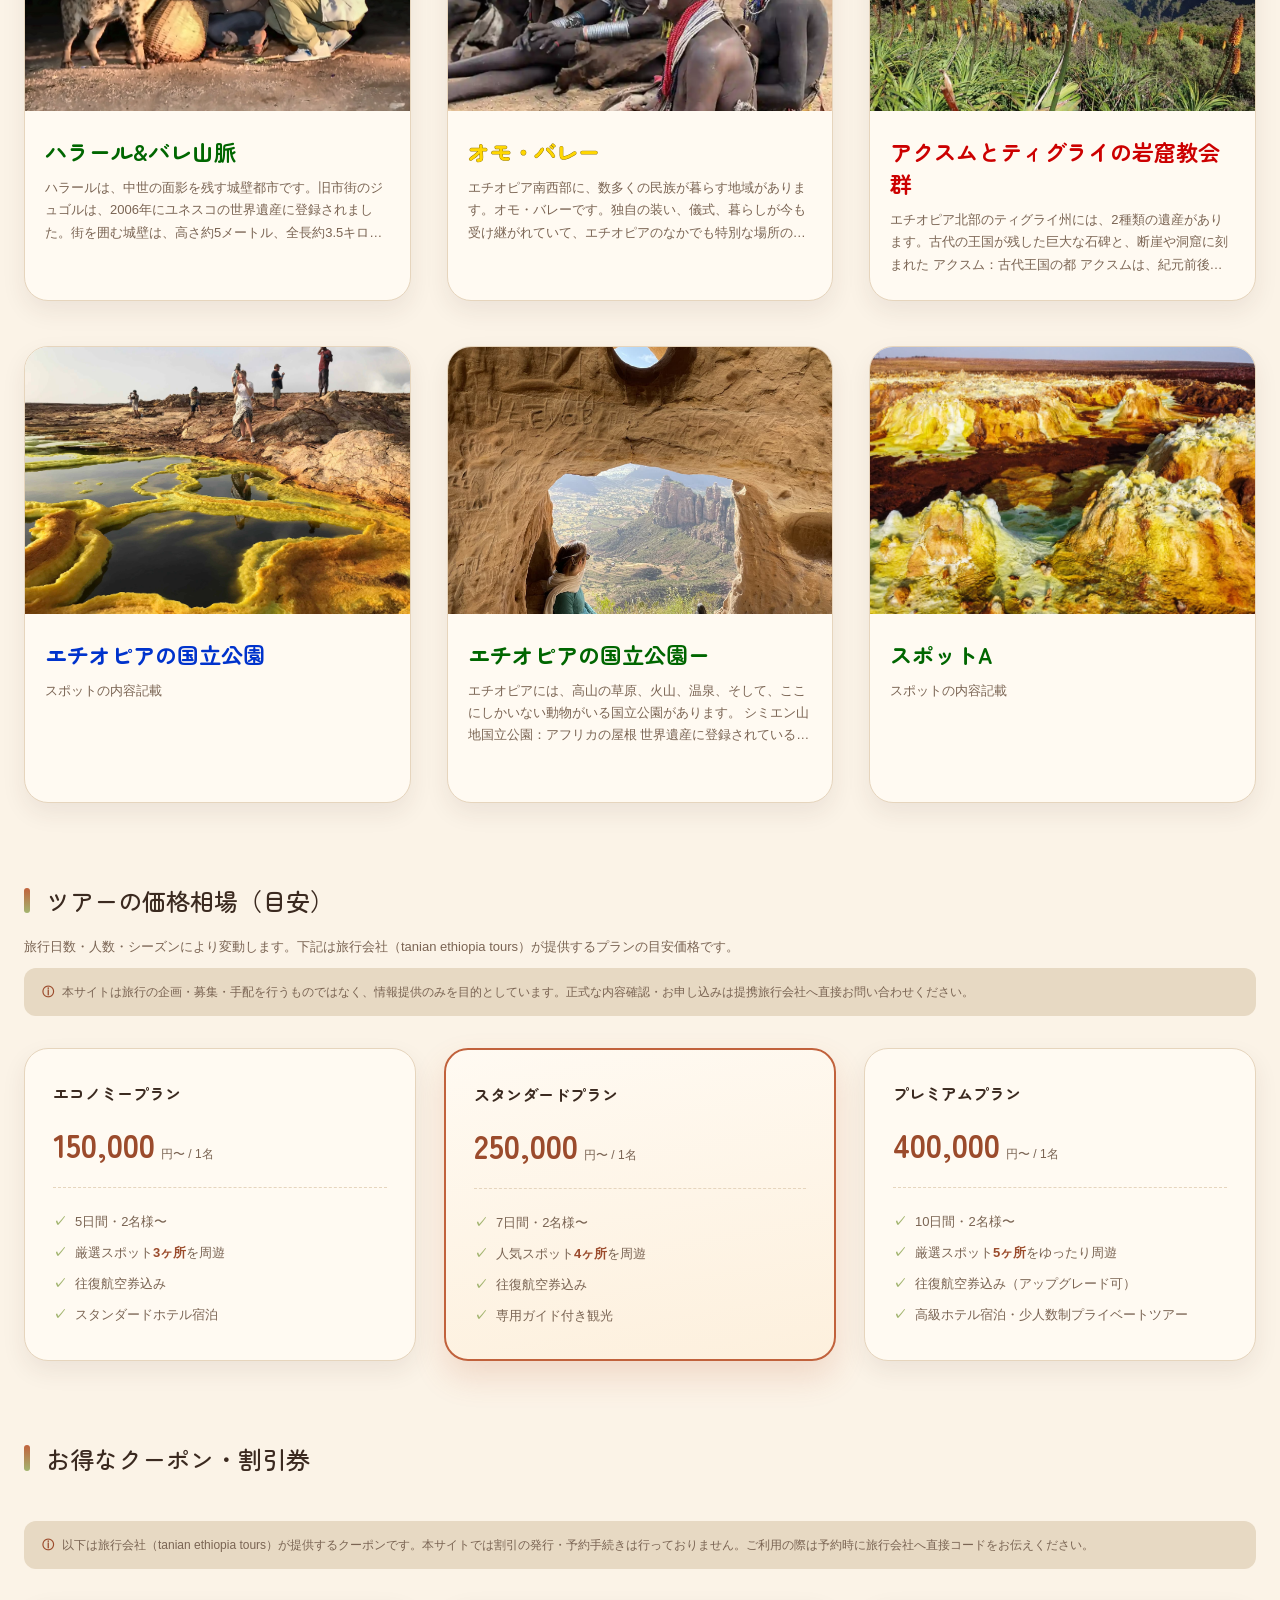
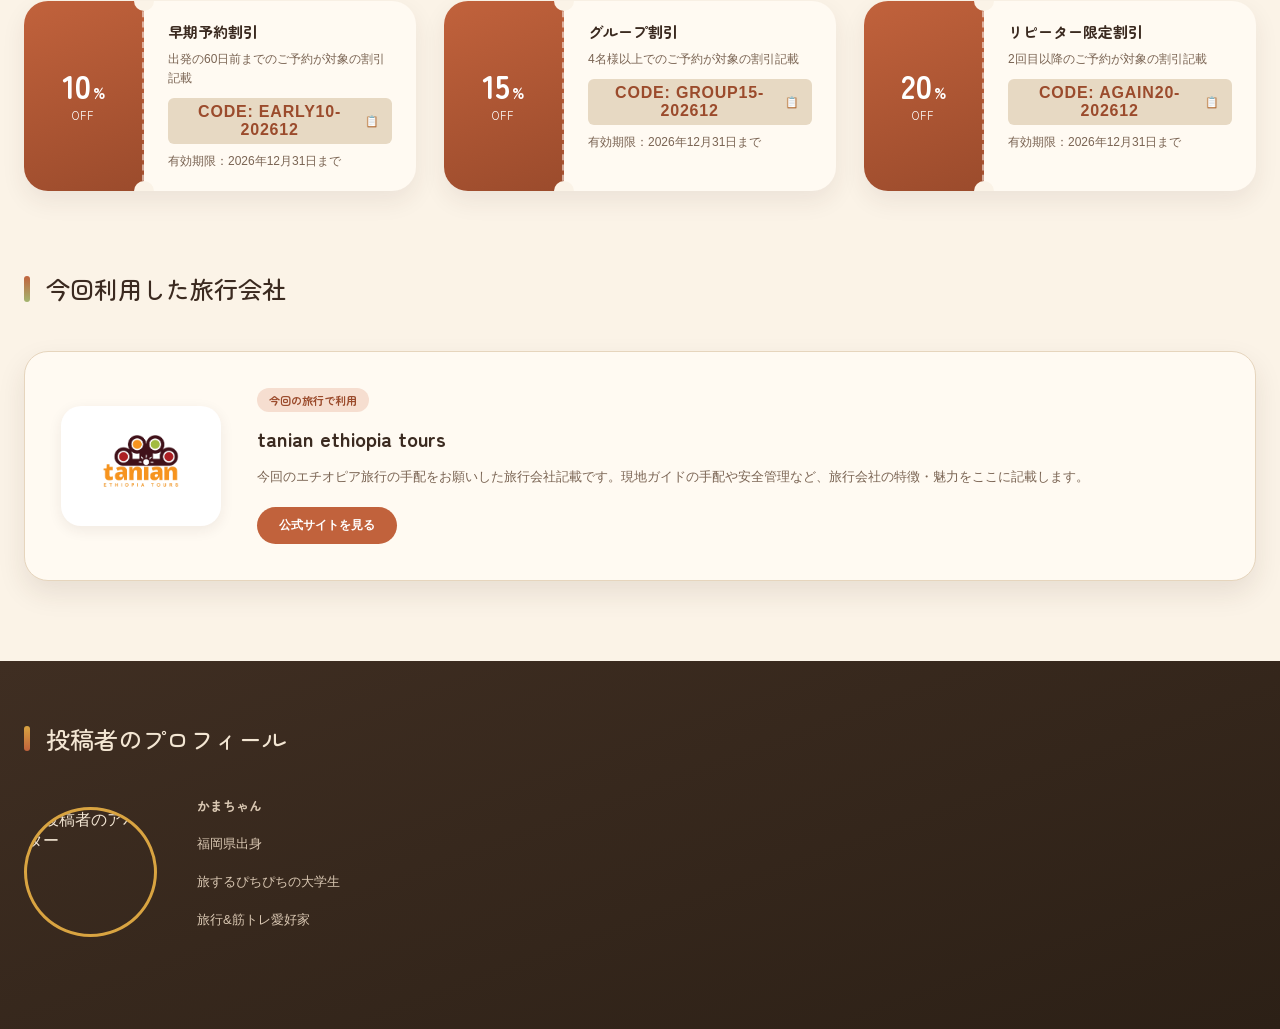
==== commit e5ee557e: "エチオピアの国立公園の記事追加" ====
--- a/index.html
+++ b/index.html
@@ -167,16 +167,37 @@
         data-map="Danakil Depression, Ethiopia"
         data-title="スポットA" data-description="スポットの内容記載" data-image="assets/images/dallol-clients-2.png">
         <img src="assets/images/dallol-clients-2.png" alt="ダナキルの絶景を眺める旅行者たち">
-        <h3>スポットA</h3>
+        <h3>エチオピアの国立公園</h3>
         <p>スポットの内容記載</p>
       </article>
       <!-- 記事5つ目 -->
       <article class="spot-card spot-card--green" tabindex="0" role="button" aria-haspopup="dialog"
         data-map="Danakil Depression, Ethiopia"
-        data-title="スポットA" data-description="スポットの内容記載" data-image="assets/images/dallol-clients-1.png">
+        data-title="スポットA" data-description=
+        "エチオピアには、高山の草原、火山、温泉、そして、ここにしかいない動物がいる国立公園があります。
+
+        シミエン山地国立公園：アフリカの屋根
+        世界遺産に登録されている公園で、雄大な自然と野生動物で知られています。最高峰は、標高4,543メートルのラス・ダシェンです。エチオピアオオカミ、ワリア・アイベックス、ゲラダヒヒに会えることでも有名です。
+
+        バレ山地国立公園：生き物の宝庫
+        2023年に世界遺産に登録されました。Tanianのサイトによれば、1,300種を超える顕花植物があり、その12％がエチオピア固有、14％がバレ山地だけに生える種です。エチオピアオオカミは、世界で最も珍しいイヌ科の動物とされ、エチオピアの高地にだけ暮らしています。バレ山地は、その主な生息地の一つです。
+
+        アワッシュ国立公園：火山のふもとのサバンナ
+        エチオピアで最も古い国立公園です。幹線道路と鉄道が通っているので、国内の公園のなかで、最も行きやすいとされています。
+        火山や温泉などの自然と、野生動物を見ることができます。ベイサオリックスや、らせん状の角を持つ大型のクーズーが暮らしています。ライオン、ヒョウ、チーターなどの大型の肉食動物もいますが、姿を見る機会は多くありません。
+
+        オモ国立公園
+        Tanianのサイトでは、ライオン、ゾウ、ニャラなど、多様な野生動物が見られる公園として紹介されています。
+
+        まとめ
+        エチオピアの国立公園は、場所によって、まったく違う顔を持っています。シミエンとバレは、高山の風景と、ここにしかいない動物。アワッシュは、火山と温泉とサバンナです。
+        ※渡航前に、外務省の「海外安全ホームページ」で最新の状況を確認してください。
+        ※当サイトは、エチオピアに関する情報を紹介するものです。渡航や旅行中に生じたトラブルや損害について、当サイトは責任を負いかねます。" data-image="assets/images/dallol-clients-1.png">
         <img src="assets/images/dallol-clients-1.png" alt="ダナキルの絶景を眺める旅行者たち">
-        <h3>スポットA</h3>
-        <p>スポットの内容記載</p>
+        <h3>エチオピアの国立公園ー</h3>
+        <p>エチオピアには、高山の草原、火山、温泉、そして、ここにしかいない動物がいる国立公園があります。
+        シミエン山地国立公園：アフリカの屋根
+        世界遺産に登録されている公園で、雄大な自然と野生動物で知られています。最高峰は、標高4,543メートルのラス・ダシェンです。エチオピアオオカミ、ワリア・アイベックス、ゲラダヒヒに会えることでも有名です。</p>
       </article>
       <!-- 記事6つ目 -->
       <article class="spot-card spot-card--c3r2" tabindex="0" role="button" aria-haspopup="dialog"
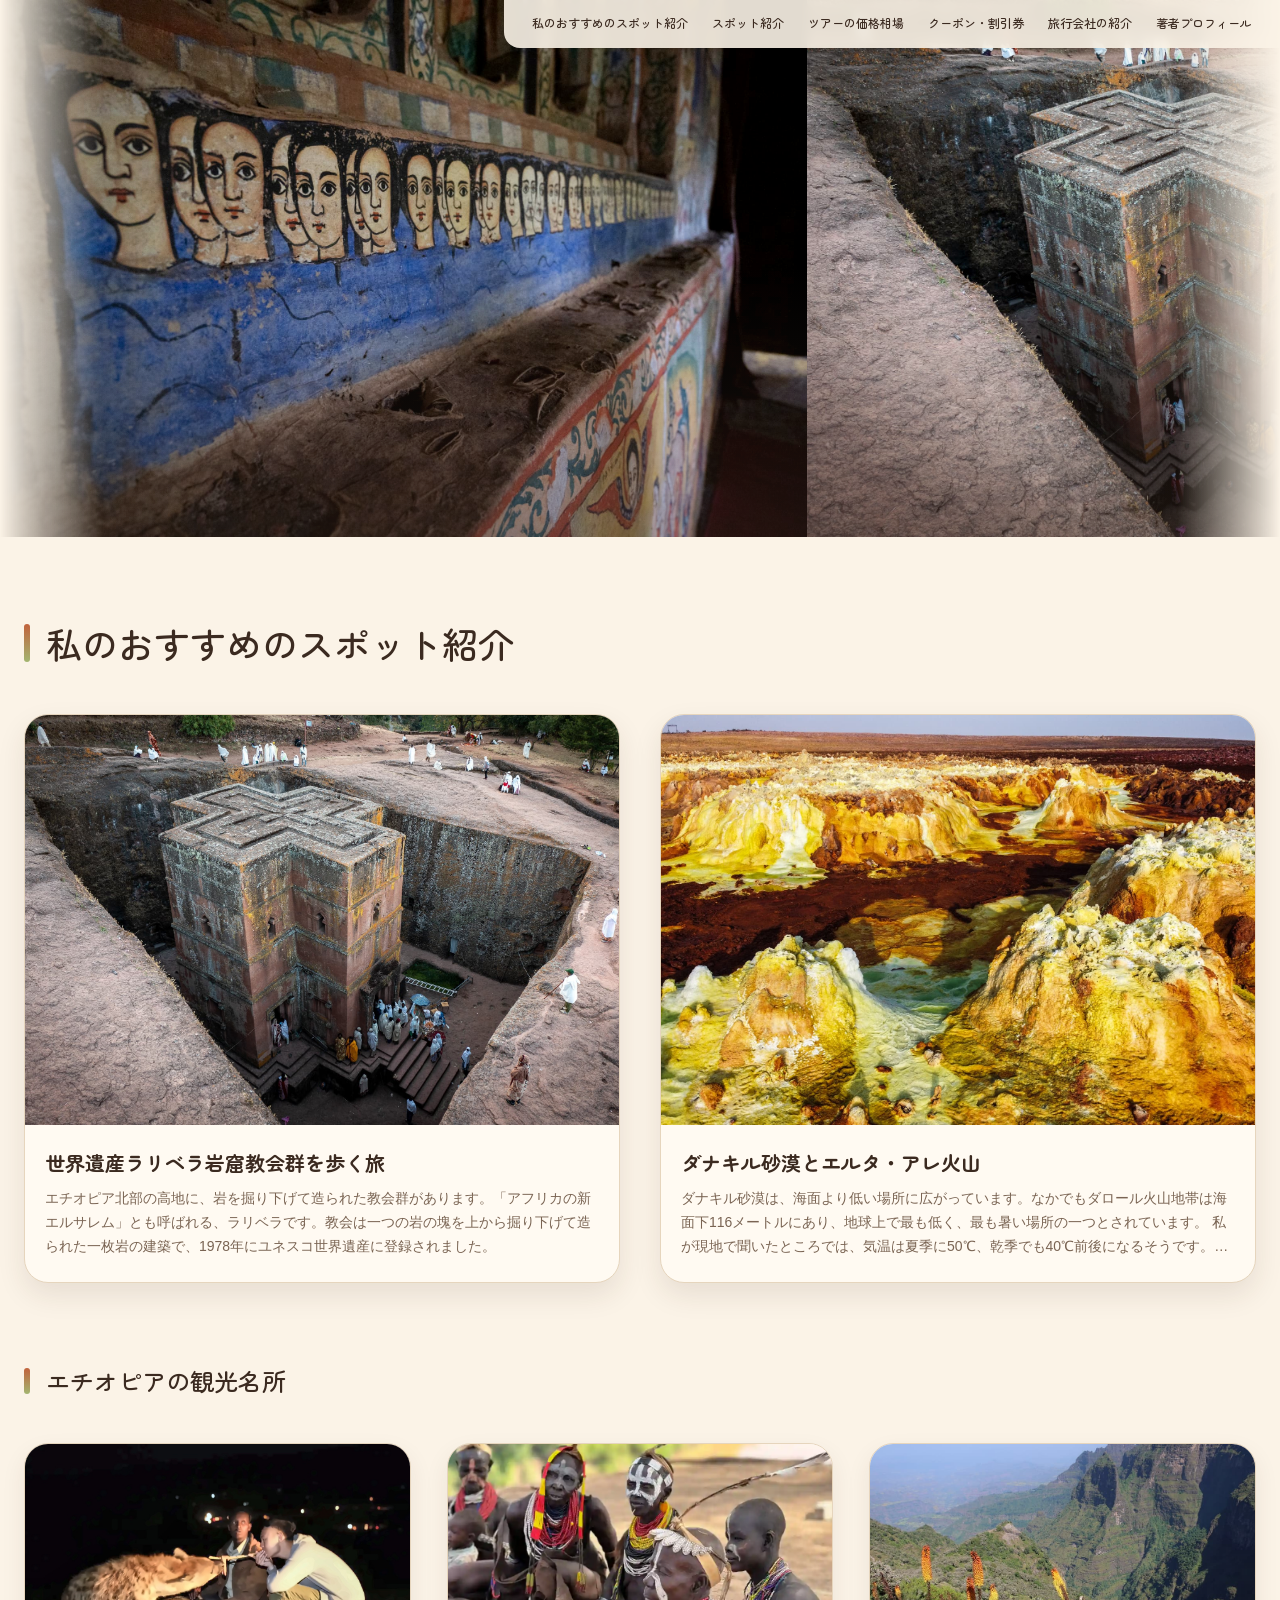
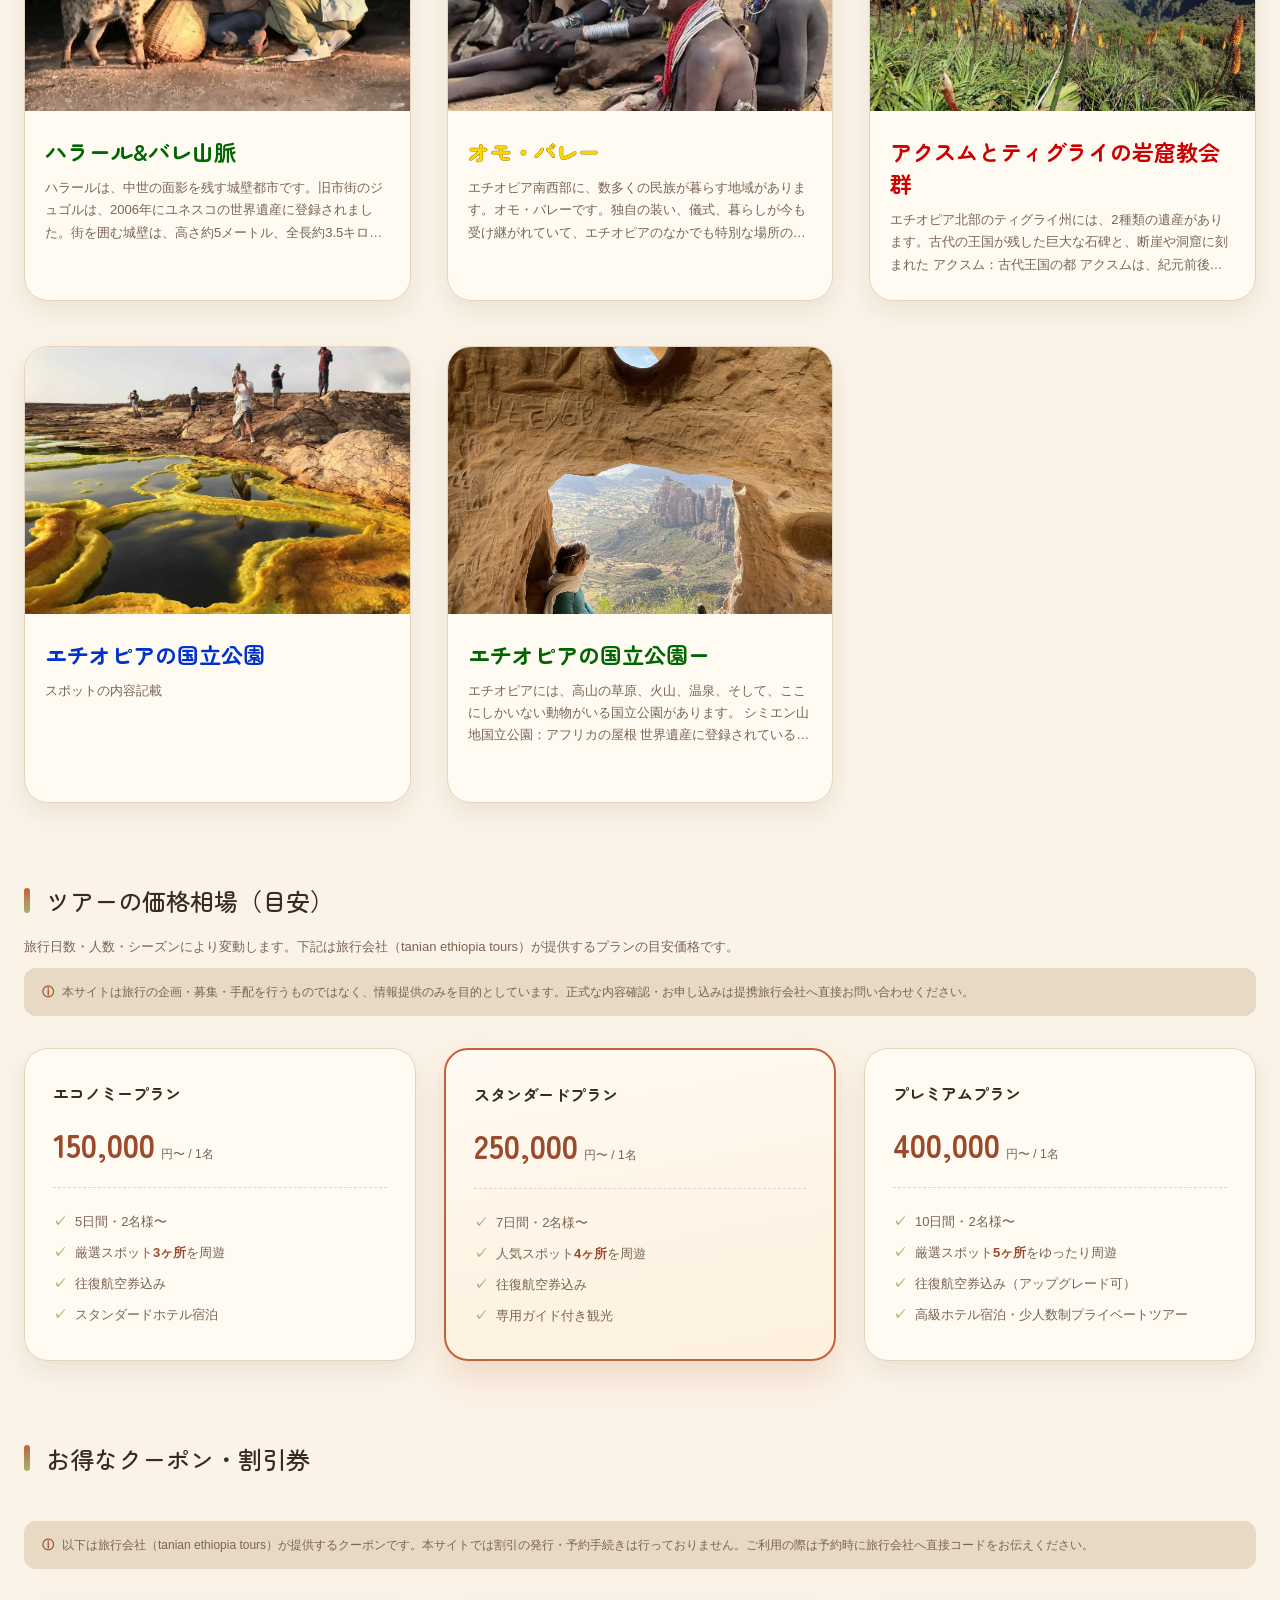
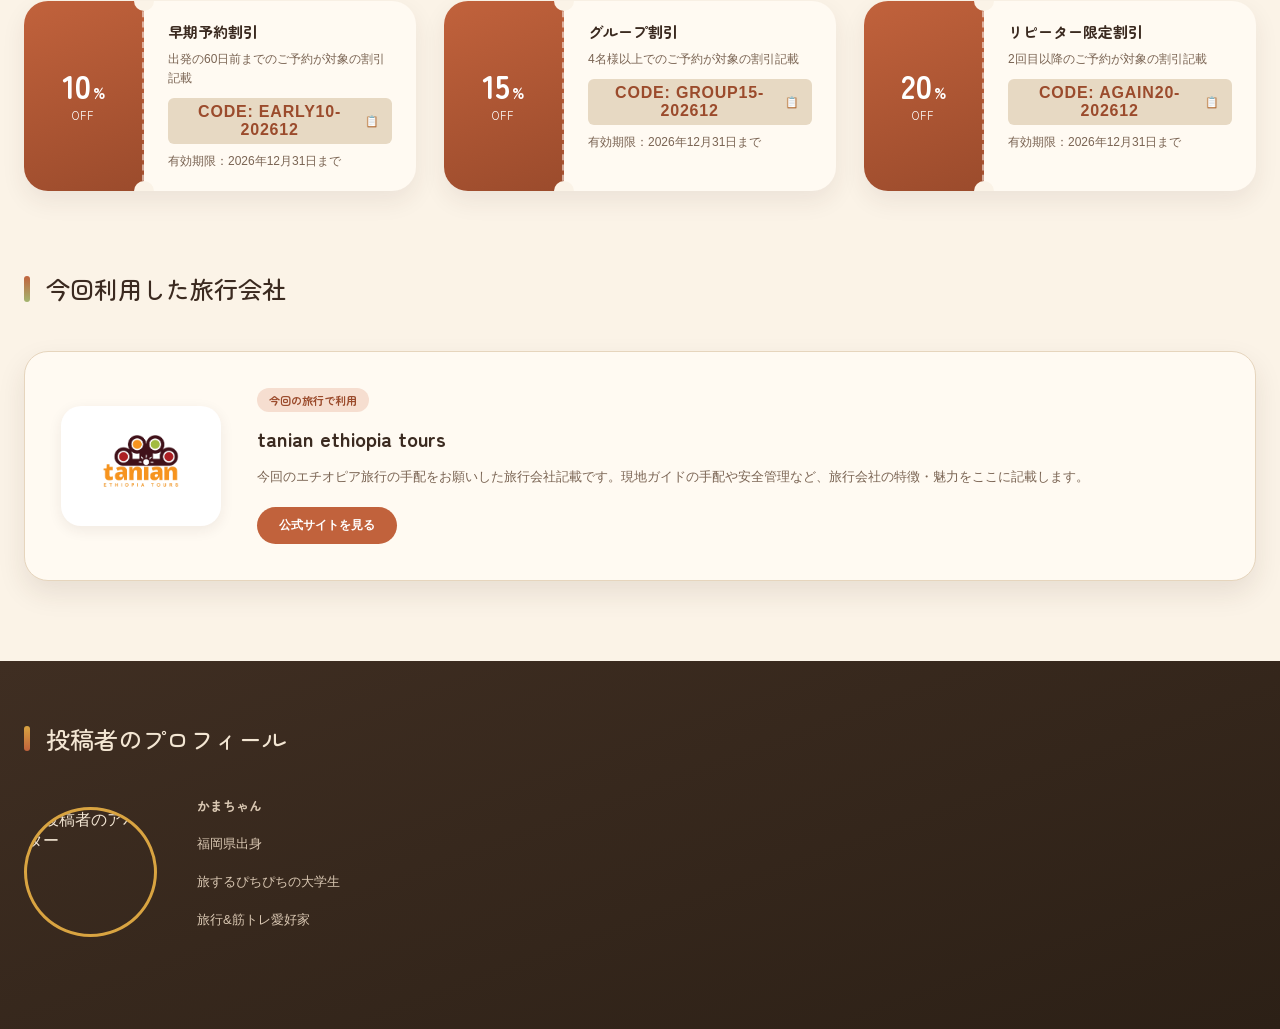
==== commit e1d7aab3: "６個目の記事を非表示設定" ====
--- a/index.html
+++ b/index.html
@@ -199,7 +199,7 @@
         シミエン山地国立公園：アフリカの屋根
         世界遺産に登録されている公園で、雄大な自然と野生動物で知られています。最高峰は、標高4,543メートルのラス・ダシェンです。エチオピアオオカミ、ワリア・アイベックス、ゲラダヒヒに会えることでも有名です。</p>
       </article>
-      <!-- 記事6つ目 -->
+      <!-- 記事6つ目 もし今後記事の追加の場合はこちらに追記する
       <article class="spot-card spot-card--c3r2" tabindex="0" role="button" aria-haspopup="dialog"
         data-map="Dallol, Ethiopia"
         data-title="スポットA" data-description="スポットの内容記載" data-image="assets/images/dallol-wonders-3.png">
@@ -207,6 +207,7 @@
         <h3>スポットA</h3>
         <p>スポットの内容記載</p>
       </article>
+      -->
     </div>
   </section>
 
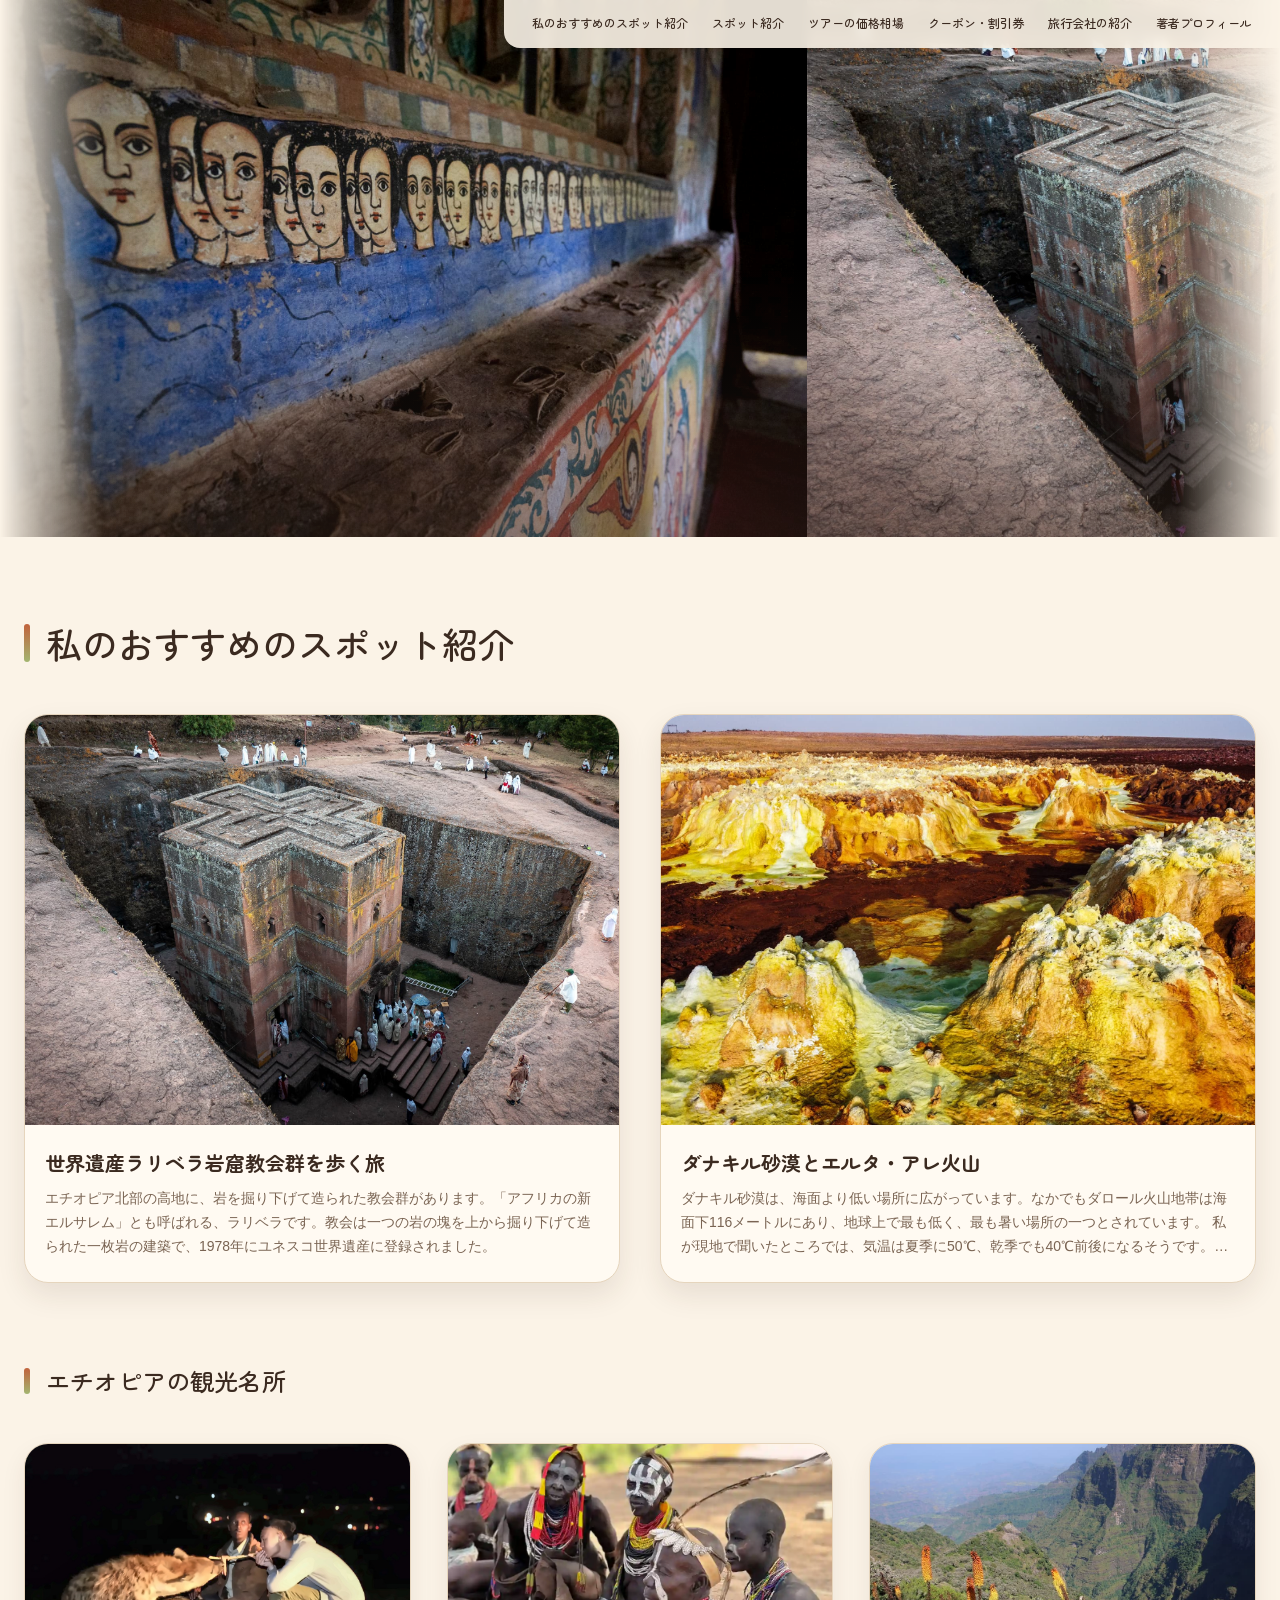
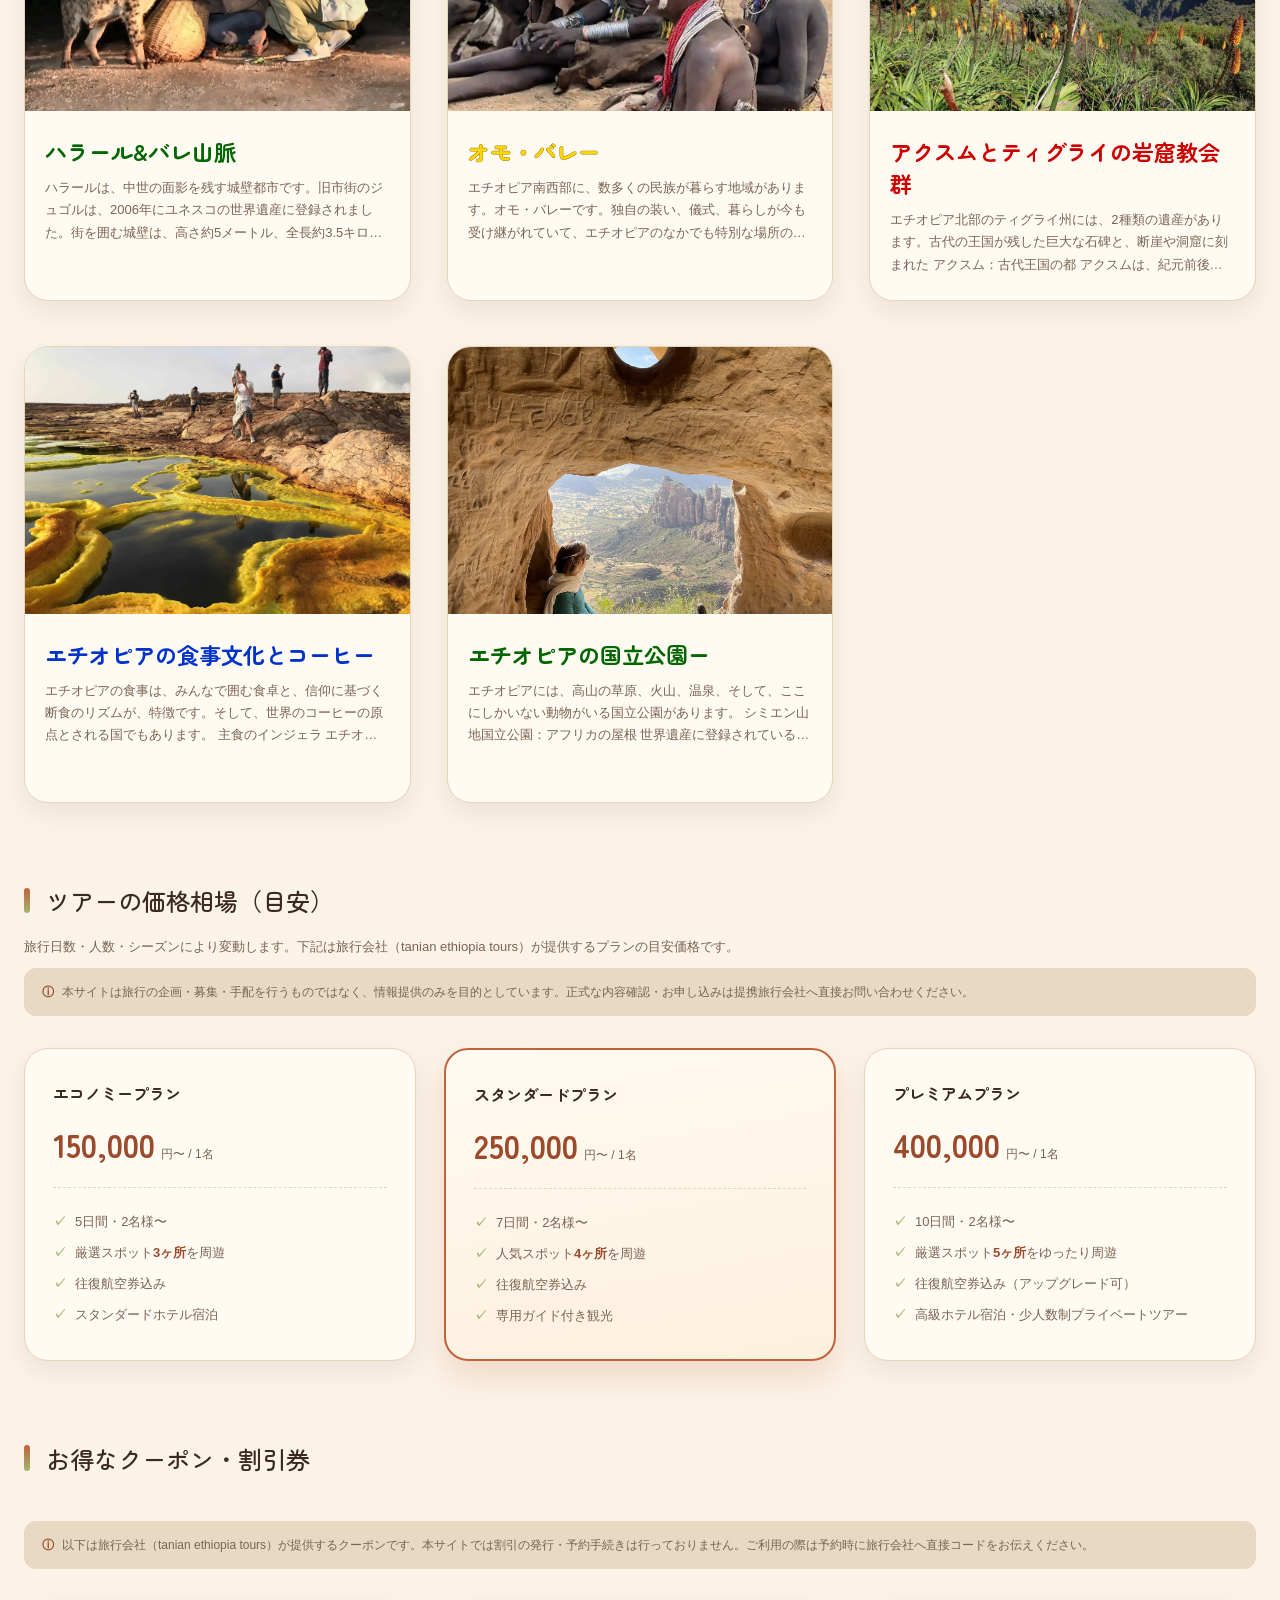
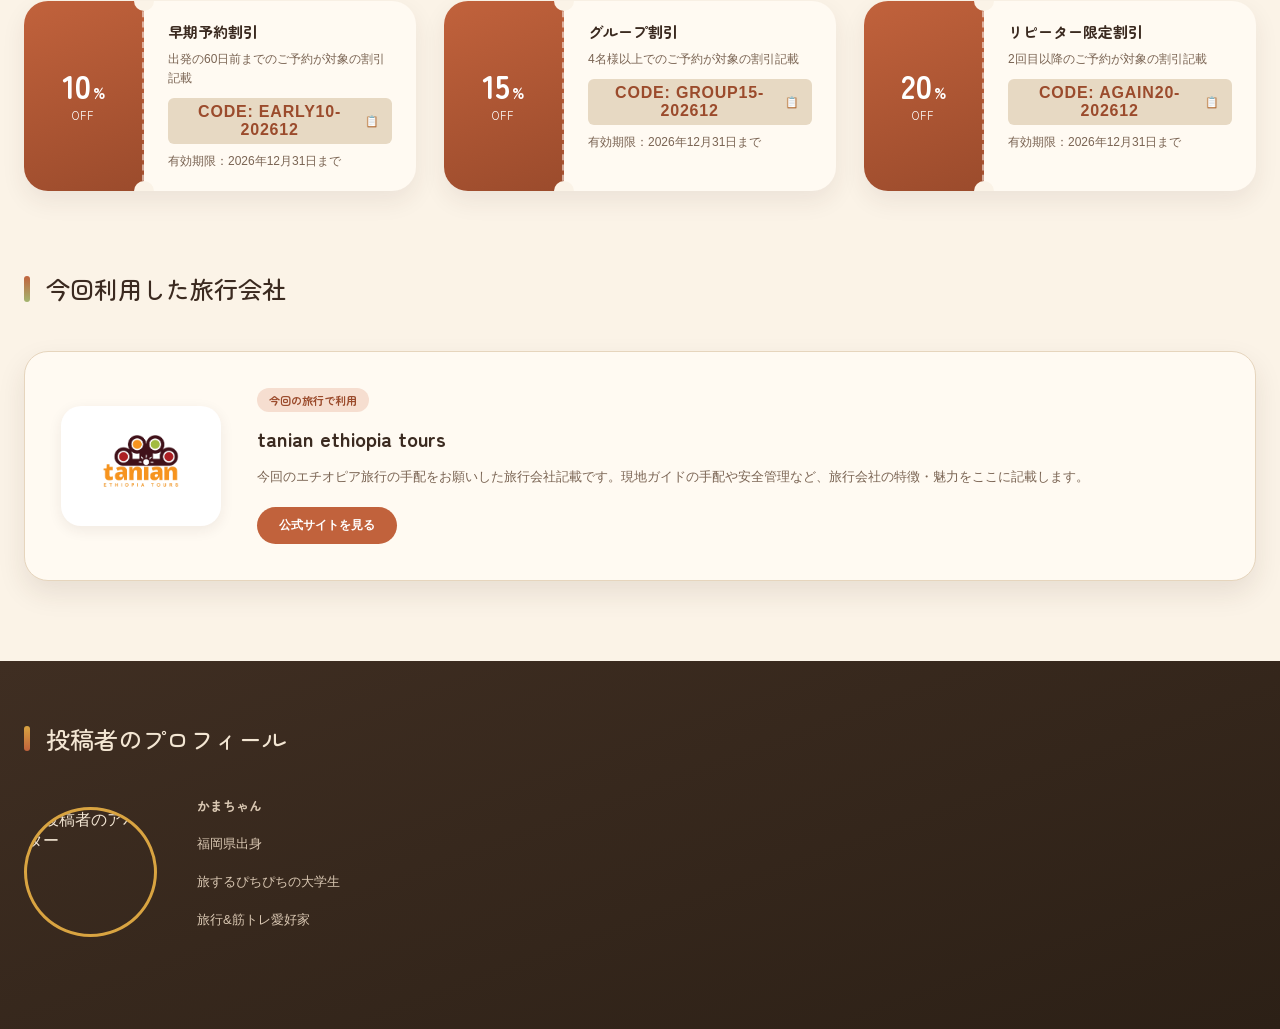
==== commit 99b74d74: "エチオピアの食事文化とコーヒーの記事追加" ====
--- a/index.html
+++ b/index.html
@@ -165,10 +165,36 @@
       <!-- 記事4つ目 -->
       <article class="spot-card spot-card--blue" tabindex="0" role="button" aria-haspopup="dialog"
         data-map="Danakil Depression, Ethiopia"
-        data-title="スポットA" data-description="スポットの内容記載" data-image="assets/images/dallol-clients-2.png">
+        data-title="エチオピアの食事文化とコーヒー" data-description="
+        エチオピアの食事は、みんなで囲む食卓と、信仰に基づく断食のリズムが、特徴です。そして、世界のコーヒーの原点とされる国でもあります。
+
+        主食のインジェラ
+        エチオピアの主食は、インジェラです。エチオピア原産のテフという穀物で作られ、生地を数日間発酵させるため、酸味があります。ちぎって、料理をつかんで食べます。
+
+        みんなで囲む食卓
+        食事では、共用の大皿を囲み、インジェラをちぎって、手で食べます。
+
+        断食と、植物性の料理
+        エチオピア正教会には、断食の期間があります。毎週の水曜日と金曜日、そして、四旬節の期間などが含まれます。断食の日は、信者は、肉、乳製品、卵を食べません。その結果、植物性の料理が、たくさん生まれました。
+        シロ：ひよこ豆の粉で作る、人気の高い断食の料理です
+        ドロ・ワット：鶏肉や玉ねぎ、ゆで卵をベルベレやケベで煮込んだ代表的なスパイシーシチュー
+        
+        コーヒー発祥の地
+        アラビカ種のコーヒーは、エチオピア南西部のカッファ地方の森が、原産とされています。
+
+        コーヒーセレモニー
+        生豆を焙煎し、挽いて、ジェベナと呼ばれる粘土のポットで煮出して、客に出す、伝統的な儀式です。乳香や没薬を焚くと、煙が部屋中に香ります。
+        急がず、ゆっくり、会話を楽しみながら、コーヒーを3杯飲みます。同じ粉を使うため、杯を重ねるごとに、味は薄くなります。砂糖を入れるのが一般的です。
+
+        まとめ
+        インジェラを囲んで、手でつかんで食べること。断食のリズムに合わせた食卓があること。そして、3杯のコーヒーで、時間をともにすること。エチオピアの食事とコーヒーは、人と人をつなぐ文化そのものです。
+        ※渡航前に、外務省の「海外安全ホームページ」で最新の状況を確認してください。
+        ※当サイトは、エチオピアに関する情報を紹介するものです。渡航や旅行中に生じたトラブルや損害について、当サイトは責任を負いかねます。" data-image="assets/images/dallol-clients-2.png">
         <img src="assets/images/dallol-clients-2.png" alt="ダナキルの絶景を眺める旅行者たち">
-        <h3>エチオピアの国立公園</h3>
-        <p>スポットの内容記載</p>
+        <h3>エチオピアの食事文化とコーヒー</h3>
+        <p>エチオピアの食事は、みんなで囲む食卓と、信仰に基づく断食のリズムが、特徴です。そして、世界のコーヒーの原点とされる国でもあります。
+        主食のインジェラ
+        エチオピアの主食は、インジェラです。</p>
       </article>
       <!-- 記事5つ目 -->
       <article class="spot-card spot-card--green" tabindex="0" role="button" aria-haspopup="dialog"
